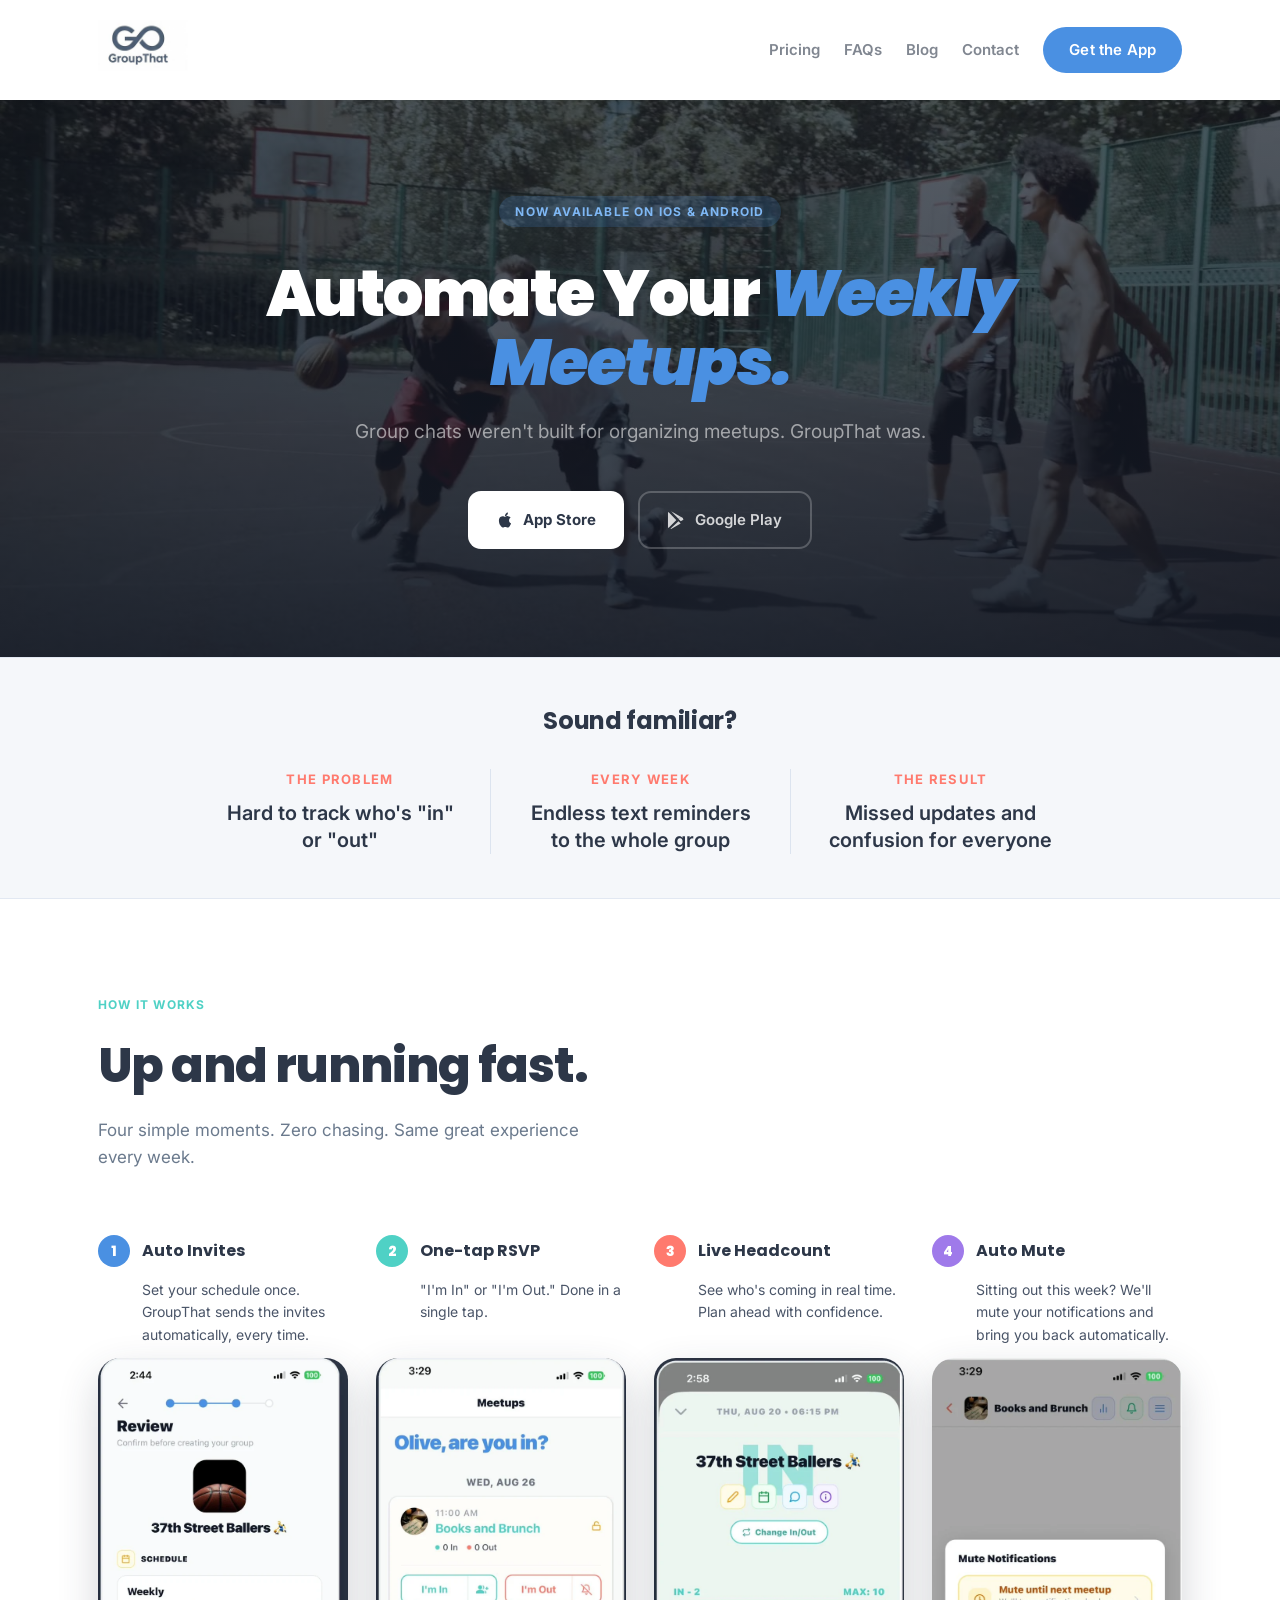
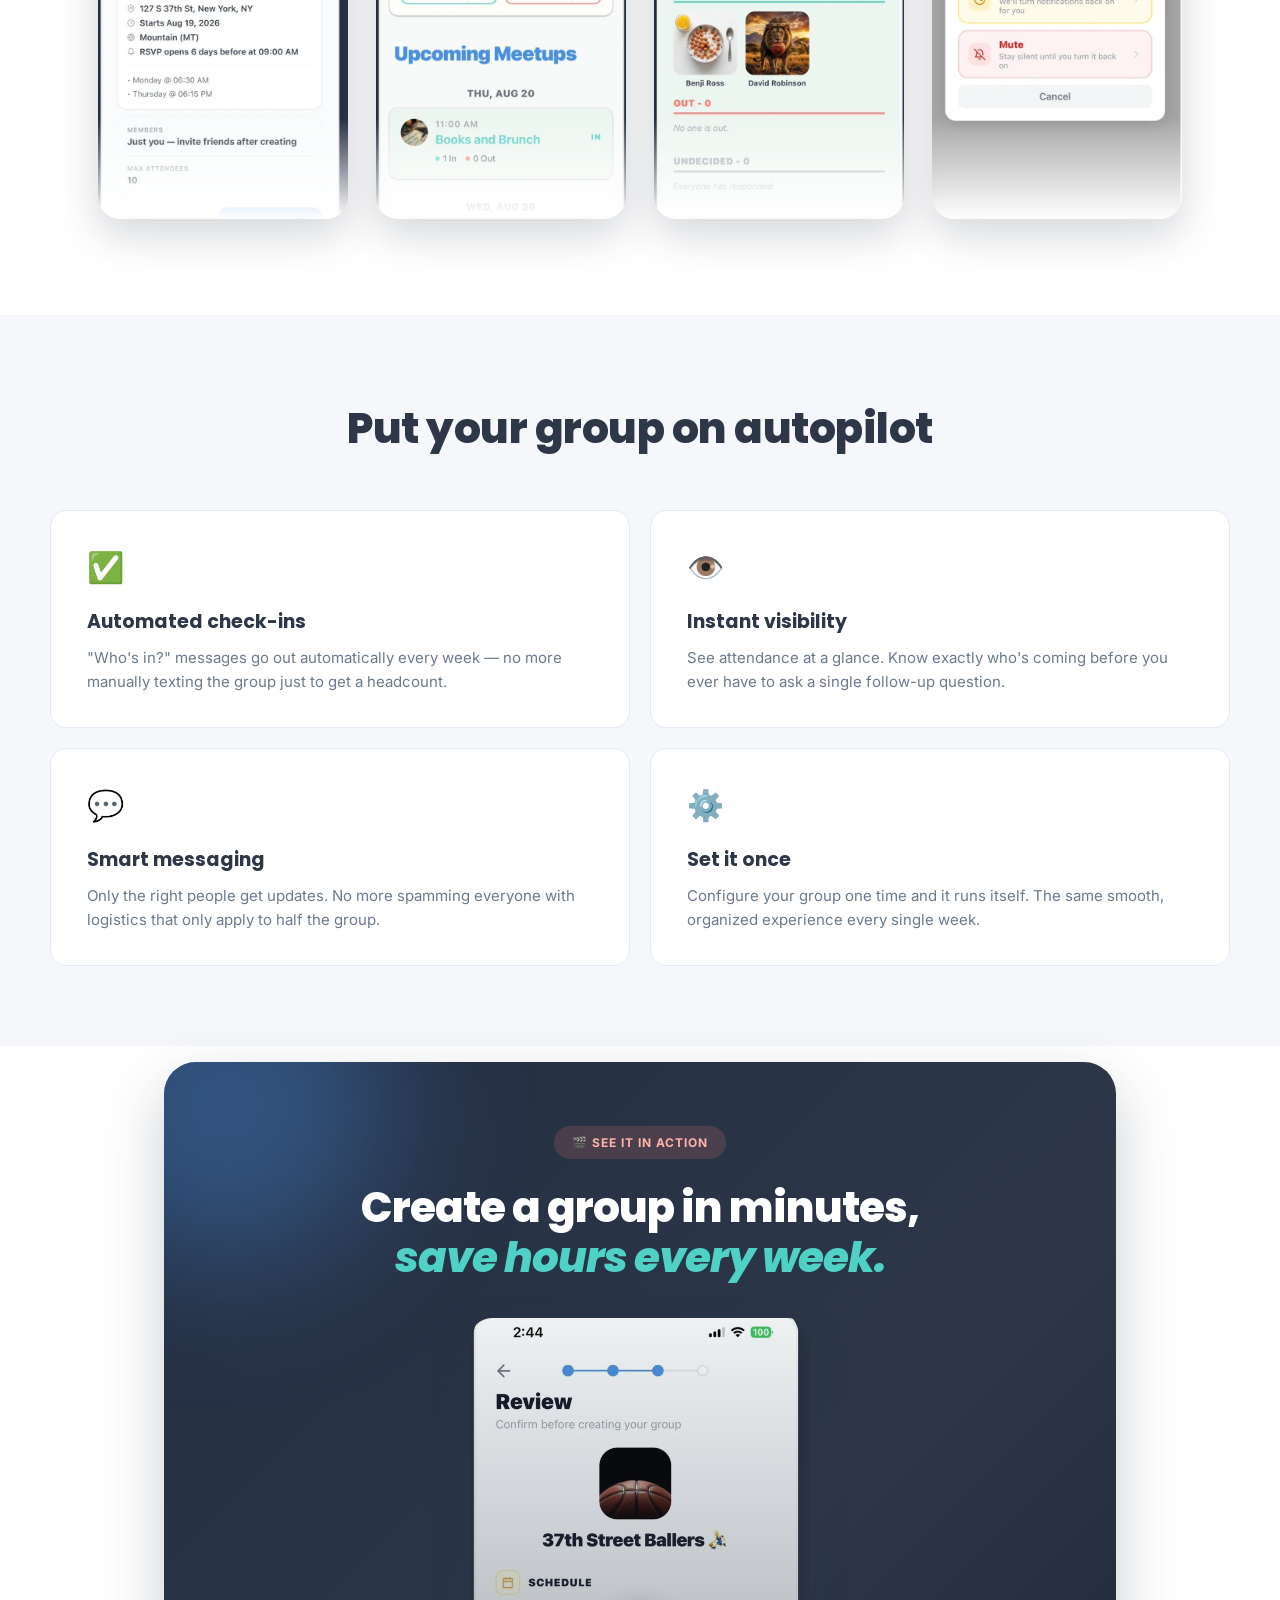
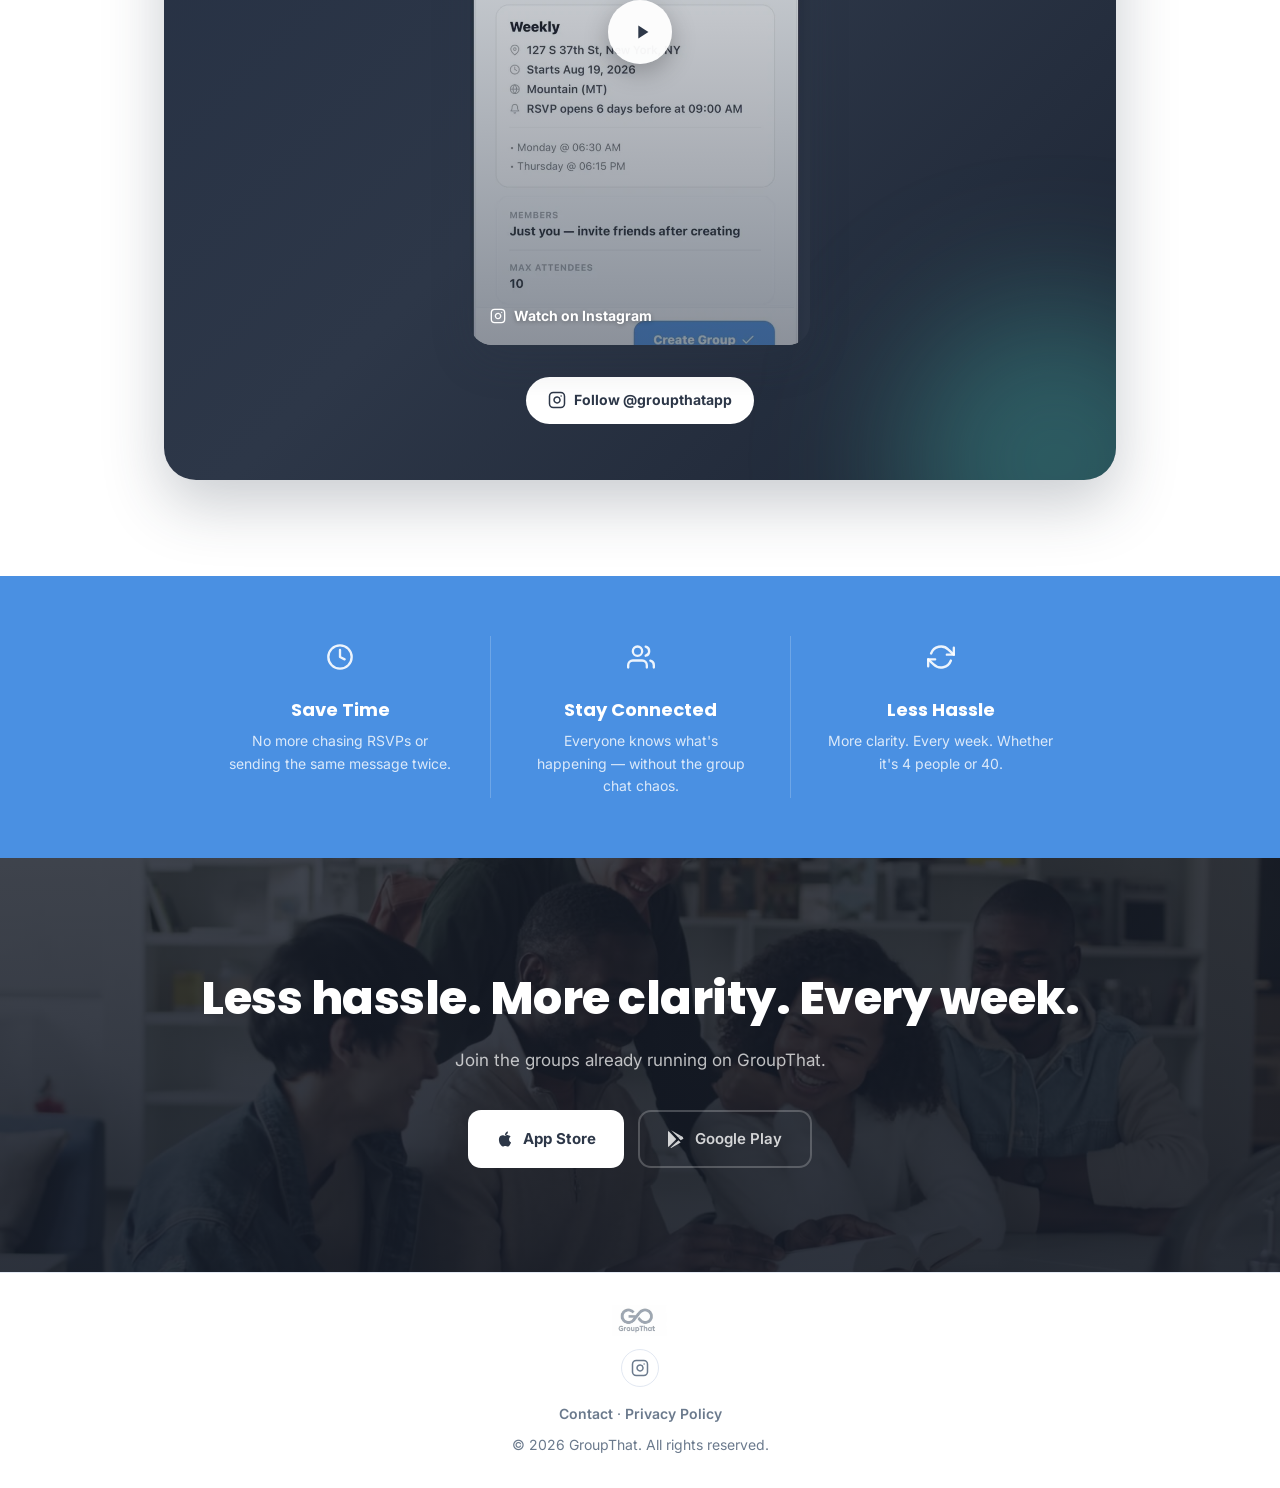
==== index.html @ 7e0c5501 "Add pricing page with Free vs. Premium comparison table Implements the dark-Premium-column compariso" ====
<!DOCTYPE html>
<html lang="en">
<head>
  <meta charset="UTF-8">
  <link rel="icon" type="image/png" href="[data-uri]">
  <meta name="viewport" content="width=device-width, initial-scale=1.0">
  <title>GroupThat — Stop Chasing People</title>

  <!-- SEO -->
  <meta name="description" content="Group chats weren't built for organizing meetups. GroupThat was. Automatic invites, RSVPs, and reminders every week — stop chasing people to get a headcount.">
  <link rel="canonical" href="https://groupthatapp.com/">
  <meta name="theme-color" content="#2D3748">

  <!-- Open Graph -->
  <meta property="og:type" content="website">
  <meta property="og:site_name" content="GroupThat">
  <meta property="og:title" content="GroupThat — Stop Chasing People">
  <meta property="og:description" content="Group chats weren't built for organizing meetups. GroupThat was. Automatic invites, RSVPs, and reminders — every week.">
  <meta property="og:url" content="https://groupthatapp.com/">
  <meta property="og:image" content="https://groupthatapp.com/assets/og-image.jpg">
  <meta property="og:image:width" content="1200">
  <meta property="og:image:height" content="630">
  <meta property="og:image:alt" content="GroupThat — Stop Chasing People. GroupThat Handles It.">

  <!-- Twitter -->
  <meta name="twitter:card" content="summary_large_image">
  <meta name="twitter:title" content="GroupThat — Stop Chasing People">
  <meta name="twitter:description" content="Group chats weren't built for organizing meetups. GroupThat was.">
  <meta name="twitter:image" content="https://groupthatapp.com/assets/og-image.jpg">
  <meta name="twitter:image:alt" content="GroupThat — Stop Chasing People. GroupThat Handles It.">

  <style>
    @import url('https://fonts.googleapis.com/css2?family=Inter:wght@400;500;600;700;800;900&family=Poppins:wght@400;500;600;700;800;900&display=swap');

    *, *::before, *::after { box-sizing: border-box; margin: 0; padding: 0; }

    :root {
      --blue:    #4A90E2;
      --mint:    #4FD1C5;
      --coral:   #FF7A6E;
      --gray-lt: #F5F7FA;
      --charcoal:#2D3748;
      --white:   #ffffff;
      --gray-mid:#6B7A8D;
      --radius:  16px;
    }

    body {
      font-family: 'Inter', -apple-system, BlinkMacSystemFont, sans-serif;
      background: var(--white);
      color: var(--charcoal);
      line-height: 1.6;
    }

    /* ── NAV ── */
    nav {
      display: flex;
      align-items: center;
      justify-content: space-between;
      padding: 20px 48px;
      max-width: 1180px;
      margin: 0 auto;
    }
    nav img { height: 52px; }
    .nav-cta {
      background: var(--blue);
      color: var(--white);
      padding: 11px 26px;
      border-radius: 50px;
      font-family: 'Inter', sans-serif;
      font-size: 15px;
      font-weight: 600;
      text-decoration: none;
      letter-spacing: 0.01em;
      transition: background 0.2s, transform 0.15s;
      white-space: nowrap;
      flex-shrink: 0;
    }
    .nav-cta:hover { background: var(--charcoal); transform: translateY(-1px); }
    nav { position: relative; }
    .nav-links { display: flex; align-items: center; gap: 24px; }
    .nav-toggle { display: none; flex-direction: column; justify-content: center; gap: 5px; width: 42px; height: 42px; padding: 9px; background: none; border: 0; cursor: pointer; flex-shrink: 0; }
    .nav-toggle span { display: block; width: 100%; height: 2px; background: var(--charcoal); border-radius: 2px; transition: transform 0.2s, opacity 0.2s; }
    .nav-toggle.open span:nth-child(1) { transform: translateY(7px) rotate(45deg); }
    .nav-toggle.open span:nth-child(2) { opacity: 0; }
    .nav-toggle.open span:nth-child(3) { transform: translateY(-7px) rotate(-45deg); }

    /* ── VIDEO BACKGROUNDS ── */
    .bg-video {
      position: absolute;
      inset: 0;
      width: 100%;
      height: 100%;
      object-fit: cover;
      z-index: -2;
      pointer-events: none;
    }
    .bg-scrim {
      position: absolute;
      inset: 0;
      z-index: -1;
      pointer-events: none;
    }
    /* Fall back to the poster still when motion is reduced */
    @media (prefers-reduced-motion: reduce) {
      .bg-video { display: none; }
    }

    /* ── HERO ── */
    .hero {
      position: relative;
      overflow: hidden;
      isolation: isolate;
      background: var(--charcoal) url('assets/video/pickup-basketball.jpg') center/cover no-repeat;
      color: var(--white);
      padding: 96px 48px 108px;
      text-align: center;
    }
    .hero .bg-scrim {
      background: linear-gradient(180deg, rgba(20,26,38,0.70) 0%, rgba(20,26,38,0.78) 55%, rgba(20,26,38,0.92) 100%);
    }
    .hero-pill {
      display: inline-block;
      background: rgba(74,144,226,0.18);
      color: #7fb8f5;
      font-size: 12px;
      font-weight: 700;
      letter-spacing: 0.1em;
      text-transform: uppercase;
      padding: 6px 16px;
      border-radius: 50px;
      margin-bottom: 32px;
    }
    .hero h1 {
      font-family: 'Poppins', sans-serif;
      font-size: clamp(36px, 5.5vw, 64px);
      font-weight: 900;
      line-height: 1.08;
      letter-spacing: -1.5px;
      max-width: 920px;
      margin: 0 auto 8px;
    }
    .hero h1 .l2 {
      color: var(--blue);
      font-style: italic;
      display: inline;
    }
    .hero-sub {
      font-family: 'Inter', sans-serif;
      font-size: 19px;
      color: rgba(255,255,255,0.55);
      max-width: 640px;
      margin: 20px auto 44px;
    }
    .btn-row {
      display: flex;
      gap: 14px;
      justify-content: center;
      flex-wrap: wrap;
    }
    .btn-white {
      display: inline-flex;
      align-items: center;
      gap: 9px;
      background: var(--white);
      color: var(--charcoal);
      padding: 15px 28px;
      border-radius: 13px;
      font-family: 'Inter', sans-serif;
      font-size: 15px;
      font-weight: 700;
      text-decoration: none;
      transition: transform 0.15s, box-shadow 0.15s;
    }
    .btn-white:hover { transform: translateY(-2px); box-shadow: 0 10px 28px rgba(0,0,0,0.3); }
    .btn-ghost {
      display: inline-flex;
      align-items: center;
      gap: 9px;
      background: transparent;
      color: rgba(255,255,255,0.8);
      border: 2px solid rgba(255,255,255,0.22);
      padding: 15px 28px;
      border-radius: 13px;
      font-family: 'Inter', sans-serif;
      font-size: 15px;
      font-weight: 600;
      text-decoration: none;
      transition: border-color 0.15s, transform 0.15s;
    }
    .btn-ghost:hover { border-color: rgba(255,255,255,0.65); transform: translateY(-2px); }

    /* ── PROBLEM STRIP ── */
    .problem {
      background: var(--gray-lt);
      border-top: 1px solid #e2e8f2;
      border-bottom: 1px solid #e2e8f2;
      padding: 44px 48px;
    }
    .problem-inner {
      max-width: 900px;
      margin: 0 auto;
      display: grid;
      grid-template-columns: repeat(3, 1fr);
    }
    .problem-title {
      font-family: 'Poppins', sans-serif;
      font-size: clamp(18px, 2.2vw, 24px);
      font-weight: 700;
      letter-spacing: -0.3px;
      text-align: center;
      color: var(--charcoal);
      max-width: 900px;
      margin: 0 auto 28px;
    }
    .prob-item { padding: 0 36px; text-align: center; }
    .prob-item + .prob-item { border-left: 1px solid #dce4ef; }
    .prob-label {
      font-size: 13px;
      font-weight: 700;
      letter-spacing: 0.1em;
      text-transform: uppercase;
      color: var(--coral);
      margin-bottom: 10px;
    }
    .prob-text { font-size: 20px; font-weight: 600; color: var(--charcoal); line-height: 1.35; }

    /* ── APP SCREENS ── */
    .screens-section {
      max-width: 1180px;
      margin: 0 auto;
      padding: 96px 48px;
    }
    .section-eyebrow {
      font-family: 'Inter', sans-serif;
      font-size: 12px;
      font-weight: 700;
      letter-spacing: 0.1em;
      text-transform: uppercase;
      color: var(--mint);
      margin-bottom: 14px;
    }
    .screens-section h2 {
      font-family: 'Poppins', sans-serif;
      font-size: clamp(28px, 4vw, 48px);
      font-weight: 800;
      letter-spacing: -1px;
      margin-bottom: 12px;
      color: var(--charcoal);
    }
    .screens-intro {
      font-size: 17px;
      color: var(--gray-mid);
      margin-bottom: 64px;
      max-width: 500px;
    }
    .screens-grid {
      display: grid;
      grid-template-columns: repeat(4, 1fr);
      gap: 28px;
      align-items: start;
    }
    .screens-grid {
      display: grid;
      grid-template-columns: repeat(4, 1fr);
      gap: 28px;
      align-items: start;
    }
    .screen-col {
      display: grid;
      grid-template-rows: subgrid;
      grid-row: span 3;
      gap: 0;
      row-gap: 12px;
    }
    /* Fallback for browsers without subgrid */
    @supports not (grid-template-rows: subgrid) {
      .screen-col { display: flex; flex-direction: column; gap: 12px; }
      .screen-desc { min-height: 52px; }
    }
    .screen-label { display: flex; align-items: center; gap: 12px; align-self: start; }
    .screen-desc {
      font-size: 14px;
      color: #4A5568;
      line-height: 1.6;
      padding-left: 44px;
      align-self: start;
    }
    .phone-wrap {
      align-self: start;
      border-radius: 22px;
      overflow: hidden;
      box-shadow: 0 16px 40px rgba(45,55,72,0.2);
      aspect-ratio: 640 / 1180;
    }
    .screen-num {
      width: 32px; height: 32px;
      border-radius: 50%;
      display: flex; align-items: center; justify-content: center;
      font-family: 'Poppins', sans-serif;
      font-size: 14px; font-weight: 800;
      color: var(--white);
      flex-shrink: 0;
    }
    .screen-title {
      font-family: 'Poppins', sans-serif;
      font-size: 16px;
      font-weight: 700;
      color: var(--charcoal);
    }
    /* Phone SVG wrapper */
    .phone-wrap img {
      width: 100%; height: 100%; display: block;
      object-fit: cover; object-position: top center;
      -webkit-mask-image: linear-gradient(to bottom, black 78%, transparent 100%);
      mask-image: linear-gradient(to bottom, black 78%, transparent 100%);
    }

    /* ── WATCH ── */
    .watch-section {
      max-width: 1000px;
      margin: 16px auto 96px;
      padding: 0 24px;
    }
    .watch-card {
      position: relative;
      isolation: isolate;
      overflow: hidden;
      background: linear-gradient(135deg, #232e42 0%, #2D3748 55%, #1c2433 100%);
      border-radius: 32px;
      padding: 64px 32px 56px;
      text-align: center;
      box-shadow: 0 24px 60px rgba(45,55,72,0.25);
    }
    .watch-card::before, .watch-card::after {
      content: '';
      position: absolute;
      width: 320px; height: 320px;
      border-radius: 50%;
      filter: blur(70px);
      z-index: -1;
    }
    .watch-card::before { background: rgba(74,144,226,0.4); top: -120px; left: -100px; }
    .watch-card::after { background: rgba(79,209,197,0.32); bottom: -140px; right: -100px; }
    .watch-pill {
      display: inline-block;
      background: rgba(255,122,110,0.16);
      color: #ffb3aa;
      font-size: 12px;
      font-weight: 700;
      letter-spacing: 0.08em;
      text-transform: uppercase;
      padding: 7px 18px;
      border-radius: 50px;
      margin-bottom: 24px;
    }
    .watch-card h2 {
      font-family: 'Poppins', sans-serif;
      font-size: clamp(26px, 3.8vw, 42px);
      font-weight: 800;
      line-height: 1.18;
      letter-spacing: -1px;
      margin-bottom: 36px;
      color: var(--white);
    }
    .watch-card h2 .l2 { color: var(--mint); font-style: italic; }
    .watch-embed { max-width: 340px; margin: 0 auto; }
    /* Poster card linking out to the reel — kept as a plain link rather than
       Instagram's inline embed widget, which doesn't render reliably on mobile. */
    .watch-poster {
      position: relative;
      display: block;
      aspect-ratio: 640 / 1180;
      border-radius: 22px;
      overflow: hidden;
      box-shadow: 0 16px 40px rgba(45,55,72,0.2);
      background: #2D3748 url('assets/screens/auto-invites.webp') center/cover no-repeat;
    }
    .watch-poster::after {
      content: '';
      position: absolute; inset: 0;
      background: linear-gradient(to bottom, rgba(45,55,72,0.05) 0%, rgba(45,55,72,0.55) 100%);
    }
    .watch-play {
      position: absolute; top: 50%; left: 50%;
      transform: translate(-50%, -50%);
      width: 64px; height: 64px;
      border-radius: 50%;
      background: rgba(255,255,255,0.95);
      display: flex; align-items: center; justify-content: center;
      box-shadow: 0 8px 24px rgba(0,0,0,0.25);
      z-index: 1;
      transition: transform 0.2s;
    }
    .watch-poster:hover .watch-play { transform: translate(-50%, -50%) scale(1.08); }
    .watch-play svg { margin-left: 4px; }
    .watch-poster-label {
      position: absolute; left: 20px; right: 20px; bottom: 18px;
      z-index: 1;
      display: flex; align-items: center; gap: 8px;
      color: var(--white);
      font-size: 14px; font-weight: 700;
      text-shadow: 0 1px 4px rgba(0,0,0,0.3);
    }
    .watch-follow {
      display: inline-flex; align-items: center; gap: 8px;
      margin-top: 32px;
      background: var(--white);
      color: var(--charcoal);
      font-size: 14px; font-weight: 700;
      padding: 12px 22px;
      border-radius: 50px;
      text-decoration: none;
      transition: transform 0.15s, box-shadow 0.15s;
    }
    .watch-follow svg { flex-shrink: 0; }
    .watch-follow:hover { transform: translateY(-2px); box-shadow: 0 8px 24px rgba(0,0,0,0.25); }

    /* ── SOCIAL (footer) ── */
    .footer-social {
      display: inline-flex; align-items: center; justify-content: center;
      width: 38px; height: 38px;
      border-radius: 50%;
      border: 1.5px solid #e2e8f2;
      color: var(--gray-mid);
      margin: 0 auto 16px;
      transition: color 0.15s, border-color 0.15s, transform 0.15s;
    }
    .footer-social:hover { color: var(--blue); border-color: var(--blue); transform: translateY(-2px); }

    /* ── FEATURES ── */
    .features {
      background: var(--gray-lt);
      padding: 80px 48px;
    }
    .features-inner {
      max-width: 1180px;
      margin: 0 auto;
    }
    .features-inner h2 {
      font-family: 'Poppins', sans-serif;
      font-size: clamp(28px, 3.5vw, 42px);
      font-weight: 800;
      letter-spacing: -0.5px;
      margin-bottom: 48px;
      text-align: center;
    }
    .feat-grid {
      display: grid;
      grid-template-columns: repeat(2, 1fr);
      gap: 20px;
    }
    .feat-card {
      background: var(--white);
      border: 1px solid #e2eaf5;
      border-radius: var(--radius);
      padding: 32px 36px;
      transition: transform 0.2s, box-shadow 0.2s;
    }
    .feat-card:hover { transform: translateY(-4px); box-shadow: 0 14px 36px rgba(74,144,226,0.10); }
    .feat-icon { font-size: 30px; margin-bottom: 16px; }
    .feat-card h3 {
      font-family: 'Poppins', sans-serif;
      font-size: 19px; font-weight: 700;
      margin-bottom: 8px;
    }
    .feat-card p { font-size: 15px; color: var(--gray-mid); line-height: 1.65; }

    /* ── BENEFITS ── */
    .benefits {
      background: var(--blue);
      padding: 60px 48px;
    }
    .benefits-inner {
      max-width: 900px;
      margin: 0 auto;
      display: grid;
      grid-template-columns: repeat(3, 1fr);
      text-align: center;
      color: var(--white);
    }
    .ben-item { padding: 0 36px; }
    .ben-item + .ben-item { border-left: 1px solid rgba(255,255,255,0.2); }
    .ben-icon { font-size: 30px; margin-bottom: 12px; }
    .ben-item h3 {
      font-family: 'Poppins', sans-serif;
      font-size: 18px; font-weight: 700;
      margin-bottom: 6px;
    }
    .ben-item p { font-size: 14px; opacity: 0.8; }

    /* ── CTA ── */
    .cta-section {
      position: relative;
      overflow: hidden;
      isolation: isolate;
      background: var(--charcoal) url('assets/video/friends-table.jpg') center/cover no-repeat;
      color: var(--white);
      padding: 104px 48px;
      text-align: center;
    }
    .cta-section .bg-scrim {
      background: linear-gradient(180deg, rgba(20,26,38,0.80) 0%, rgba(20,26,38,0.88) 100%);
    }
    .cta-section h2 {
      font-family: 'Poppins', sans-serif;
      font-size: clamp(26px, 4vw, 46px);
      font-weight: 800;
      letter-spacing: -0.5px;
      margin-bottom: 12px;
    }
    .cta-section p { font-size: 17px; color: rgba(255,255,255,0.72); margin-bottom: 36px; }
    .btn-dark {
      display: inline-flex; align-items: center; gap: 9px;
      background: var(--charcoal); color: var(--white);
      padding: 15px 28px; border-radius: 13px;
      font-family: 'Inter', sans-serif;
      font-size: 15px; font-weight: 700;
      text-decoration: none;
      transition: background 0.2s, transform 0.15s;
    }
    .btn-dark:hover { background: #1a2333; transform: translateY(-2px); }
    .btn-outline-dark {
      display: inline-flex; align-items: center; gap: 9px;
      background: var(--white); color: var(--charcoal);
      border: 2px solid #d1dae8;
      padding: 15px 28px; border-radius: 13px;
      font-family: 'Inter', sans-serif;
      font-size: 15px; font-weight: 600;
      text-decoration: none;
      transition: border-color 0.2s, transform 0.15s;
    }
    .btn-outline-dark:hover { border-color: var(--blue); transform: translateY(-2px); }

    /* ── FOOTER ── */
    footer {
      border-top: 1px solid #e2e8f2;
      padding: 32px 48px;
      text-align: center;
      color: var(--gray-mid);
      font-size: 14px;
    }
    footer img { height: 32px; margin: 0 auto 12px; display: block; opacity: 0.55; }
    .footer-links { margin-bottom: 8px; }
    .footer-links a { color: var(--gray-mid); font-weight: 600; text-decoration: none; transition: color 0.15s; }
    .footer-links a:hover { color: var(--blue); }

    /* ── MOBILE ── */
    @media (max-width: 900px) {
      nav { padding: 16px 24px; }
      nav img { height: 42px; }
      .nav-right { gap: 12px; }
      .nav-toggle { display: flex; }
      .nav-links {
        position: absolute; top: calc(100% + 10px); right: 20px;
        flex-direction: column; align-items: stretch; gap: 2px;
        background: var(--white); border-radius: 14px;
        box-shadow: 0 12px 32px rgba(0,0,0,0.14);
        padding: 8px; min-width: 180px; display: none; z-index: 200;
      }
      .nav-links.open { display: flex; }
      .nav-link { opacity: 1; padding: 12px 16px; border-radius: 8px; }
      .nav-link:hover { opacity: 1; background: rgba(0,0,0,0.05); }
      .hero { padding: 72px 24px 84px; }
      .problem { padding: 36px 24px; }
      .problem-inner { grid-template-columns: 1fr; gap: 28px; }
      .prob-item + .prob-item { border-left: none; border-top: 1px solid #dce4ef; padding-top: 28px; }
      .prob-item { padding: 0; }
      .screens-section { padding: 64px 24px; }
      .watch-section { margin: 8px auto 64px; padding: 0 16px; }
      .watch-card { padding: 48px 24px 44px; border-radius: 24px; }
      .screens-grid { grid-template-columns: repeat(2, 1fr); gap: 40px 24px; }
      .features { padding: 64px 24px; }
      .feat-grid { grid-template-columns: 1fr; }
      .benefits { padding: 48px 24px; }
      .benefits-inner { grid-template-columns: 1fr; gap: 36px; }
      .ben-item + .ben-item { border-left: none; border-top: 1px solid rgba(255,255,255,0.2); padding-top: 36px; }
      .ben-item { padding: 0; }
      .cta-section { padding: 64px 24px; }
      footer { padding: 28px 24px; }
    }
    @media (max-width: 560px) {
      .screens-grid { grid-template-columns: 1fr; }
    }

    .nav-right { display: flex; align-items: center; gap: 24px; }
    .nav-link { font-family: 'Inter', sans-serif; font-size: 15px; font-weight: 600; color: var(--charcoal); text-decoration: none; opacity: 0.6; transition: opacity 0.15s; white-space: nowrap; flex-shrink: 0; }
    .nav-link:hover { opacity: 1; }
    @media (prefers-reduced-motion: reduce) { * { transition: none !important; } }
  </style>
</head>
<body>

<!-- NAV -->
<nav>
  <a href="index.html"><img src="[data-uri]" alt="GroupThat"></a>
  <div class="nav-right">
    <div class="nav-links" id="navMenu">
    <a href="pricing.html" class="nav-link">Pricing</a>
    <a href="faq.html" class="nav-link">FAQs</a>
    <a href="blog/index.html" class="nav-link">Blog</a>
    <a href="contact.html" class="nav-link">Contact</a>
    </div>
    <a href="https://apps.apple.com/us/app/groupthat/id6756112941" class="nav-cta">Get the App</a>
    <button class="nav-toggle" aria-label="Menu" aria-expanded="false" aria-controls="navMenu">
      <span></span><span></span><span></span>
    </button>
  </div>
</nav>

<!-- HERO -->
<section class="hero">
  <video class="bg-video" autoplay muted loop playsinline preload="auto"
         poster="assets/video/pickup-basketball.jpg" aria-hidden="true">
    <source src="assets/video/pickup-basketball.mp4" type="video/mp4">
  </video>
  <div class="bg-scrim"></div>
  <div class="hero-pill">Now available on iOS &amp; Android</div>
  <h1>Automate Your <span class="l2">Weekly Meetups.</span></h1>
  <p class="hero-sub">Group chats weren't built for organizing meetups. GroupThat was.</p>
  <div class="btn-row" id="download">
    <a href="https://apps.apple.com/us/app/groupthat/id6756112941" class="btn-white">
      <svg width="18" height="18" viewBox="0 0 24 24" fill="currentColor"><path d="M18.71 19.5c-.83 1.24-1.71 2.45-3.05 2.47-1.34.03-1.77-.79-3.29-.79-1.53 0-2 .77-3.27.82-1.31.05-2.3-1.32-3.14-2.53C4.25 17 2.94 12.45 4.7 9.39c.87-1.52 2.43-2.48 4.12-2.51 1.28-.02 2.5.87 3.29.87.78 0 2.26-1.07 3.8-.91.65.03 2.47.26 3.64 1.98-.09.06-2.17 1.28-2.15 3.81.03 3.02 2.65 4.03 2.68 4.04-.03.07-.42 1.44-1.38 2.83M13 3.5c.73-.83 1.94-1.46 2.94-1.5.13 1.17-.34 2.35-1.04 3.19-.69.85-1.83 1.51-2.95 1.42-.15-1.15.41-2.35 1.05-3.11z"/></svg>
      App Store
    </a>
    <a href="https://play.google.com/store/apps/details?id=com.dallinhull.groupthat&pli=1" class="btn-ghost">
      <svg width="18" height="18" viewBox="0 0 24 24" fill="currentColor"><path d="M3.18 23.76c.3.17.64.24.99.2l12.71-7.34-2.89-2.89L3.18 23.76zM.47 1.31C.17 1.63 0 2.12 0 2.74v18.51c0 .62.17 1.11.48 1.43l.08.07 10.37-10.37v-.24L.55 1.24l-.08.07zm19.44 7.97L17 7.65 14.07 10.6l2.93 2.93 2.93-1.64c.83-.47.83-1.24-.02-1.61zM4.17.24L16.88 7.58l-2.89 2.89L4.17.24z"/></svg>
      Google Play
    </a>
  </div>
</section>

<!-- PROBLEM STRIP -->
<div class="problem">
  <h2 class="problem-title">Sound familiar?</h2>
  <div class="problem-inner">
    <div class="prob-item">
      <div class="prob-label">The Problem</div>
      <div class="prob-text">Hard to track who's "in" or "out"</div>
    </div>
    <div class="prob-item">
      <div class="prob-label">Every Week</div>
      <div class="prob-text">Endless text reminders to the whole group</div>
    </div>
    <div class="prob-item">
      <div class="prob-label">The Result</div>
      <div class="prob-text">Missed updates and confusion for everyone</div>
    </div>
  </div>
</div>

<!-- APP SCREENS -->
<section class="screens-section">
  <div class="section-eyebrow">How it works</div>
  <h2>Up and running fast.</h2>
  <p class="screens-intro">Four simple moments. Zero chasing. Same great experience every week.</p>

  <div class="screens-grid">

    <!-- Screen 1: Auto Invites -->
    <div class="screen-col">
      <div class="screen-label">
        <div class="screen-num" style="background:#4A90E2;">1</div>
        <div class="screen-title">Auto Invites</div>
      </div>
      <p class="screen-desc">Set your schedule once. GroupThat sends the invites automatically, every time.</p>
      <div class="phone-wrap">
        <img src="assets/screens/auto-invites.webp" alt="GroupThat schedule review screen showing a weekly recurring meetup with automatic invites" loading="lazy" width="640" height="1180">
      </div>
    </div>

    <!-- Screen 2: One-tap RSVP -->
    <div class="screen-col">
      <div class="screen-label">
        <div class="screen-num" style="background:#4FD1C5;">2</div>
        <div class="screen-title">One-tap RSVP</div>
      </div>
      <p class="screen-desc">"I'm In" or "I'm Out." Done in a single tap.</p>
      <div class="phone-wrap">
        <img src="assets/screens/one-tap-rsvp.webp" alt="GroupThat meetup screen with I'm In and I'm Out RSVP buttons" loading="lazy" width="640" height="1180">
      </div>
    </div>

    <!-- Screen 3: Live Headcount -->
    <div class="screen-col">
      <div class="screen-label">
        <div class="screen-num" style="background:#FF7A6E;">3</div>
        <div class="screen-title">Live Headcount</div>
      </div>
      <p class="screen-desc">See who's coming in real time. Plan ahead with confidence.</p>
      <div class="phone-wrap">
        <img src="assets/screens/live-headcount.webp" alt="GroupThat live headcount screen showing who is in, out, and undecided" loading="lazy" width="640" height="1180">
      </div>
    </div>

    <!-- Screen 4: Auto Mute -->
    <div class="screen-col">
      <div class="screen-label">
        <div class="screen-num" style="background:#9F7AEA;">4</div>
        <div class="screen-title">Auto Mute</div>
      </div>
      <p class="screen-desc">Sitting out this week? We'll mute your notifications and bring you back automatically.</p>
      <div class="phone-wrap">
        <img src="assets/screens/auto-mute.webp" alt="GroupThat mute notifications screen with options to mute until the next meetup" loading="lazy" width="640" height="1180">
      </div>
    </div>

  </div>
</section>

<!-- FEATURES -->
<section class="features">
  <div class="features-inner">
    <h2>Put your group on autopilot</h2>
    <div class="feat-grid">
      <div class="feat-card">
        <div class="feat-icon">✅</div>
        <h3>Automated check-ins</h3>
        <p>"Who's in?" messages go out automatically every week — no more manually texting the group just to get a headcount.</p>
      </div>
      <div class="feat-card">
        <div class="feat-icon">👁️</div>
        <h3>Instant visibility</h3>
        <p>See attendance at a glance. Know exactly who's coming before you ever have to ask a single follow-up question.</p>
      </div>
      <div class="feat-card">
        <div class="feat-icon">💬</div>
        <h3>Smart messaging</h3>
        <p>Only the right people get updates. No more spamming everyone with logistics that only apply to half the group.</p>
      </div>
      <div class="feat-card">
        <div class="feat-icon">⚙️</div>
        <h3>Set it once</h3>
        <p>Configure your group one time and it runs itself. The same smooth, organized experience every single week.</p>
      </div>
    </div>
  </div>
</section>

<!-- WATCH -->
<section class="watch-section">
  <div class="watch-card">
    <div class="watch-pill">🎬 See It In Action</div>
    <h2>Create a group in minutes,<br><span class="l2">save hours every week.</span></h2>
    <div class="watch-embed">
      <a class="watch-poster" href="https://www.instagram.com/reel/Dc4hfq2umHG/" target="_blank" rel="noopener" aria-label='Watch "Creating a Group" on Instagram'>
        <span class="watch-play"><svg width="22" height="22" viewBox="0 0 24 24" fill="#2D3748"><path d="M8 5v14l11-7z"/></svg></span>
        <span class="watch-poster-label">
          <svg width="16" height="16" viewBox="0 0 24 24" fill="none" stroke="currentColor" stroke-width="2" stroke-linecap="round" stroke-linejoin="round"><rect x="2" y="2" width="20" height="20" rx="5"/><path d="M16 11.37A4 4 0 1 1 12.63 8 4 4 0 0 1 16 11.37z"/><line x1="17.5" y1="6.5" x2="17.51" y2="6.5"/></svg>
          Watch on Instagram
        </span>
      </a>
    </div>
    <a class="watch-follow" href="https://www.instagram.com/groupthatapp" target="_blank" rel="noopener">
      <svg width="18" height="18" viewBox="0 0 24 24" fill="none" stroke="currentColor" stroke-width="2" stroke-linecap="round" stroke-linejoin="round"><rect x="2" y="2" width="20" height="20" rx="5"/><path d="M16 11.37A4 4 0 1 1 12.63 8 4 4 0 0 1 16 11.37z"/><line x1="17.5" y1="6.5" x2="17.51" y2="6.5"/></svg>
      Follow @groupthatapp
    </a>
  </div>
</section>

<!-- BENEFITS -->
<div class="benefits">
  <div class="benefits-inner">
    <div class="ben-item">
      <div class="ben-icon"><svg width="28" height="28" viewBox="0 0 24 24" fill="none" stroke="rgba(255,255,255,0.9)" stroke-width="2" stroke-linecap="round" stroke-linejoin="round"><circle cx="12" cy="12" r="10"/><polyline points="12 6 12 12 16 14"/></svg></div>
      <h3>Save Time</h3>
      <p>No more chasing RSVPs or sending the same message twice.</p>
    </div>
    <div class="ben-item">
      <div class="ben-icon"><svg width="28" height="28" viewBox="0 0 24 24" fill="none" stroke="rgba(255,255,255,0.9)" stroke-width="2" stroke-linecap="round" stroke-linejoin="round"><path d="M17 21v-2a4 4 0 0 0-4-4H5a4 4 0 0 0-4 4v2"/><circle cx="9" cy="7" r="4"/><path d="M23 21v-2a4 4 0 0 0-3-3.87"/><path d="M16 3.13a4 4 0 0 1 0 7.75"/></svg></div>
      <h3>Stay Connected</h3>
      <p>Everyone knows what's happening — without the group chat chaos.</p>
    </div>
    <div class="ben-item">
      <div class="ben-icon"><svg width="28" height="28" viewBox="0 0 24 24" fill="none" stroke="rgba(255,255,255,0.9)" stroke-width="2" stroke-linecap="round" stroke-linejoin="round"><polyline points="23 4 23 10 17 10"/><polyline points="1 20 1 14 7 14"/><path d="M3.51 9a9 9 0 0 1 14.85-3.36L23 10M1 14l4.64 4.36A9 9 0 0 0 20.49 15"/></svg></div>
      <h3>Less Hassle</h3>
      <p>More clarity. Every week. Whether it's 4 people or 40.</p>
    </div>
  </div>
</div>

<!-- CTA -->
<section class="cta-section">
  <video class="bg-video" autoplay muted loop playsinline preload="metadata"
         poster="assets/video/friends-table.jpg" aria-hidden="true">
    <source src="assets/video/friends-table.mp4" type="video/mp4">
  </video>
  <div class="bg-scrim"></div>
  <h2>Less hassle. More clarity. Every week.</h2>
  <p>Join the groups already running on GroupThat.</p>
  <div class="btn-row">
    <a href="https://apps.apple.com/us/app/groupthat/id6756112941" class="btn-white">
      <svg width="18" height="18" viewBox="0 0 24 24" fill="currentColor"><path d="M18.71 19.5c-.83 1.24-1.71 2.45-3.05 2.47-1.34.03-1.77-.79-3.29-.79-1.53 0-2 .77-3.27.82-1.31.05-2.3-1.32-3.14-2.53C4.25 17 2.94 12.45 4.7 9.39c.87-1.52 2.43-2.48 4.12-2.51 1.28-.02 2.5.87 3.29.87.78 0 2.26-1.07 3.8-.91.65.03 2.47.26 3.64 1.98-.09.06-2.17 1.28-2.15 3.81.03 3.02 2.65 4.03 2.68 4.04-.03.07-.42 1.44-1.38 2.83M13 3.5c.73-.83 1.94-1.46 2.94-1.5.13 1.17-.34 2.35-1.04 3.19-.69.85-1.83 1.51-2.95 1.42-.15-1.15.41-2.35 1.05-3.11z"/></svg>
      App Store
    </a>
    <a href="https://play.google.com/store/apps/details?id=com.dallinhull.groupthat&pli=1" class="btn-ghost">
      <svg width="18" height="18" viewBox="0 0 24 24" fill="currentColor"><path d="M3.18 23.76c.3.17.64.24.99.2l12.71-7.34-2.89-2.89L3.18 23.76zM.47 1.31C.17 1.63 0 2.12 0 2.74v18.51c0 .62.17 1.11.48 1.43l.08.07 10.37-10.37v-.24L.55 1.24l-.08.07zm19.44 7.97L17 7.65 14.07 10.6l2.93 2.93 2.93-1.64c.83-.47.83-1.24-.02-1.61zM4.17.24L16.88 7.58l-2.89 2.89L4.17.24z"/></svg>
      Google Play
    </a>
  </div>
</section>

<footer>
  <img src="[data-uri]" alt="GroupThat">
  <a class="footer-social" href="https://www.instagram.com/groupthatapp" target="_blank" rel="noopener" aria-label="GroupThat on Instagram">
    <svg width="18" height="18" viewBox="0 0 24 24" fill="none" stroke="currentColor" stroke-width="2" stroke-linecap="round" stroke-linejoin="round"><rect x="2" y="2" width="20" height="20" rx="5"/><path d="M16 11.37A4 4 0 1 1 12.63 8 4 4 0 0 1 16 11.37z"/><line x1="17.5" y1="6.5" x2="17.51" y2="6.5"/></svg>
  </a>
  <div class="footer-links"><a href="contact.html">Contact</a> &middot; <a href="/privacy-policy/">Privacy Policy</a></div>
  <p>&copy; 2026 GroupThat. All rights reserved.</p>
</footer>

<script>
  document.querySelectorAll('.nav-toggle').forEach(function (btn) {
    var menu = btn.parentElement.querySelector('.nav-links');
    if (!menu) return;
    btn.addEventListener('click', function () {
      var open = menu.classList.toggle('open');
      btn.classList.toggle('open', open);
      btn.setAttribute('aria-expanded', String(open));
    });
    document.addEventListener('click', function (e) {
      if (!btn.parentElement.contains(e.target)) {
        menu.classList.remove('open');
        btn.classList.remove('open');
        btn.setAttribute('aria-expanded', 'false');
      }
    });
  });
</script>
</body>
</html>
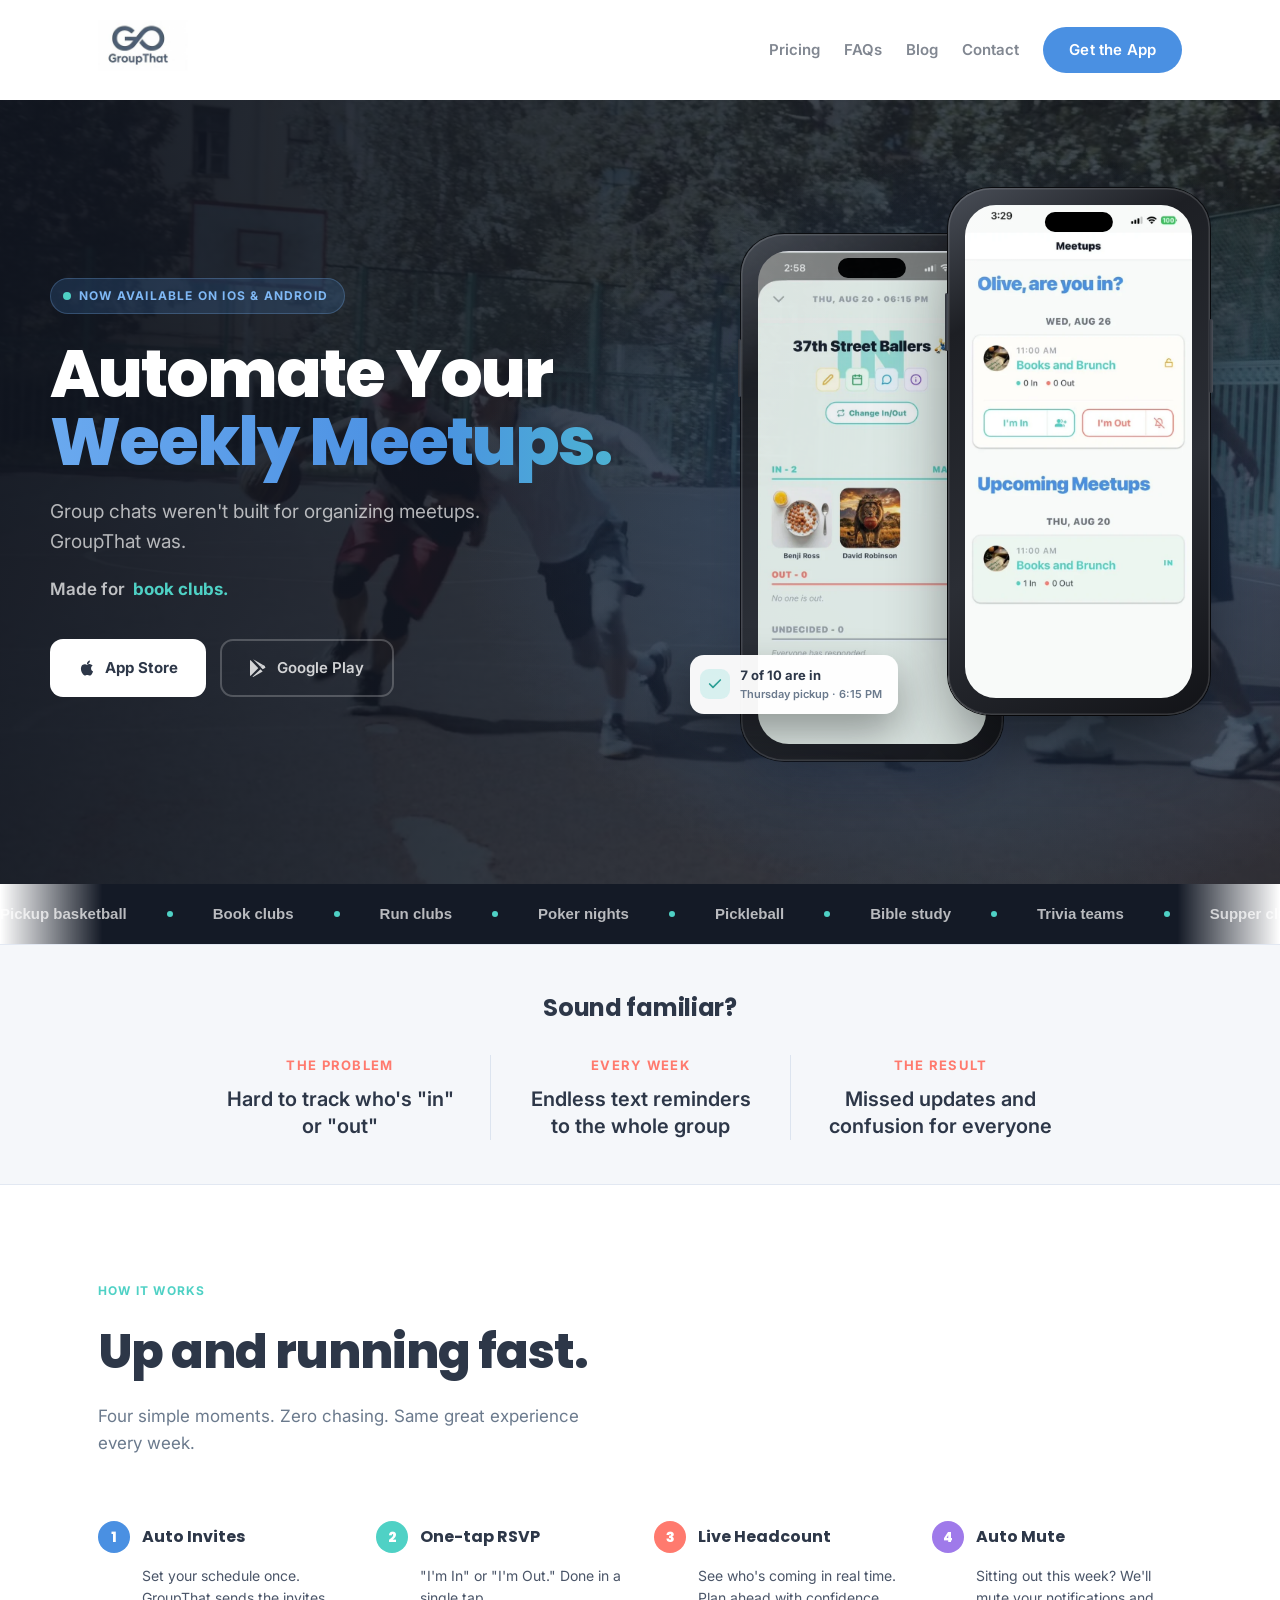
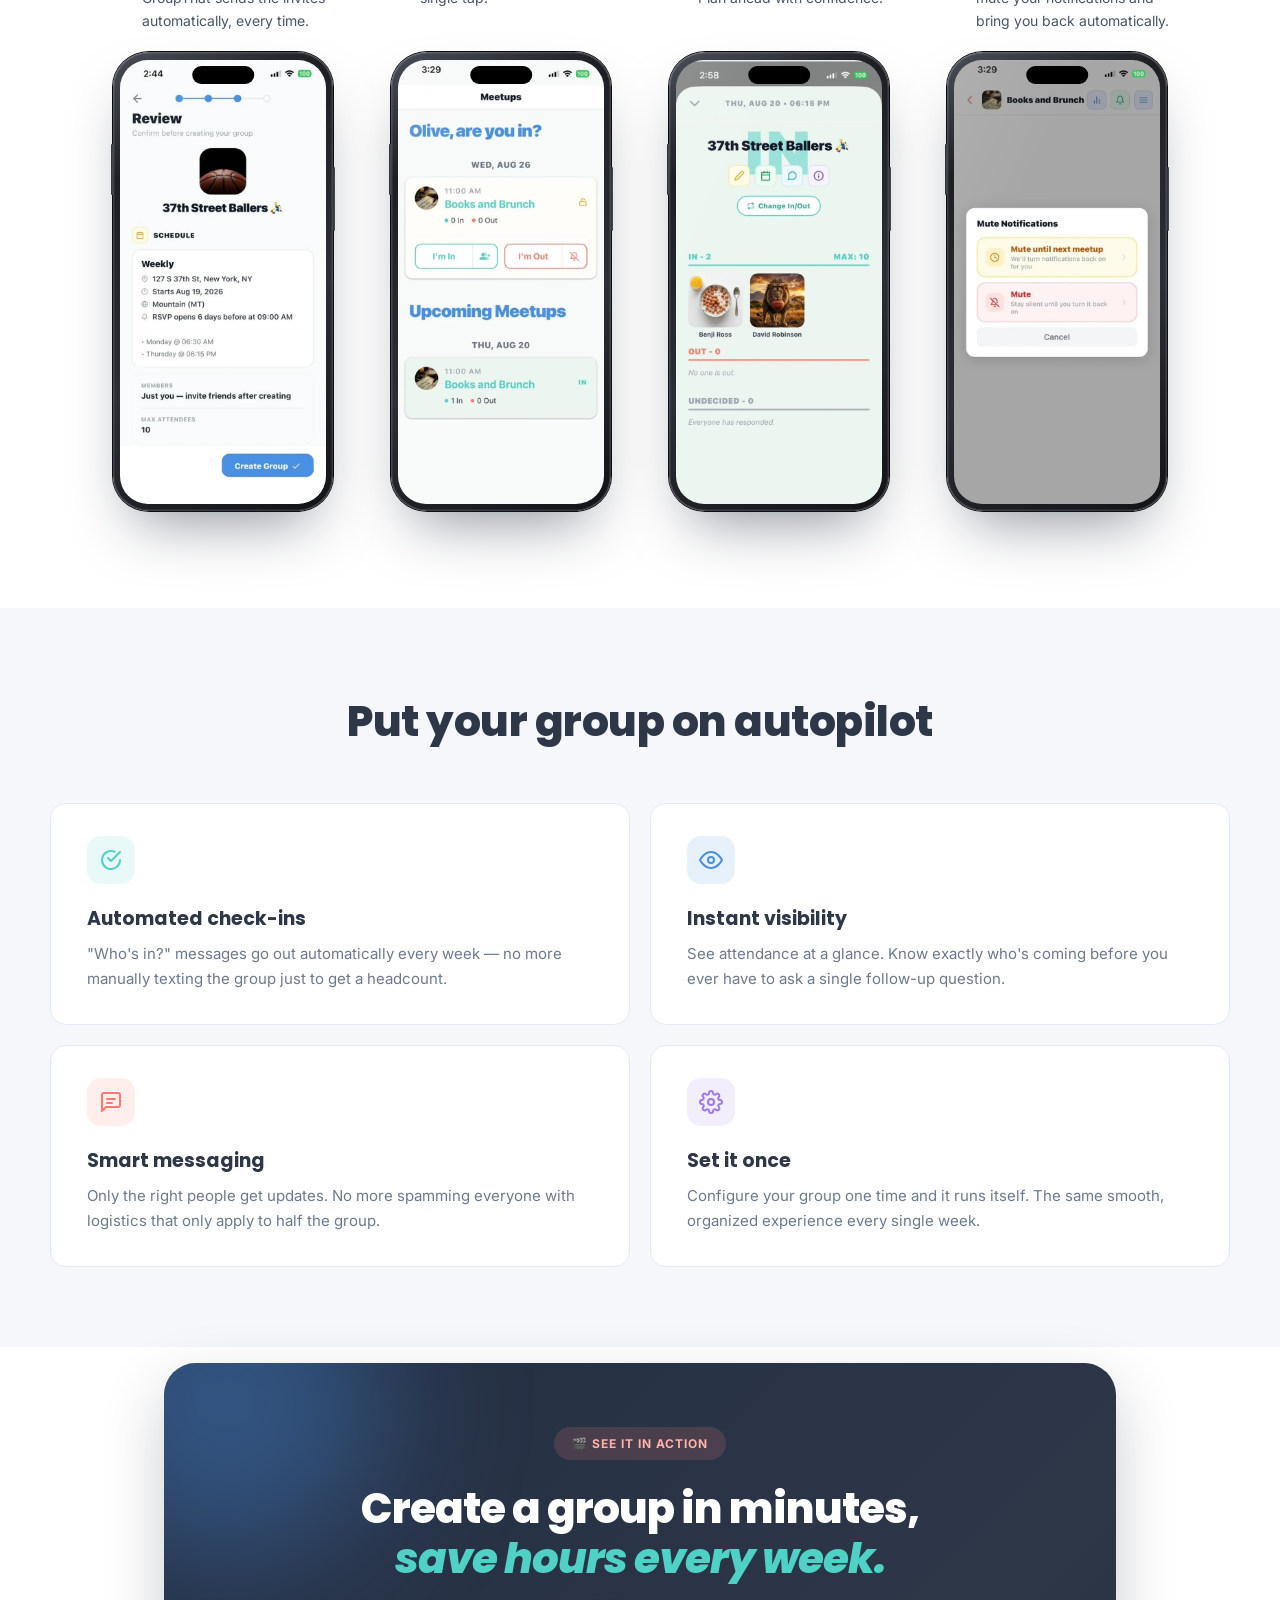
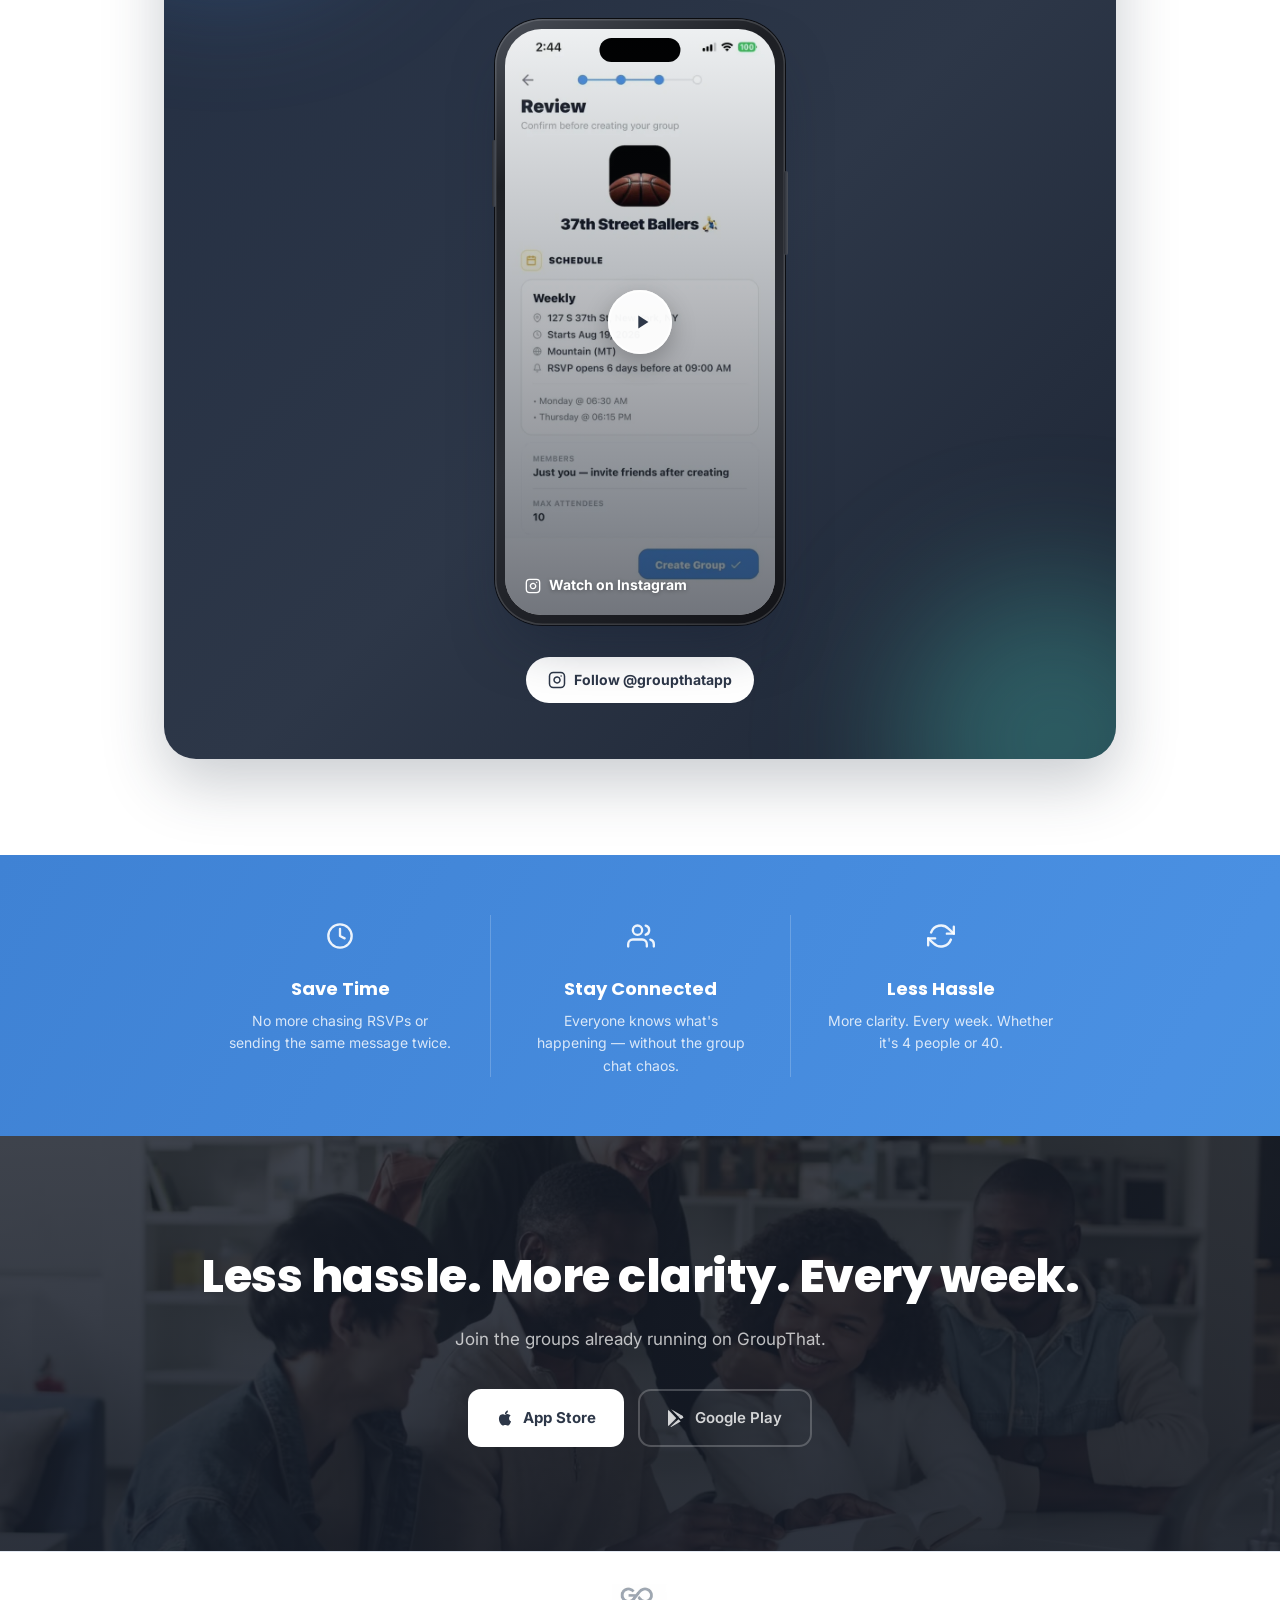
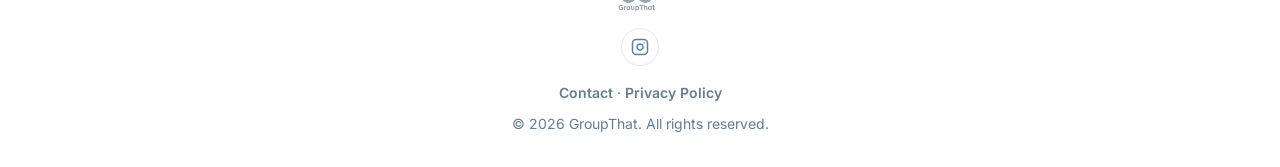
==== commit f504a4a0: "Polish the site, add motion, and put app screenshots in iPhone frames Screenshots: the four app scre" ====
--- a/index.html
+++ b/index.html
@@ -113,12 +113,100 @@
       isolation: isolate;
       background: var(--charcoal) url('assets/video/pickup-basketball.jpg') center/cover no-repeat;
       color: var(--white);
-      padding: 96px 48px 108px;
-      text-align: center;
+      padding: 88px 48px 96px;
     }
     .hero .bg-scrim {
-      background: linear-gradient(180deg, rgba(20,26,38,0.70) 0%, rgba(20,26,38,0.78) 55%, rgba(20,26,38,0.92) 100%);
-    }
+      background:
+        radial-gradient(60% 70% at 78% 55%, rgba(74,144,226,0.28) 0%, rgba(74,144,226,0) 70%),
+        linear-gradient(100deg, rgba(16,21,32,0.94) 0%, rgba(20,26,38,0.82) 50%, rgba(20,26,38,0.72) 100%);
+    }
+    .hero-inner {
+      max-width: 1180px;
+      margin: 0 auto;
+      display: grid;
+      grid-template-columns: 1.1fr 0.9fr;
+      align-items: center;
+      gap: 48px;
+    }
+    .hero-copy { text-align: left; }
+    .hero-copy > * { animation: gt-rise 0.9s cubic-bezier(.2,.7,.2,1) both; }
+    .hero-copy > :nth-child(2) { animation-delay: 0.08s; }
+    .hero-copy > :nth-child(3) { animation-delay: 0.16s; }
+    .hero-copy > :nth-child(4) { animation-delay: 0.24s; }
+    .hero-copy > :nth-child(5) { animation-delay: 0.32s; }
+    @keyframes gt-rise { from { opacity: 0; transform: translateY(24px); } to { opacity: 1; transform: none; } }
+
+    /* Rotating group type under the headline */
+    .hero-for {
+      font-size: 17px;
+      font-weight: 600;
+      color: rgba(255,255,255,0.72);
+      margin-top: 18px;
+      display: flex; align-items: center; gap: 8px; flex-wrap: wrap;
+    }
+    .rotator {
+      position: relative;
+      display: inline-grid;
+      color: var(--mint);
+      font-weight: 700;
+      justify-items: start;
+    }
+    .rotator > span { grid-area: 1 / 1; white-space: nowrap; }
+    .js .rotator > span { opacity: 0; transform: translateY(70%); transition: opacity 0.45s ease, transform 0.45s cubic-bezier(.2,.7,.2,1); }
+    .js .rotator > span.on { opacity: 1; transform: none; }
+    .js .rotator > span.off { opacity: 0; transform: translateY(-70%); }
+    .rotator > span:not(:first-child) { visibility: hidden; }
+    .js .rotator > span { visibility: visible; }
+
+    /* Floating phones */
+    .hero-phones {
+      position: relative;
+      height: 600px;
+      perspective: 1400px;
+      animation: gt-rise 1.1s 0.2s cubic-bezier(.2,.7,.2,1) both;
+    }
+    .hero-phones .iphone { position: absolute; width: 262px; }
+    .hero-phones .ph-back {
+      left: 4%; top: 46px;
+      --rot: -8deg;
+      opacity: 0.92;
+      animation: gt-float 7s ease-in-out infinite;
+    }
+    .hero-phones .ph-front {
+      right: 4%; top: 0;
+      --rot: 5deg;
+      animation: gt-float 6s -2s ease-in-out infinite;
+      box-shadow: 0 40px 80px -20px rgba(0,0,0,0.65), 0 0 0 1px #0b0c0f, inset 0 0 0 1.5px rgba(255,255,255,0.14);
+    }
+    .hero-tilt { position: absolute; inset: 0; transition: transform 0.6s cubic-bezier(.2,.7,.2,1); transform-style: preserve-3d; }
+    @keyframes gt-float {
+      0%, 100% { transform: translateY(0) rotate(var(--rot)); }
+      50%      { transform: translateY(-16px) rotate(var(--rot)); }
+    }
+    /* Little live-update chip floating beside the phones */
+    .hero-chip {
+      position: absolute;
+      left: -6%; bottom: 74px;
+      z-index: 3;
+      display: flex; align-items: center; gap: 10px;
+      background: rgba(255,255,255,0.96);
+      color: var(--charcoal);
+      padding: 10px 16px 10px 10px;
+      border-radius: 14px;
+      box-shadow: 0 18px 40px rgba(0,0,0,0.35);
+      font-size: 13px; font-weight: 700;
+      animation: gt-float 5s -1s ease-in-out infinite;
+      --rot: 0deg;
+    }
+    .hero-chip .dot {
+      width: 30px; height: 30px; border-radius: 9px;
+      background: rgba(79,209,197,0.18); color: #2c9f95;
+      display: flex; align-items: center; justify-content: center;
+    }
+    .hero-chip small { display: block; font-size: 11px; font-weight: 600; color: var(--gray-mid); }
+    .hero-chip b { font-variant-numeric: tabular-nums; display: inline-block; }
+    .hero-chip b.bump { animation: gt-bump 0.5s ease; }
+    @keyframes gt-bump { 40% { transform: translateY(-3px) scale(1.25); color: #2c9f95; } }
     .hero-pill {
       display: inline-block;
       background: rgba(74,144,226,0.18);
@@ -127,31 +215,76 @@
       font-weight: 700;
       letter-spacing: 0.1em;
       text-transform: uppercase;
-      padding: 6px 16px;
+      padding: 7px 16px 7px 12px;
       border-radius: 50px;
-      margin-bottom: 32px;
-    }
+      margin-bottom: 26px;
+      border: 1px solid rgba(127,184,245,0.25);
+      display: inline-flex; align-items: center; gap: 8px;
+    }
+    .hero-pill .pulse {
+      width: 8px; height: 8px; border-radius: 50%;
+      background: var(--mint);
+      box-shadow: 0 0 0 0 rgba(79,209,197,0.6);
+      animation: gt-pulse 2s ease-out infinite;
+    }
+    @keyframes gt-pulse { 70% { box-shadow: 0 0 0 9px rgba(79,209,197,0); } 100% { box-shadow: 0 0 0 0 rgba(79,209,197,0); } }
+
+    /* ── MARQUEE ── */
+    .marquee {
+      background: #141a26;
+      color: rgba(255,255,255,0.7);
+      padding: 18px 0;
+      overflow: hidden;
+      -webkit-mask-image: linear-gradient(90deg, transparent, #000 8%, #000 92%, transparent);
+      mask-image: linear-gradient(90deg, transparent, #000 8%, #000 92%, transparent);
+    }
+    .marquee-track {
+      display: flex;
+      width: max-content;
+      animation: gt-marquee 48s linear infinite;
+    }
+    .marquee:hover .marquee-track { animation-play-state: paused; }
+    .marquee-track ul { display: flex; list-style: none; flex-shrink: 0; }
+    .marquee-track li {
+      display: flex; align-items: center; gap: 14px;
+      padding-right: 40px;
+      font-family: 'Poppins', sans-serif;
+      font-size: 15px; font-weight: 600;
+      white-space: nowrap;
+    }
+    .marquee-track li::after {
+      content: '';
+      width: 6px; height: 6px; border-radius: 50%;
+      background: var(--mint);
+      margin-left: 26px;
+    }
+    @keyframes gt-marquee { to { transform: translateX(-50%); } }
     .hero h1 {
       font-family: 'Poppins', sans-serif;
-      font-size: clamp(36px, 5.5vw, 64px);
-      font-weight: 900;
-      line-height: 1.08;
-      letter-spacing: -1.5px;
-      max-width: 920px;
-      margin: 0 auto 8px;
+      font-size: clamp(38px, 5.4vw, 66px);
+      font-weight: 800;
+      line-height: 1.04;
+      letter-spacing: -2px;
+      max-width: 620px;
     }
     .hero h1 .l2 {
-      color: var(--blue);
-      font-style: italic;
       display: inline;
-    }
+      background: linear-gradient(90deg, #6aa9ef 0%, var(--blue) 30%, var(--mint) 60%, #6aa9ef 100%);
+      background-size: 220% 100%;
+      -webkit-background-clip: text;
+      background-clip: text;
+      color: transparent;
+      animation: gt-shine 8s linear infinite;
+    }
+    @keyframes gt-shine { to { background-position: -220% 0; } }
     .hero-sub {
       font-family: 'Inter', sans-serif;
       font-size: 19px;
-      color: rgba(255,255,255,0.55);
-      max-width: 640px;
-      margin: 20px auto 44px;
-    }
+      color: rgba(255,255,255,0.68);
+      max-width: 520px;
+      margin: 20px 0 0;
+    }
+    .hero .btn-row { justify-content: flex-start; margin-top: 36px; }
     .btn-row {
       display: flex;
       gap: 14px;
@@ -260,12 +393,6 @@
       gap: 28px;
       align-items: start;
     }
-    .screens-grid {
-      display: grid;
-      grid-template-columns: repeat(4, 1fr);
-      gap: 28px;
-      align-items: start;
-    }
     .screen-col {
       display: grid;
       grid-template-rows: subgrid;
@@ -288,10 +415,64 @@
     }
     .phone-wrap {
       align-self: start;
-      border-radius: 22px;
+      padding: 8px 6% 0;
+    }
+    .phone-wrap .iphone { transition: transform 0.5s cubic-bezier(.2,.7,.2,1), box-shadow 0.5s; }
+    .screen-col:hover .iphone {
+      transform: translateY(-10px) rotate(-1.5deg);
+      box-shadow: 0 46px 70px -24px rgba(20,30,50,0.55), 0 0 0 1px #0b0c0f, inset 0 0 0 1.5px rgba(255,255,255,0.14);
+    }
+
+    /* ── iPHONE FRAME ──
+       Pure CSS device; every size is a percentage so it scales with its
+       column. Screens are 600x1300 (iPhone 19.5:9). */
+    .iphone {
+      position: relative;
+      width: 100%;
+      padding: 3.4%;
+      border-radius: 16.5% / 7.6%;
+      background: linear-gradient(150deg, #4a4f58 0%, #1d1f24 22%, #2b2e35 60%, #121317 100%);
+      box-shadow: 0 30px 60px -22px rgba(20,30,50,0.5), 0 0 0 1px #0b0c0f, inset 0 0 0 1.5px rgba(255,255,255,0.14);
+    }
+    /* Side buttons */
+    .iphone::before, .iphone::after {
+      content: '';
+      position: absolute;
+      width: 1.3%;
+      background: linear-gradient(90deg, #2b2e35, #4a4f58);
+      border-radius: 2px;
+    }
+    .iphone::before { left: -1.1%; top: 20%; height: 11%; }
+    .iphone::after  { right: -1.1%; top: 25%; height: 14%; }
+    .iphone-screen {
+      position: relative;
       overflow: hidden;
-      box-shadow: 0 16px 40px rgba(45,55,72,0.2);
-      aspect-ratio: 640 / 1180;
+      border-radius: 13.6% / 6.3%;
+      aspect-ratio: 600 / 1300;
+      background: #000;
+      transform: translateZ(0); /* keeps the rounded clip crisp in Safari */
+    }
+    .iphone-screen { display: block; }
+    .iphone-screen img { width: 100%; height: 100%; display: block; object-fit: cover; }
+    /* Dynamic Island */
+    .iphone-screen::before {
+      content: '';
+      position: absolute;
+      top: 1.5%; left: 50%;
+      width: 30%;
+      aspect-ratio: 126 / 37;
+      transform: translateX(-50%);
+      background: #000;
+      border-radius: 999px;
+      z-index: 2;
+    }
+    /* Glass glare */
+    .iphone-screen::after {
+      content: '';
+      position: absolute; inset: 0;
+      background: linear-gradient(115deg, rgba(255,255,255,0.10) 0%, rgba(255,255,255,0) 32%);
+      pointer-events: none;
+      z-index: 1;
     }
     .screen-num {
       width: 32px; height: 32px;
@@ -307,13 +488,6 @@
       font-size: 16px;
       font-weight: 700;
       color: var(--charcoal);
-    }
-    /* Phone SVG wrapper */
-    .phone-wrap img {
-      width: 100%; height: 100%; display: block;
-      object-fit: cover; object-position: top center;
-      -webkit-mask-image: linear-gradient(to bottom, black 78%, transparent 100%);
-      mask-image: linear-gradient(to bottom, black 78%, transparent 100%);
     }
 
     /* ── WATCH ── */
@@ -364,22 +538,19 @@
       color: var(--white);
     }
     .watch-card h2 .l2 { color: var(--mint); font-style: italic; }
-    .watch-embed { max-width: 340px; margin: 0 auto; }
+    .watch-embed { max-width: 290px; margin: 0 auto; }
+    .watch-embed .iphone { display: block; transition: transform 0.4s cubic-bezier(.2,.7,.2,1); }
+    .watch-embed .iphone:hover { transform: translateY(-6px) scale(1.02); }
     /* Poster card linking out to the reel — kept as a plain link rather than
        Instagram's inline embed widget, which doesn't render reliably on mobile. */
     .watch-poster {
-      position: relative;
-      display: block;
-      aspect-ratio: 640 / 1180;
-      border-radius: 22px;
-      overflow: hidden;
-      box-shadow: 0 16px 40px rgba(45,55,72,0.2);
-      background: #2D3748 url('assets/screens/auto-invites.webp') center/cover no-repeat;
+      position: absolute; inset: 0;
+      z-index: 3;
     }
     .watch-poster::after {
       content: '';
       position: absolute; inset: 0;
-      background: linear-gradient(to bottom, rgba(45,55,72,0.05) 0%, rgba(45,55,72,0.55) 100%);
+      background: linear-gradient(to bottom, rgba(20,26,38,0.05) 0%, rgba(20,26,38,0.6) 100%);
     }
     .watch-play {
       position: absolute; top: 50%; left: 50%;
@@ -392,7 +563,15 @@
       z-index: 1;
       transition: transform 0.2s;
     }
-    .watch-poster:hover .watch-play { transform: translate(-50%, -50%) scale(1.08); }
+    .watch-play::before {
+      content: '';
+      position: absolute; inset: 0;
+      border-radius: 50%;
+      border: 2px solid rgba(255,255,255,0.8);
+      animation: gt-ring 2.2s ease-out infinite;
+    }
+    @keyframes gt-ring { from { transform: scale(1); opacity: 0.9; } to { transform: scale(1.7); opacity: 0; } }
+    .iphone:hover .watch-play { transform: translate(-50%, -50%) scale(1.08); }
     .watch-play svg { margin-left: 4px; }
     .watch-poster-label {
       position: absolute; left: 20px; right: 20px; bottom: 18px;
@@ -458,7 +637,27 @@
       transition: transform 0.2s, box-shadow 0.2s;
     }
     .feat-card:hover { transform: translateY(-4px); box-shadow: 0 14px 36px rgba(74,144,226,0.10); }
-    .feat-icon { font-size: 30px; margin-bottom: 16px; }
+    .feat-card { position: relative; overflow: hidden; }
+    .feat-card::before {
+      content: '';
+      position: absolute; left: 0; top: 0; bottom: 0;
+      width: 3px;
+      background: var(--accent, var(--blue));
+      transform: scaleY(0);
+      transform-origin: top;
+      transition: transform 0.35s ease;
+    }
+    .feat-card:hover::before { transform: scaleY(1); }
+    .feat-icon {
+      width: 48px; height: 48px;
+      border-radius: 14px;
+      display: flex; align-items: center; justify-content: center;
+      margin-bottom: 20px;
+      color: var(--accent, var(--blue));
+      background: color-mix(in srgb, var(--accent, var(--blue)) 13%, white);
+      transition: transform 0.35s cubic-bezier(.2,.7,.2,1);
+    }
+    .feat-card:hover .feat-icon { transform: scale(1.08) rotate(-4deg); }
     .feat-card h3 {
       font-family: 'Poppins', sans-serif;
       font-size: 19px; font-weight: 700;
@@ -468,9 +667,12 @@
 
     /* ── BENEFITS ── */
     .benefits {
-      background: var(--blue);
+      background: linear-gradient(120deg, #3f82d4 0%, var(--blue) 45%, #45a7d8 100%);
+      background-size: 200% 200%;
+      animation: gt-band 14s ease-in-out infinite alternate;
       padding: 60px 48px;
     }
+    @keyframes gt-band { to { background-position: 100% 50%; } }
     .benefits-inner {
       max-width: 900px;
       margin: 0 auto;
@@ -561,7 +763,17 @@
       .nav-links.open { display: flex; }
       .nav-link { opacity: 1; padding: 12px 16px; border-radius: 8px; }
       .nav-link:hover { opacity: 1; background: rgba(0,0,0,0.05); }
-      .hero { padding: 72px 24px 84px; }
+      .hero { padding: 56px 24px 72px; }
+      .hero-inner { grid-template-columns: 1fr; gap: 36px; }
+      .hero-copy { text-align: center; }
+      .hero h1 { margin: 0 auto; }
+      .hero-sub { margin: 18px auto 0; }
+      .hero-for { flex-direction: column; gap: 2px; }
+      .rotator { justify-items: center; }
+      .hero .btn-row { justify-content: center; }
+      .hero-phones { height: 440px; max-width: 400px; width: 100%; margin: 0 auto; }
+      .hero-phones .iphone { width: 188px; }
+      .hero-chip { left: 0; bottom: 40px; }
       .problem { padding: 36px 24px; }
       .problem-inner { grid-template-columns: 1fr; gap: 28px; }
       .prob-item + .prob-item { border-left: none; border-top: 1px solid #dce4ef; padding-top: 28px; }
@@ -569,7 +781,7 @@
       .screens-section { padding: 64px 24px; }
       .watch-section { margin: 8px auto 64px; padding: 0 16px; }
       .watch-card { padding: 48px 24px 44px; border-radius: 24px; }
-      .screens-grid { grid-template-columns: repeat(2, 1fr); gap: 40px 24px; }
+      .screens-grid { grid-template-columns: repeat(2, 1fr); gap: 48px 24px; }
       .features { padding: 64px 24px; }
       .feat-grid { grid-template-columns: 1fr; }
       .benefits { padding: 48px 24px; }
@@ -580,7 +792,19 @@
       footer { padding: 28px 24px; }
     }
     @media (max-width: 560px) {
-      .screens-grid { grid-template-columns: 1fr; }
+      .screens-grid { grid-template-columns: 1fr; max-width: 320px; margin: 0 auto; }
+      .hero-phones { height: 400px; }
+      .hero-phones .iphone { width: 168px; }
+      .hero-phones .ph-back { left: 2%; }
+      .hero-phones .ph-front { right: 2%; }
+    }
+    @media (prefers-reduced-motion: reduce) {
+      .hero-copy > *, .hero-phones, .hero-phones .iphone, .hero-chip, .hero h1 .l2,
+      .marquee-track, .benefits, .watch-play::before { animation: none !important; }
+      .hero-phones .iphone, .hero-chip { transform: rotate(var(--rot)); }
+      .marquee-track { flex-wrap: wrap; width: auto; justify-content: center; }
+      .marquee-track ul[aria-hidden] { display: none; }
+      .marquee-track ul { flex-wrap: wrap; justify-content: center; row-gap: 8px; }
     }
 
     .nav-right { display: flex; align-items: center; gap: 24px; }
@@ -588,6 +812,8 @@
     .nav-link:hover { opacity: 1; }
     @media (prefers-reduced-motion: reduce) { * { transition: none !important; } }
   </style>
+  <link rel="stylesheet" href="assets/motion.css">
+  <script src="assets/motion.js"></script>
 </head>
 <body>
 
@@ -615,20 +841,58 @@
     <source src="assets/video/pickup-basketball.mp4" type="video/mp4">
   </video>
   <div class="bg-scrim"></div>
-  <div class="hero-pill">Now available on iOS &amp; Android</div>
-  <h1>Automate Your <span class="l2">Weekly Meetups.</span></h1>
-  <p class="hero-sub">Group chats weren't built for organizing meetups. GroupThat was.</p>
-  <div class="btn-row" id="download">
-    <a href="https://apps.apple.com/us/app/groupthat/id6756112941" class="btn-white">
-      <svg width="18" height="18" viewBox="0 0 24 24" fill="currentColor"><path d="M18.71 19.5c-.83 1.24-1.71 2.45-3.05 2.47-1.34.03-1.77-.79-3.29-.79-1.53 0-2 .77-3.27.82-1.31.05-2.3-1.32-3.14-2.53C4.25 17 2.94 12.45 4.7 9.39c.87-1.52 2.43-2.48 4.12-2.51 1.28-.02 2.5.87 3.29.87.78 0 2.26-1.07 3.8-.91.65.03 2.47.26 3.64 1.98-.09.06-2.17 1.28-2.15 3.81.03 3.02 2.65 4.03 2.68 4.04-.03.07-.42 1.44-1.38 2.83M13 3.5c.73-.83 1.94-1.46 2.94-1.5.13 1.17-.34 2.35-1.04 3.19-.69.85-1.83 1.51-2.95 1.42-.15-1.15.41-2.35 1.05-3.11z"/></svg>
-      App Store
-    </a>
-    <a href="https://play.google.com/store/apps/details?id=com.dallinhull.groupthat&pli=1" class="btn-ghost">
-      <svg width="18" height="18" viewBox="0 0 24 24" fill="currentColor"><path d="M3.18 23.76c.3.17.64.24.99.2l12.71-7.34-2.89-2.89L3.18 23.76zM.47 1.31C.17 1.63 0 2.12 0 2.74v18.51c0 .62.17 1.11.48 1.43l.08.07 10.37-10.37v-.24L.55 1.24l-.08.07zm19.44 7.97L17 7.65 14.07 10.6l2.93 2.93 2.93-1.64c.83-.47.83-1.24-.02-1.61zM4.17.24L16.88 7.58l-2.89 2.89L4.17.24z"/></svg>
-      Google Play
-    </a>
+  <div class="hero-inner">
+    <div class="hero-copy">
+      <div class="hero-pill"><span class="pulse" aria-hidden="true"></span>Now available on iOS &amp; Android</div>
+      <h1>Automate Your <span class="l2">Weekly Meetups.</span></h1>
+      <p class="hero-sub">Group chats weren't built for organizing meetups. GroupThat was.</p>
+      <p class="hero-for">Made for
+        <span class="rotator" aria-live="off">
+          <span class="on">pickup basketball.</span>
+          <span>book clubs.</span>
+          <span>run clubs.</span>
+          <span>poker nights.</span>
+          <span>pickleball.</span>
+          <span>Bible study.</span>
+          <span>trivia teams.</span>
+        </span>
+      </p>
+      <div class="btn-row" id="download">
+        <a href="https://apps.apple.com/us/app/groupthat/id6756112941" class="btn-white">
+          <svg width="18" height="18" viewBox="0 0 24 24" fill="currentColor"><path d="M18.71 19.5c-.83 1.24-1.71 2.45-3.05 2.47-1.34.03-1.77-.79-3.29-.79-1.53 0-2 .77-3.27.82-1.31.05-2.3-1.32-3.14-2.53C4.25 17 2.94 12.45 4.7 9.39c.87-1.52 2.43-2.48 4.12-2.51 1.28-.02 2.5.87 3.29.87.78 0 2.26-1.07 3.8-.91.65.03 2.47.26 3.64 1.98-.09.06-2.17 1.28-2.15 3.81.03 3.02 2.65 4.03 2.68 4.04-.03.07-.42 1.44-1.38 2.83M13 3.5c.73-.83 1.94-1.46 2.94-1.5.13 1.17-.34 2.35-1.04 3.19-.69.85-1.83 1.51-2.95 1.42-.15-1.15.41-2.35 1.05-3.11z"/></svg>
+          App Store
+        </a>
+        <a href="https://play.google.com/store/apps/details?id=com.dallinhull.groupthat&pli=1" class="btn-ghost">
+          <svg width="18" height="18" viewBox="0 0 24 24" fill="currentColor"><path d="M3.18 23.76c.3.17.64.24.99.2l12.71-7.34-2.89-2.89L3.18 23.76zM.47 1.31C.17 1.63 0 2.12 0 2.74v18.51c0 .62.17 1.11.48 1.43l.08.07 10.37-10.37v-.24L.55 1.24l-.08.07zm19.44 7.97L17 7.65 14.07 10.6l2.93 2.93 2.93-1.64c.83-.47.83-1.24-.02-1.61zM4.17.24L16.88 7.58l-2.89 2.89L4.17.24z"/></svg>
+          Google Play
+        </a>
+      </div>
+    </div>
+
+    <div class="hero-phones" aria-hidden="true">
+      <div class="hero-tilt">
+        <div class="iphone ph-back">
+          <div class="iphone-screen"><img src="assets/screens/live-headcount.webp" alt="" width="600" height="1300"></div>
+        </div>
+        <div class="iphone ph-front">
+          <div class="iphone-screen"><img src="assets/screens/one-tap-rsvp.webp" alt="" width="600" height="1300"></div>
+        </div>
+        <div class="hero-chip">
+          <span class="dot"><svg width="16" height="16" viewBox="0 0 24 24" fill="none" stroke="currentColor" stroke-width="2.5" stroke-linecap="round" stroke-linejoin="round"><polyline points="20 6 9 17 4 12"/></svg></span>
+          <span><b id="chipCount">8</b> of 10 are in<small>Thursday pickup &middot; 6:15 PM</small></span>
+        </div>
+      </div>
+    </div>
   </div>
 </section>
+
+<!-- MARQUEE -->
+<div class="marquee" aria-label="Groups that run on GroupThat">
+  <div class="marquee-track">
+    <ul><li>Pickup basketball</li><li>Book clubs</li><li>Run clubs</li><li>Poker nights</li><li>Pickleball</li><li>Bible study</li><li>Trivia teams</li><li>Supper clubs</li><li>Soccer leagues</li><li>Game nights</li><li>Golf foursomes</li><li>Climbing crews</li></ul>
+    <ul aria-hidden="true"><li>Pickup basketball</li><li>Book clubs</li><li>Run clubs</li><li>Poker nights</li><li>Pickleball</li><li>Bible study</li><li>Trivia teams</li><li>Supper clubs</li><li>Soccer leagues</li><li>Game nights</li><li>Golf foursomes</li><li>Climbing crews</li></ul>
+  </div>
+</div>
 
 <!-- PROBLEM STRIP -->
 <div class="problem">
@@ -658,50 +922,58 @@
   <div class="screens-grid">
 
     <!-- Screen 1: Auto Invites -->
-    <div class="screen-col">
+    <div class="screen-col" data-reveal>
       <div class="screen-label">
         <div class="screen-num" style="background:#4A90E2;">1</div>
         <div class="screen-title">Auto Invites</div>
       </div>
       <p class="screen-desc">Set your schedule once. GroupThat sends the invites automatically, every time.</p>
       <div class="phone-wrap">
-        <img src="assets/screens/auto-invites.webp" alt="GroupThat schedule review screen showing a weekly recurring meetup with automatic invites" loading="lazy" width="640" height="1180">
+        <div class="iphone">
+          <div class="iphone-screen"><img src="assets/screens/auto-invites.webp" alt="GroupThat schedule review screen showing a weekly recurring meetup with automatic invites" loading="lazy" width="600" height="1300"></div>
+        </div>
       </div>
     </div>
 
     <!-- Screen 2: One-tap RSVP -->
-    <div class="screen-col">
+    <div class="screen-col" data-reveal>
       <div class="screen-label">
         <div class="screen-num" style="background:#4FD1C5;">2</div>
         <div class="screen-title">One-tap RSVP</div>
       </div>
       <p class="screen-desc">"I'm In" or "I'm Out." Done in a single tap.</p>
       <div class="phone-wrap">
-        <img src="assets/screens/one-tap-rsvp.webp" alt="GroupThat meetup screen with I'm In and I'm Out RSVP buttons" loading="lazy" width="640" height="1180">
+        <div class="iphone">
+          <div class="iphone-screen"><img src="assets/screens/one-tap-rsvp.webp" alt="GroupThat meetup screen with I'm In and I'm Out RSVP buttons" loading="lazy" width="600" height="1300"></div>
+        </div>
       </div>
     </div>
 
     <!-- Screen 3: Live Headcount -->
-    <div class="screen-col">
+    <div class="screen-col" data-reveal>
       <div class="screen-label">
         <div class="screen-num" style="background:#FF7A6E;">3</div>
         <div class="screen-title">Live Headcount</div>
       </div>
       <p class="screen-desc">See who's coming in real time. Plan ahead with confidence.</p>
       <div class="phone-wrap">
-        <img src="assets/screens/live-headcount.webp" alt="GroupThat live headcount screen showing who is in, out, and undecided" loading="lazy" width="640" height="1180">
+        <div class="iphone">
+          <div class="iphone-screen"><img src="assets/screens/live-headcount.webp" alt="GroupThat live headcount screen showing who is in, out, and undecided" loading="lazy" width="600" height="1300"></div>
+        </div>
       </div>
     </div>
 
     <!-- Screen 4: Auto Mute -->
-    <div class="screen-col">
+    <div class="screen-col" data-reveal>
       <div class="screen-label">
         <div class="screen-num" style="background:#9F7AEA;">4</div>
         <div class="screen-title">Auto Mute</div>
       </div>
       <p class="screen-desc">Sitting out this week? We'll mute your notifications and bring you back automatically.</p>
       <div class="phone-wrap">
-        <img src="assets/screens/auto-mute.webp" alt="GroupThat mute notifications screen with options to mute until the next meetup" loading="lazy" width="640" height="1180">
+        <div class="iphone">
+          <div class="iphone-screen"><img src="assets/screens/auto-mute.webp" alt="GroupThat mute notifications screen with options to mute until the next meetup" loading="lazy" width="600" height="1300"></div>
+        </div>
       </div>
     </div>
 
@@ -713,23 +985,23 @@
   <div class="features-inner">
     <h2>Put your group on autopilot</h2>
     <div class="feat-grid">
-      <div class="feat-card">
-        <div class="feat-icon">✅</div>
+      <div class="feat-card" style="--accent:#4FD1C5;">
+        <div class="feat-icon"><svg width="24" height="24" viewBox="0 0 24 24" fill="none" stroke="currentColor" stroke-width="2" stroke-linecap="round" stroke-linejoin="round" aria-hidden="true"><path d="M21 12a9 9 0 1 1-5.3-8.2"/><polyline points="21 4 12 13 9 10"/></svg></div>
         <h3>Automated check-ins</h3>
         <p>"Who's in?" messages go out automatically every week — no more manually texting the group just to get a headcount.</p>
       </div>
-      <div class="feat-card">
-        <div class="feat-icon">👁️</div>
+      <div class="feat-card" style="--accent:#4A90E2;">
+        <div class="feat-icon"><svg width="24" height="24" viewBox="0 0 24 24" fill="none" stroke="currentColor" stroke-width="2" stroke-linecap="round" stroke-linejoin="round" aria-hidden="true"><path d="M1 12s4-8 11-8 11 8 11 8-4 8-11 8-11-8-11-8z"/><circle cx="12" cy="12" r="3"/></svg></div>
         <h3>Instant visibility</h3>
         <p>See attendance at a glance. Know exactly who's coming before you ever have to ask a single follow-up question.</p>
       </div>
-      <div class="feat-card">
-        <div class="feat-icon">💬</div>
+      <div class="feat-card" style="--accent:#FF7A6E;">
+        <div class="feat-icon"><svg width="24" height="24" viewBox="0 0 24 24" fill="none" stroke="currentColor" stroke-width="2" stroke-linecap="round" stroke-linejoin="round" aria-hidden="true"><path d="M21 15a2 2 0 0 1-2 2H7l-4 4V5a2 2 0 0 1 2-2h14a2 2 0 0 1 2 2z"/><line x1="8" y1="9" x2="16" y2="9"/><line x1="8" y1="13" x2="13" y2="13"/></svg></div>
         <h3>Smart messaging</h3>
         <p>Only the right people get updates. No more spamming everyone with logistics that only apply to half the group.</p>
       </div>
-      <div class="feat-card">
-        <div class="feat-icon">⚙️</div>
+      <div class="feat-card" style="--accent:#9F7AEA;">
+        <div class="feat-icon"><svg width="24" height="24" viewBox="0 0 24 24" fill="none" stroke="currentColor" stroke-width="2" stroke-linecap="round" stroke-linejoin="round" aria-hidden="true"><circle cx="12" cy="12" r="3"/><path d="M19.4 15a1.65 1.65 0 0 0 .33 1.82l.06.06a2 2 0 1 1-2.83 2.83l-.06-.06a1.65 1.65 0 0 0-1.82-.33 1.65 1.65 0 0 0-1 1.51V21a2 2 0 1 1-4 0v-.09A1.65 1.65 0 0 0 9 19.4a1.65 1.65 0 0 0-1.82.33l-.06.06a2 2 0 1 1-2.83-2.83l.06-.06a1.65 1.65 0 0 0 .33-1.82 1.65 1.65 0 0 0-1.51-1H3a2 2 0 1 1 0-4h.09A1.65 1.65 0 0 0 4.6 9a1.65 1.65 0 0 0-.33-1.82l-.06-.06a2 2 0 1 1 2.83-2.83l.06.06a1.65 1.65 0 0 0 1.82.33H9a1.65 1.65 0 0 0 1-1.51V3a2 2 0 1 1 4 0v.09a1.65 1.65 0 0 0 1 1.51 1.65 1.65 0 0 0 1.82-.33l.06-.06a2 2 0 1 1 2.83 2.83l-.06.06a1.65 1.65 0 0 0-.33 1.82V9a1.65 1.65 0 0 0 1.51 1H21a2 2 0 1 1 0 4h-.09a1.65 1.65 0 0 0-1.51 1z"/></svg></div>
         <h3>Set it once</h3>
         <p>Configure your group one time and it runs itself. The same smooth, organized experience every single week.</p>
       </div>
@@ -739,15 +1011,20 @@
 
 <!-- WATCH -->
 <section class="watch-section">
-  <div class="watch-card">
+  <div class="watch-card" data-reveal="zoom">
     <div class="watch-pill">🎬 See It In Action</div>
     <h2>Create a group in minutes,<br><span class="l2">save hours every week.</span></h2>
     <div class="watch-embed">
-      <a class="watch-poster" href="https://www.instagram.com/reel/Dc4hfq2umHG/" target="_blank" rel="noopener" aria-label='Watch "Creating a Group" on Instagram'>
-        <span class="watch-play"><svg width="22" height="22" viewBox="0 0 24 24" fill="#2D3748"><path d="M8 5v14l11-7z"/></svg></span>
-        <span class="watch-poster-label">
-          <svg width="16" height="16" viewBox="0 0 24 24" fill="none" stroke="currentColor" stroke-width="2" stroke-linecap="round" stroke-linejoin="round"><rect x="2" y="2" width="20" height="20" rx="5"/><path d="M16 11.37A4 4 0 1 1 12.63 8 4 4 0 0 1 16 11.37z"/><line x1="17.5" y1="6.5" x2="17.51" y2="6.5"/></svg>
-          Watch on Instagram
+      <a class="iphone" href="https://www.instagram.com/reel/Dc4hfq2umHG/" target="_blank" rel="noopener" aria-label='Watch "Creating a Group" on Instagram'>
+        <span class="iphone-screen">
+          <img src="assets/screens/auto-invites.webp" alt="" loading="lazy" width="600" height="1300">
+          <span class="watch-poster">
+            <span class="watch-play"><svg width="22" height="22" viewBox="0 0 24 24" fill="#2D3748"><path d="M8 5v14l11-7z"/></svg></span>
+            <span class="watch-poster-label">
+              <svg width="16" height="16" viewBox="0 0 24 24" fill="none" stroke="currentColor" stroke-width="2" stroke-linecap="round" stroke-linejoin="round"><rect x="2" y="2" width="20" height="20" rx="5"/><path d="M16 11.37A4 4 0 1 1 12.63 8 4 4 0 0 1 16 11.37z"/><line x1="17.5" y1="6.5" x2="17.51" y2="6.5"/></svg>
+              Watch on Instagram
+            </span>
+          </span>
         </span>
       </a>
     </div>
@@ -827,5 +1104,45 @@
     });
   });
 </script>
+<script>
+  // Homepage motion: rotating group type, live-headcount chip, and a gentle
+  // tilt of the hero phones toward the cursor.
+  (function () {
+    if (window.matchMedia('(prefers-reduced-motion: reduce)').matches) return;
+    document.documentElement.classList.add('js');
+
+    var words = document.querySelectorAll('.rotator > span');
+    var w = 0;
+    if (words.length > 1) setInterval(function () {
+      var cur = words[w];
+      cur.classList.remove('on'); cur.classList.add('off');
+      setTimeout(function () { cur.classList.remove('off'); }, 450);
+      w = (w + 1) % words.length;
+      words[w].classList.add('on');
+    }, 2400);
+
+    var chip = document.getElementById('chipCount');
+    if (chip) {
+      var n = 6;
+      setInterval(function () {
+        n = n >= 9 ? 6 : n + 1;
+        chip.textContent = n;
+        chip.classList.remove('bump'); void chip.offsetWidth; chip.classList.add('bump');
+      }, 2600);
+    }
+
+    var hero = document.querySelector('.hero');
+    var tilt = document.querySelector('.hero-tilt');
+    if (hero && tilt && window.matchMedia('(hover: hover)').matches) {
+      hero.addEventListener('mousemove', function (e) {
+        var r = hero.getBoundingClientRect();
+        var x = (e.clientX - r.left) / r.width - 0.5;
+        var y = (e.clientY - r.top) / r.height - 0.5;
+        tilt.style.transform = 'rotateY(' + (x * 10).toFixed(2) + 'deg) rotateX(' + (-y * 8).toFixed(2) + 'deg)';
+      });
+      hero.addEventListener('mouseleave', function () { tilt.style.transform = ''; });
+    }
+  })();
+</script>
 </body>
 </html>
--- a/assets/motion.css
+++ b/assets/motion.css
@@ -0,0 +1,103 @@
+/* Shared motion + polish layer, loaded by every page.
+   Page-specific styles stay inline in each page; this file only adds
+   behaviour that should feel the same everywhere. */
+
+/* ── Sticky, frosted nav ── */
+/* The nav backdrop is 100vw wide; clip stops it adding a sideways scroll
+   where scrollbars take up room (clip, unlike hidden, keeps sticky working) */
+html, body { overflow-x: clip; }
+nav {
+  position: sticky !important;
+  top: 0;
+  z-index: 100;
+}
+nav::before {
+  content: '';
+  position: absolute;
+  top: 0; bottom: 0;
+  left: 50%;
+  width: 100vw;
+  transform: translateX(-50%);
+  background: rgba(255,255,255,0.86);
+  -webkit-backdrop-filter: saturate(180%) blur(14px);
+  backdrop-filter: saturate(180%) blur(14px);
+  border-bottom: 1px solid transparent;
+  z-index: -1;
+  transition: border-color 0.25s, box-shadow 0.25s, background 0.25s;
+}
+nav.is-scrolled::before {
+  background: rgba(255,255,255,0.92);
+  border-bottom-color: rgba(45,55,72,0.08);
+  box-shadow: 0 6px 24px rgba(45,55,72,0.06);
+}
+/* The logo is a JPEG on white; multiply drops the white box on the frosted bar */
+nav img { mix-blend-mode: multiply; }
+
+/* ── Nav link underline ── */
+.nav-link { position: relative; }
+@media (min-width: 901px) {
+  .nav-link::after {
+    content: '';
+    position: absolute;
+    left: 0; right: 0; bottom: -6px;
+    height: 2px;
+    border-radius: 2px;
+    background: currentColor;
+    transform: scaleX(0);
+    transform-origin: left;
+    transition: transform 0.25s ease;
+  }
+  .nav-link:hover::after, .nav-link.active::after { transform: scaleX(1); }
+}
+
+/* ── Primary buttons: soft sheen sweep on hover ── */
+.nav-cta, .btn-white, .btn-blue, .btn-plan { position: relative; overflow: hidden; isolation: isolate; }
+.nav-cta::after, .btn-white::after, .btn-blue::after, .btn-plan::after {
+  content: '';
+  position: absolute;
+  top: 0; bottom: 0; left: -60%;
+  width: 40%;
+  background: linear-gradient(100deg, transparent, rgba(255,255,255,0.35), transparent);
+  transform: skewX(-20deg);
+  z-index: -1;
+  transition: left 0.6s ease;
+  pointer-events: none;
+}
+.nav-cta:hover::after, .btn-white:hover::after, .btn-blue:hover::after, .btn-plan:hover::after { left: 120%; }
+
+/* ── Dark page headers: slow drifting colour glow ── */
+.page-header { position: relative; overflow: hidden; isolation: isolate; }
+.page-header::before, .page-header::after {
+  content: '';
+  position: absolute;
+  width: 460px; height: 460px;
+  border-radius: 50%;
+  filter: blur(90px);
+  z-index: -1;
+  opacity: 0.55;
+  pointer-events: none;
+}
+.page-header::before { background: #4A90E2; top: -260px; left: -120px; animation: gt-drift-a 16s ease-in-out infinite alternate; }
+.page-header::after  { background: #4FD1C5; bottom: -300px; right: -140px; opacity: 0.4; animation: gt-drift-b 19s ease-in-out infinite alternate; }
+@keyframes gt-drift-a { to { transform: translate(260px, 80px) scale(1.15); } }
+@keyframes gt-drift-b { to { transform: translate(-280px, -60px) scale(1.2); } }
+
+/* ── Scroll reveal ──
+   Only hides content once motion.js has confirmed it is running, so the
+   page is fully readable without JavaScript. */
+.gt-motion [data-reveal] {
+  opacity: 0;
+  transform: translateY(28px);
+  transition: opacity 0.8s cubic-bezier(.2,.7,.2,1), transform 0.8s cubic-bezier(.2,.7,.2,1);
+  transition-delay: var(--reveal-delay, 0ms);
+  will-change: opacity, transform;
+}
+.gt-motion [data-reveal="fade"] { transform: none; }
+.gt-motion [data-reveal="zoom"] { transform: translateY(20px) scale(0.96); }
+.gt-motion [data-reveal].is-in { opacity: 1; transform: none; }
+
+@media (prefers-reduced-motion: reduce) {
+  .gt-motion [data-reveal] { opacity: 1 !important; transform: none !important; transition: none !important; }
+  .page-header::before, .page-header::after { animation: none; }
+  nav::before { transition: none; }
+}
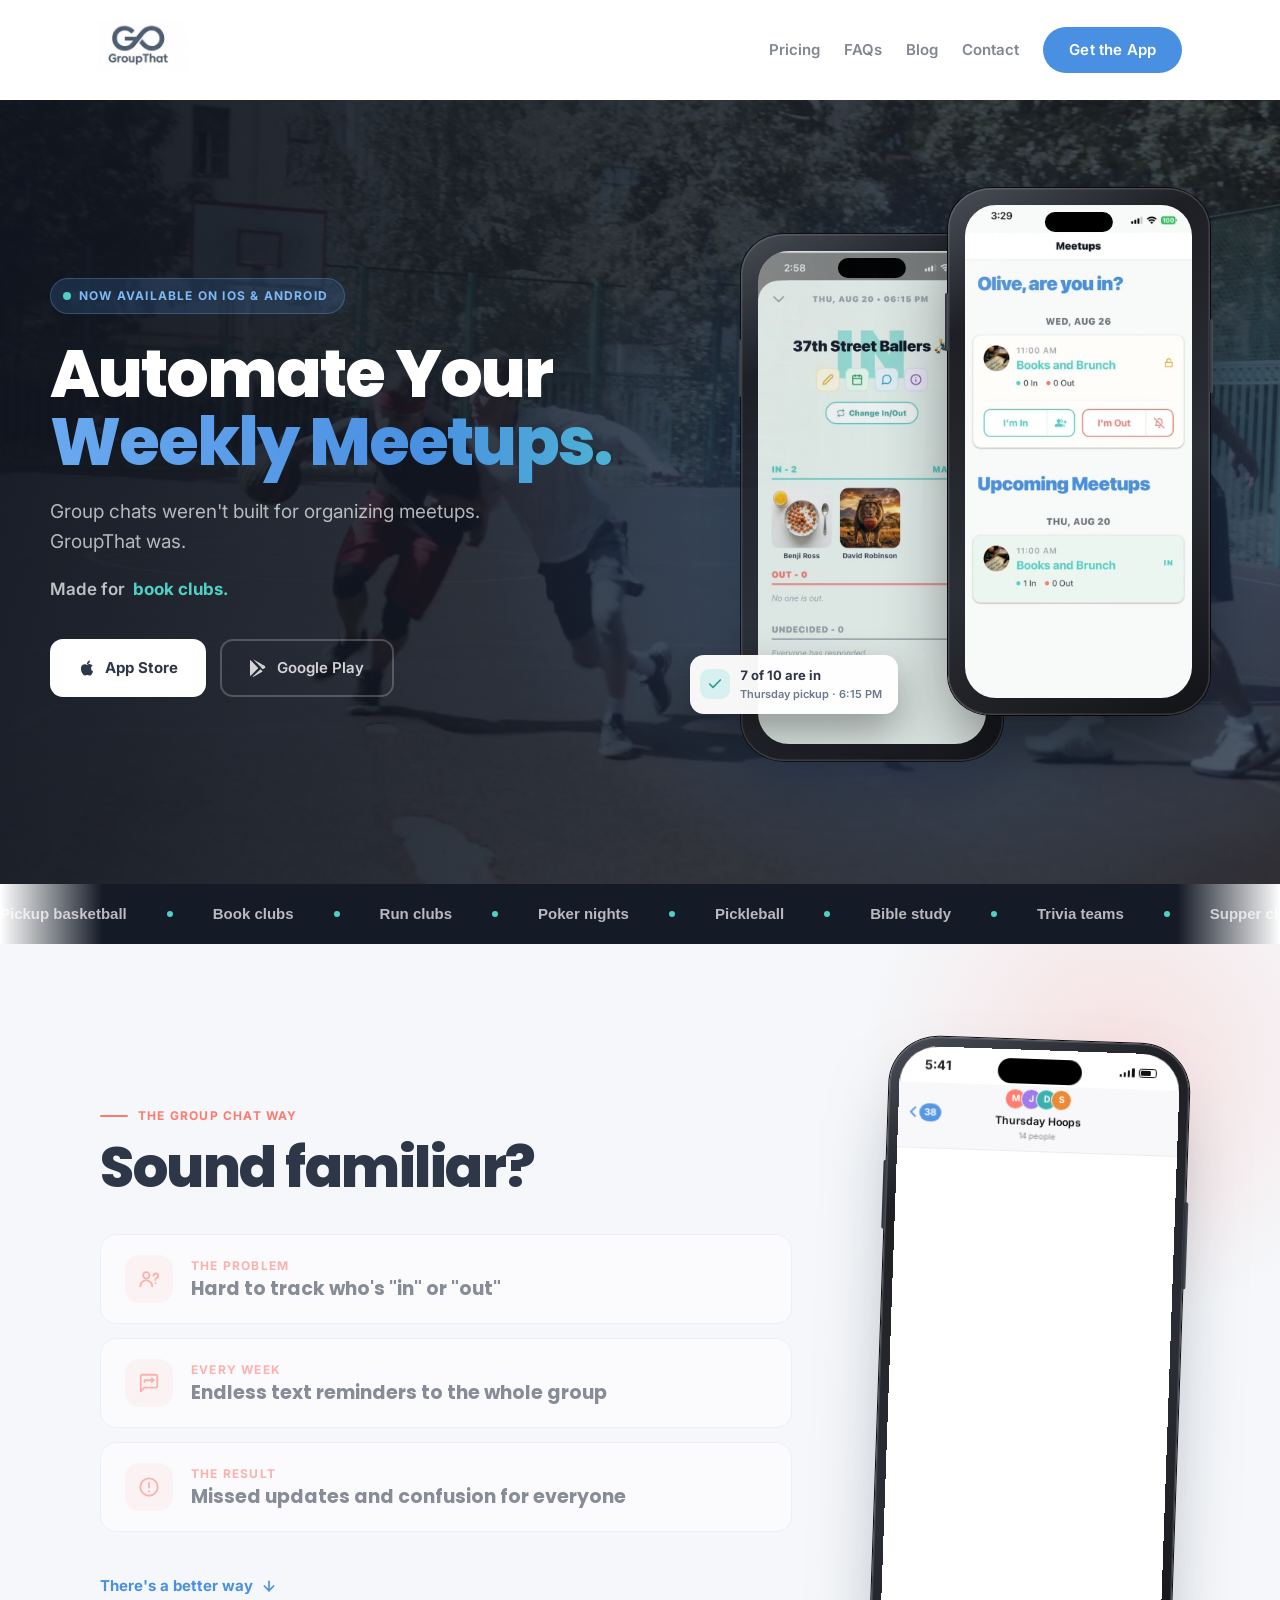
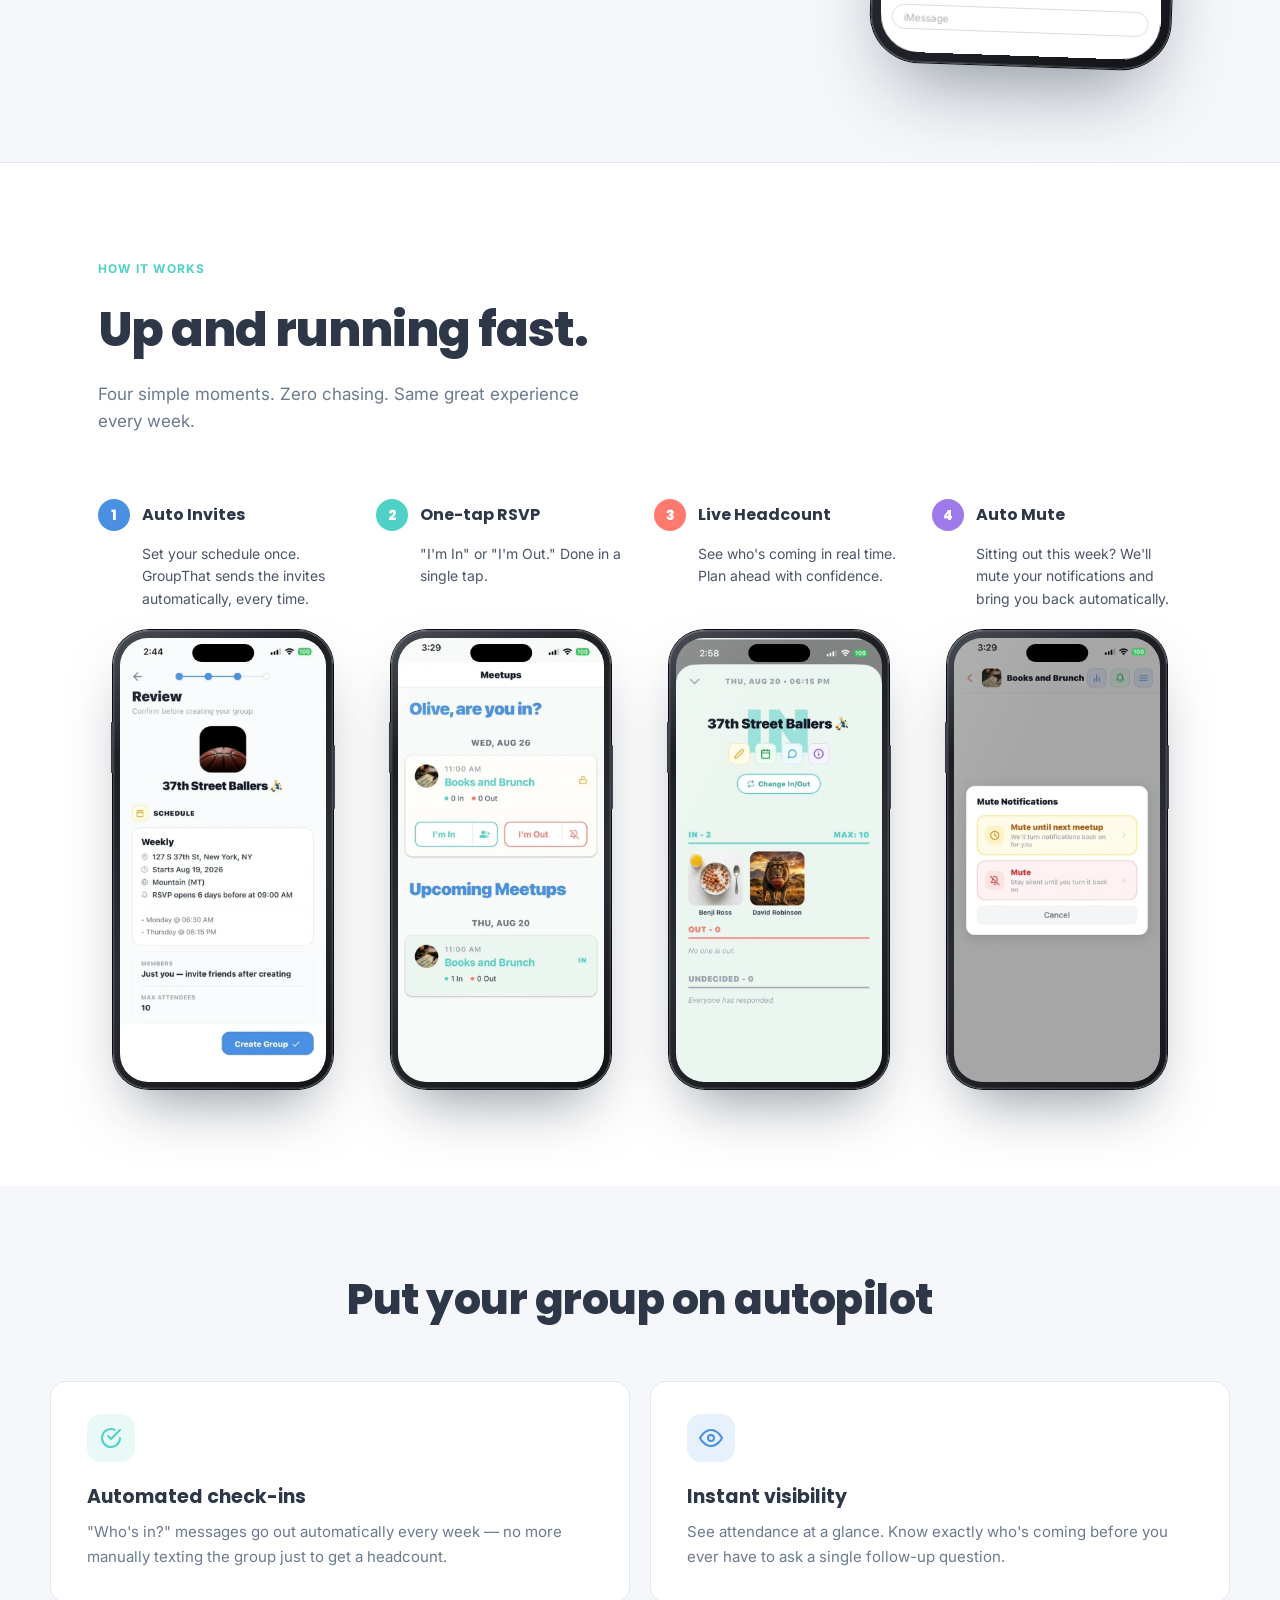
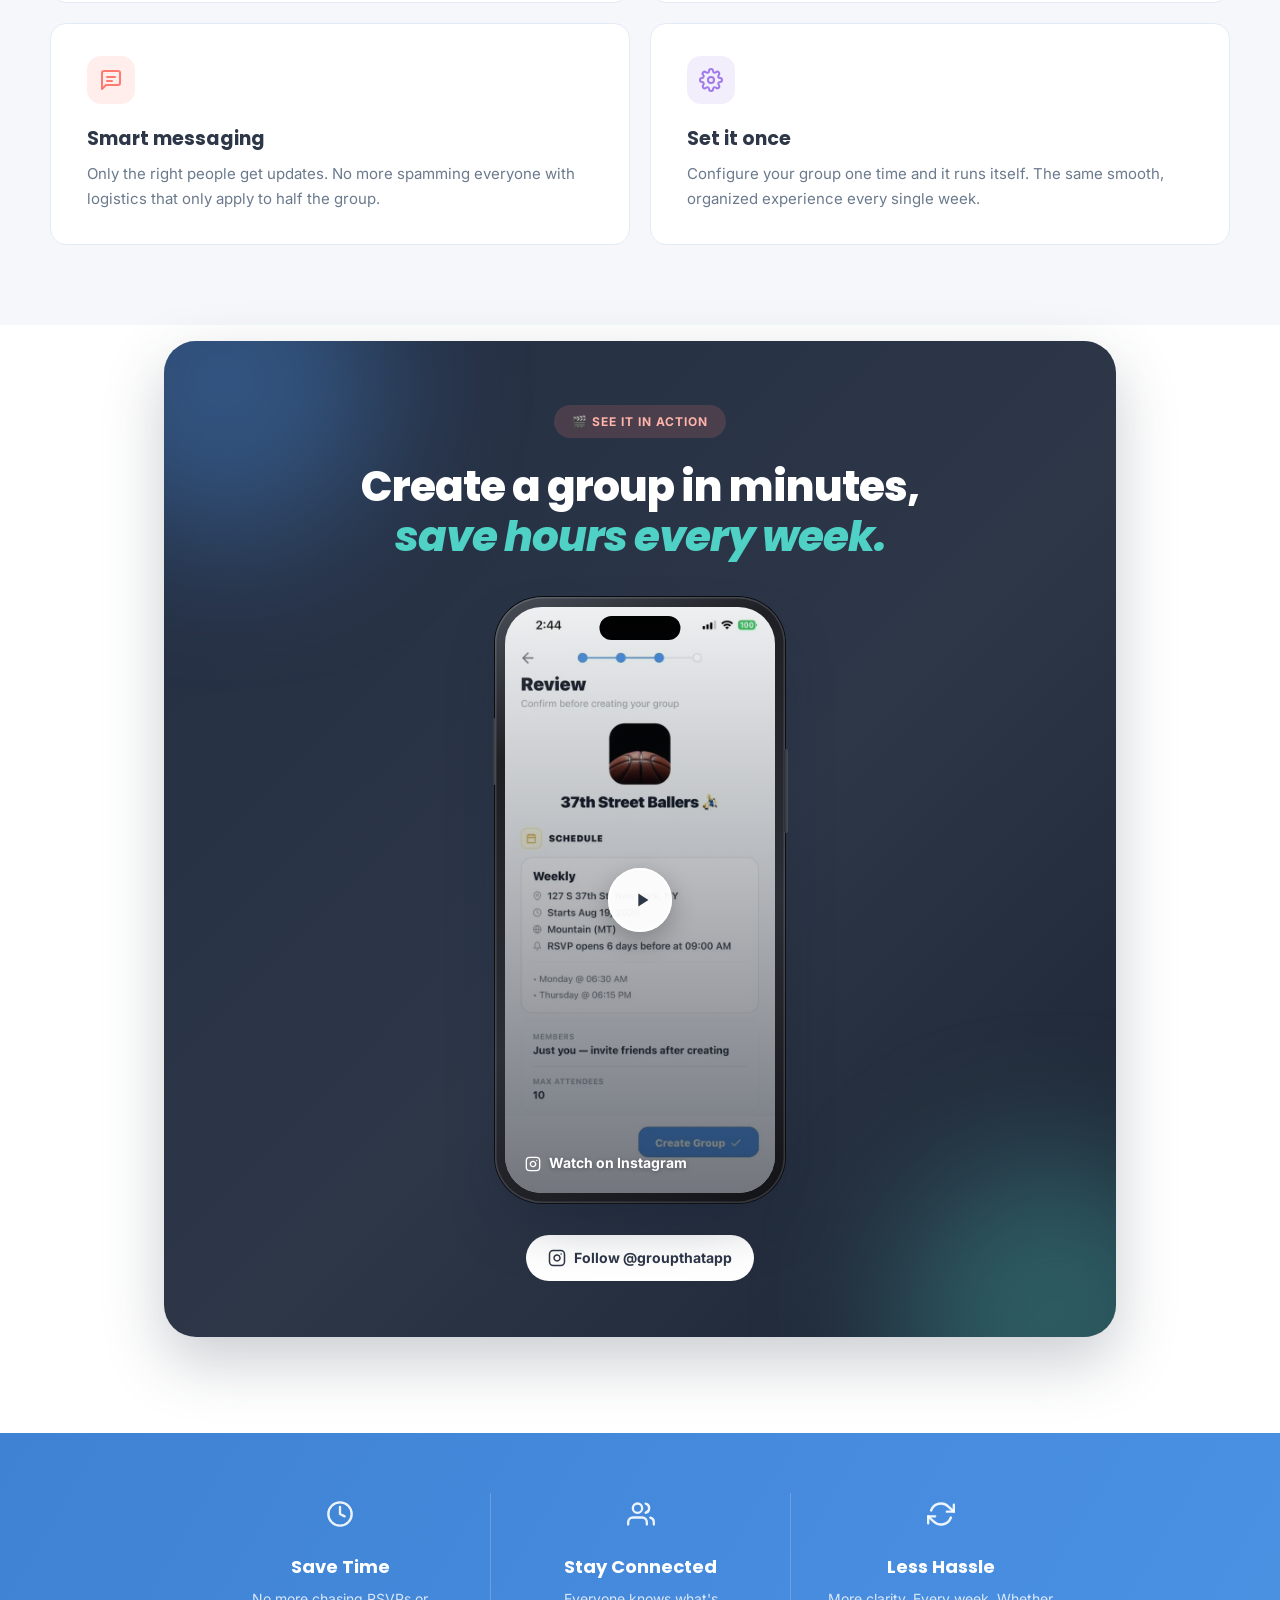
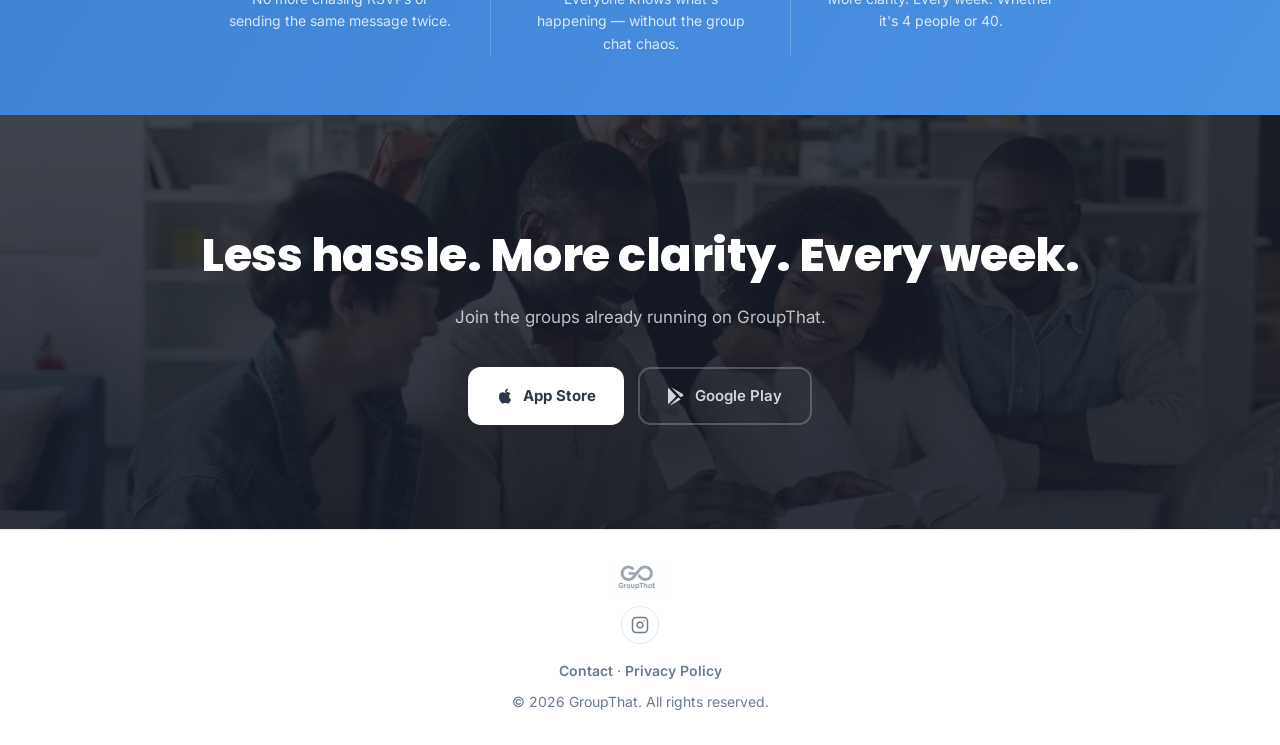
==== commit b79cb576: "Homepage: turn "Sound familiar?" into an animated group chat The problem strip was three lines of ce" ====
--- a/index.html
+++ b/index.html
@@ -323,40 +323,218 @@
     }
     .btn-ghost:hover { border-color: rgba(255,255,255,0.65); transform: translateY(-2px); }
 
-    /* ── PROBLEM STRIP ── */
+    /* ── PROBLEM: animated group chat ──
+       A scripted group chat plays inside an iPhone; each message is tagged
+       with the pain point it illustrates (data-pain) and that card lights up. */
     .problem {
+      position: relative;
+      overflow: hidden;
+      isolation: isolate;
       background: var(--gray-lt);
-      border-top: 1px solid #e2e8f2;
       border-bottom: 1px solid #e2e8f2;
-      padding: 44px 48px;
+      padding: 96px 48px;
+    }
+    .problem::before {
+      content: '';
+      position: absolute;
+      width: 560px; height: 560px;
+      right: -120px; top: -160px;
+      border-radius: 50%;
+      background: radial-gradient(circle, rgba(255,122,110,0.18) 0%, rgba(255,122,110,0) 65%);
+      z-index: -1;
     }
     .problem-inner {
-      max-width: 900px;
+      max-width: 1080px;
       margin: 0 auto;
       display: grid;
-      grid-template-columns: repeat(3, 1fr);
-    }
+      grid-template-columns: 1fr 300px;
+      column-gap: 88px;
+      align-items: center;
+    }
+    .problem-eyebrow {
+      font-size: 12px; font-weight: 700;
+      letter-spacing: 0.1em; text-transform: uppercase;
+      color: var(--coral);
+      margin-bottom: 14px;
+      display: flex; align-items: center; gap: 10px;
+    }
+    .problem-eyebrow::before { content: ''; width: 28px; height: 2px; border-radius: 2px; background: currentColor; }
     .problem-title {
       font-family: 'Poppins', sans-serif;
-      font-size: clamp(18px, 2.2vw, 24px);
-      font-weight: 700;
-      letter-spacing: -0.3px;
-      text-align: center;
+      font-size: clamp(34px, 4.6vw, 56px);
+      font-weight: 800;
+      line-height: 1.05;
+      letter-spacing: -1.5px;
       color: var(--charcoal);
-      max-width: 900px;
-      margin: 0 auto 28px;
-    }
-    .prob-item { padding: 0 36px; text-align: center; }
-    .prob-item + .prob-item { border-left: 1px solid #dce4ef; }
+      margin-bottom: 36px;
+    }
+    .prob-list { display: grid; gap: 14px; }
+    .prob-item {
+      position: relative;
+      display: grid;
+      grid-template-columns: 48px 1fr;
+      gap: 18px;
+      align-items: center;
+      background: var(--white);
+      border: 1px solid #e2eaf5;
+      border-radius: var(--radius);
+      padding: 20px 24px;
+      transition: opacity 0.45s ease, transform 0.45s cubic-bezier(.2,.7,.2,1), box-shadow 0.45s, border-color 0.45s;
+    }
+    .prob-item::before {
+      content: '';
+      position: absolute; left: -1px; top: 18px; bottom: 18px;
+      width: 3px; border-radius: 3px;
+      background: var(--coral);
+      transform: scaleY(0);
+      transition: transform 0.45s cubic-bezier(.2,.7,.2,1);
+    }
+    .prob-icon {
+      width: 48px; height: 48px;
+      border-radius: 14px;
+      display: flex; align-items: center; justify-content: center;
+      color: var(--coral);
+      background: rgba(255,122,110,0.12);
+      transition: transform 0.45s cubic-bezier(.2,.7,.2,1), background 0.45s, color 0.45s;
+    }
     .prob-label {
-      font-size: 13px;
+      font-size: 12px;
       font-weight: 700;
       letter-spacing: 0.1em;
       text-transform: uppercase;
       color: var(--coral);
-      margin-bottom: 10px;
-    }
-    .prob-text { font-size: 20px; font-weight: 600; color: var(--charcoal); line-height: 1.35; }
+      margin-bottom: 2px;
+      display: block;
+    }
+    .prob-text { display: block; font-family: 'Poppins', sans-serif; font-size: 19px; font-weight: 700; color: var(--charcoal); line-height: 1.3; }
+    /* While the chat plays, the card matching the latest message lights up */
+    .problem.is-playing .prob-item { opacity: 0.55; }
+    .problem.is-playing .prob-item.on {
+      opacity: 1;
+      transform: translateX(10px);
+      border-color: rgba(255,122,110,0.45);
+      box-shadow: 0 18px 40px -16px rgba(255,122,110,0.35);
+    }
+    .prob-item.on::before { transform: scaleY(1); }
+    .prob-item.on .prob-icon { background: var(--coral); color: var(--white); transform: rotate(-6deg) scale(1.06); }
+    .problem-next {
+      display: inline-flex; align-items: center; gap: 8px;
+      margin-top: 28px;
+      font-weight: 700; font-size: 15px;
+      color: var(--blue);
+      text-decoration: none;
+    }
+    .problem-next svg { transition: transform 0.2s; }
+    .problem-next:hover svg { transform: translateY(3px); }
+
+    .problem-phone { position: relative; }
+    .problem-phone .iphone { box-shadow: 0 40px 80px -28px rgba(20,30,50,0.5), 0 0 0 1px #0b0c0f, inset 0 0 0 1.5px rgba(255,255,255,0.14); }
+    .problem-phone .iphone { transform: rotate(2deg); }
+
+    /* Chat UI — sized in container units so it scales with the phone */
+    .chat {
+      container-type: inline-size;
+      position: absolute; inset: 0;
+      display: flex; flex-direction: column;
+      background: #fff;
+      font-family: -apple-system, BlinkMacSystemFont, 'Inter', sans-serif;
+      color: #111;
+    }
+    .chat-status {
+      height: 13cqw; flex-shrink: 0;
+      display: flex; align-items: center; justify-content: space-between;
+      padding: 1cqw 8cqw 0 9cqw;
+      font-size: 4.6cqw; font-weight: 700;
+    }
+    .chat-status i { display: inline-flex; align-items: flex-end; gap: 0.6cqw; height: 3cqw; }
+    .chat-status i b { width: 0.9cqw; background: #111; border-radius: 1px; }
+    .chat-status i b:nth-child(1) { height: 35%; } .chat-status i b:nth-child(2) { height: 60%; }
+    .chat-status i b:nth-child(3) { height: 80%; } .chat-status i b:nth-child(4) { height: 100%; }
+    .chat-status .batt { width: 6.5cqw; height: 3.2cqw; border: 0.35cqw solid #111; border-radius: 1cqw; padding: 0.35cqw; margin-left: 1.6cqw; }
+    .chat-status .batt::before { content: ''; display: block; height: 100%; width: 70%; background: #111; border-radius: 0.4cqw; }
+    .chat-head {
+      flex-shrink: 0;
+      display: grid; grid-template-columns: 1fr auto 1fr; align-items: center;
+      padding: 1cqw 4cqw 3cqw;
+      border-bottom: 1px solid #ececf0;
+      background: #f8f8fa;
+    }
+    .chat-back { display: flex; align-items: center; gap: 1cqw; color: var(--blue); font-size: 4.4cqw; }
+    .chat-badge {
+      min-width: 7cqw; padding: 0.4cqw 1.8cqw;
+      border-radius: 99px;
+      background: var(--blue); color: #fff;
+      font-size: 3.4cqw; font-weight: 700; text-align: center;
+      font-variant-numeric: tabular-nums;
+    }
+    .chat-badge.bump { animation: gt-bump 0.45s ease; }
+    .chat-title { text-align: center; }
+    .chat-avatars { display: flex; justify-content: center; margin-bottom: 1cqw; }
+    .chat-avatars span {
+      width: 7.5cqw; height: 7.5cqw; border-radius: 50%;
+      border: 0.5cqw solid #f8f8fa;
+      margin-left: -2cqw;
+      font-size: 3.2cqw; font-weight: 700; color: #fff;
+      display: flex; align-items: center; justify-content: center;
+    }
+    .chat-avatars span:first-child { margin-left: 0; }
+    .chat-name { display: block; font-size: 3.8cqw; font-weight: 600; }
+    .chat-sub { display: block; font-size: 2.9cqw; color: #8a8a8e; }
+    .chat-body {
+      flex: 1; min-height: 0;
+      overflow: hidden;
+      display: flex; flex-direction: column; justify-content: flex-end;
+      padding: 3cqw 4cqw 2cqw;
+    }
+    .msg {
+      display: grid;
+      grid-template-rows: 1fr;
+      transition: grid-template-rows 0.35s ease;
+    }
+    .msg > div {
+      min-height: 0; overflow: hidden;
+      display: flex; align-items: flex-end; gap: 2cqw;
+      padding-top: 1.6cqw;
+    }
+    .msg .av {
+      width: 7cqw; height: 7cqw; border-radius: 50%; flex-shrink: 0;
+      font-size: 3.4cqw; font-weight: 700; color: #fff;
+      display: flex; align-items: center; justify-content: center;
+    }
+    .msg .who { display: block; font-size: 3cqw; color: #8a8a8e; margin: 0 0 0.6cqw 3cqw; }
+    .msg .bubble {
+      display: inline-block;
+      max-width: 74cqw;
+      padding: 2cqw 3.4cqw;
+      border-radius: 4.6cqw;
+      background: #e9e9eb;
+      font-size: 4.4cqw; line-height: 1.3;
+    }
+    .msg .bubble.emoji { background: none; padding: 0 1cqw; font-size: 8cqw; line-height: 1; }
+    .msg.out > div { justify-content: flex-end; }
+    .msg.out .bubble { background: var(--blue); color: #fff; }
+    .chat-input {
+      flex-shrink: 0;
+      margin: 1cqw 4cqw 8cqw;
+      height: 9cqw;
+      border: 1px solid #dcdce0;
+      border-radius: 99px;
+      display: flex; align-items: center;
+      padding: 0 4cqw;
+      font-size: 3.6cqw; color: #b0b0b5;
+    }
+    .typing { display: inline-flex; gap: 1cqw; padding: 2.6cqw 3.4cqw; }
+    .typing i { width: 1.6cqw; height: 1.6cqw; border-radius: 50%; background: #9a9aa0; animation: gt-typing 1s infinite ease-in-out; }
+    .typing i:nth-child(2) { animation-delay: 0.15s; } .typing i:nth-child(3) { animation-delay: 0.3s; }
+    @keyframes gt-typing { 0%, 60%, 100% { opacity: 0.35; transform: none; } 30% { opacity: 1; transform: translateY(-0.8cqw); } }
+    /* Hidden until played (only once the script is running) */
+    .chat.is-live .msg { grid-template-rows: 0fr; }
+    .chat.is-live .msg .bubble, .chat.is-live .msg .av, .chat.is-live .msg .who { opacity: 0; transform: translateY(2cqw) scale(0.9); transition: opacity 0.3s ease, transform 0.35s cubic-bezier(.2,.9,.3,1.3); }
+    .chat.is-live .msg.out .bubble { transform-origin: right bottom; }
+    .chat.is-live .msg .bubble { transform-origin: left bottom; }
+    .chat.is-live .msg.shown { grid-template-rows: 1fr; }
+    .chat.is-live .msg.shown .bubble, .chat.is-live .msg.shown .av, .chat.is-live .msg.shown .who { opacity: 1; transform: none; }
+    .chat.is-live.fade .chat-body > * { opacity: 0; transition: opacity 0.5s; }
 
     /* ── APP SCREENS ── */
     .screens-section {
@@ -774,10 +952,17 @@
       .hero-phones { height: 440px; max-width: 400px; width: 100%; margin: 0 auto; }
       .hero-phones .iphone { width: 188px; }
       .hero-chip { left: 0; bottom: 40px; }
-      .problem { padding: 36px 24px; }
-      .problem-inner { grid-template-columns: 1fr; gap: 28px; }
-      .prob-item + .prob-item { border-left: none; border-top: 1px solid #dce4ef; padding-top: 28px; }
-      .prob-item { padding: 0; }
+      .problem { padding: 64px 24px; }
+      .problem-inner { grid-template-columns: 1fr; }
+      .problem-left { display: contents; }
+      .problem-copy { order: 1; } .problem-phone { order: 2; } .prob-list { order: 3; }
+      .problem-copy { text-align: center; }
+      .problem-eyebrow { justify-content: center; }
+      .problem-title { margin-bottom: 32px; }
+      .problem-phone { width: 240px; margin: 0 auto 36px; }
+      .prob-item { padding: 18px 20px; }
+      .problem.is-playing .prob-item.on { transform: scale(1.02); }
+      .problem-next { display: flex; justify-content: center; }
       .screens-section { padding: 64px 24px; }
       .watch-section { margin: 8px auto 64px; padding: 0 16px; }
       .watch-card { padding: 48px 24px 44px; border-radius: 24px; }
@@ -800,7 +985,7 @@
     }
     @media (prefers-reduced-motion: reduce) {
       .hero-copy > *, .hero-phones, .hero-phones .iphone, .hero-chip, .hero h1 .l2,
-      .marquee-track, .benefits, .watch-play::before { animation: none !important; }
+      .marquee-track, .benefits, .watch-play::before, .typing i { animation: none !important; }
       .hero-phones .iphone, .hero-chip { transform: rotate(var(--rot)); }
       .marquee-track { flex-wrap: wrap; width: auto; justify-content: center; }
       .marquee-track ul[aria-hidden] { display: none; }
@@ -894,27 +1079,66 @@
   </div>
 </div>
 
-<!-- PROBLEM STRIP -->
-<div class="problem">
-  <h2 class="problem-title">Sound familiar?</h2>
+<!-- PROBLEM: a group chat plays out the pain points -->
+<section class="problem" aria-labelledby="problemTitle">
   <div class="problem-inner">
-    <div class="prob-item">
-      <div class="prob-label">The Problem</div>
-      <div class="prob-text">Hard to track who's "in" or "out"</div>
+    <div class="problem-left">
+    <div class="problem-copy" data-reveal>
+      <div class="problem-eyebrow">The group chat way</div>
+      <h2 class="problem-title" id="problemTitle">Sound familiar?</h2>
     </div>
-    <div class="prob-item">
-      <div class="prob-label">Every Week</div>
-      <div class="prob-text">Endless text reminders to the whole group</div>
+
+    <ul class="prob-list" role="list" style="list-style:none" data-reveal>
+    <li class="prob-item" data-pain="1">
+      <span class="prob-icon"><svg width="22" height="22" viewBox="0 0 24 24" fill="none" stroke="currentColor" stroke-width="2" stroke-linecap="round" stroke-linejoin="round" aria-hidden="true"><circle cx="9" cy="8" r="3.5"/><path d="M2.5 20a6.5 6.5 0 0 1 13 0"/><path d="M17 8.5a2.5 2.5 0 1 1 3 2.45c-.6.15-1 .65-1 1.25V13"/><line x1="19" y1="16.5" x2="19" y2="16.5"/></svg></span>
+      <span><span class="prob-label">The Problem</span><span class="prob-text">Hard to track who's "in" or "out"</span></span>
+    </li>
+    <li class="prob-item" data-pain="2">
+      <span class="prob-icon"><svg width="22" height="22" viewBox="0 0 24 24" fill="none" stroke="currentColor" stroke-width="2" stroke-linecap="round" stroke-linejoin="round" aria-hidden="true"><path d="M21 15a2 2 0 0 1-2 2H7l-4 4V5a2 2 0 0 1 2-2h14a2 2 0 0 1 2 2z"/><polyline points="15 7 17 9 15 11"/><path d="M7 11V10a1 1 0 0 1 1-1h9"/></svg></span>
+      <span><span class="prob-label">Every Week</span><span class="prob-text">Endless text reminders to the whole group</span></span>
+    </li>
+    <li class="prob-item" data-pain="3">
+      <span class="prob-icon"><svg width="22" height="22" viewBox="0 0 24 24" fill="none" stroke="currentColor" stroke-width="2" stroke-linecap="round" stroke-linejoin="round" aria-hidden="true"><circle cx="12" cy="12" r="9.5"/><line x1="12" y1="7.5" x2="12" y2="12.5"/><line x1="12" y1="16.5" x2="12" y2="16.5"/></svg></span>
+      <span><span class="prob-label">The Result</span><span class="prob-text">Missed updates and confusion for everyone</span></span>
+    </li>
+      <li><a class="problem-next" href="#how-it-works">There's a better way <svg width="16" height="16" viewBox="0 0 24 24" fill="none" stroke="currentColor" stroke-width="2.5" stroke-linecap="round" stroke-linejoin="round" aria-hidden="true"><line x1="12" y1="5" x2="12" y2="19"/><polyline points="19 12 12 19 5 12"/></svg></a></li>
+    </ul>
     </div>
-    <div class="prob-item">
-      <div class="prob-label">The Result</div>
-      <div class="prob-text">Missed updates and confusion for everyone</div>
+
+    <div class="problem-phone" data-reveal="zoom" role="img" aria-label="A busy group chat: people reply maybe, thumbs-up and 'depends', the organizer keeps posting reminders, and others ask if it's tonight and what the plan is.">
+      <div class="iphone">
+        <div class="iphone-screen">
+          <div class="chat" aria-hidden="true">
+            <div class="chat-status"><span>5:41</span><span style="display:flex;align-items:center"><i><b></b><b></b><b></b><b></b></i><span class="batt"></span></span></div>
+            <div class="chat-head">
+              <span class="chat-back"><svg width="10" height="16" viewBox="0 0 10 16" fill="none" stroke="currentColor" stroke-width="2.4" stroke-linecap="round" stroke-linejoin="round" style="width:2.6cqw;height:auto"><polyline points="8 2 2 8 8 14"/></svg><span class="chat-badge">38</span></span>
+              <span class="chat-title"><span class="chat-avatars"><span style="background:#FF7A6E">M</span><span style="background:#9F7AEA">J</span><span style="background:#38B2AC">D</span><span style="background:#ED8936">S</span></span><span class="chat-name">Thursday Hoops</span><span class="chat-sub">14 people</span></span>
+              <span></span>
+            </div>
+            <div class="chat-body">
+          <div class="msg out" data-pain="2"><div><span class="bubble">Who's in for Thursday? 🏀</span></div></div>
+          <div class="msg" data-pain="1"><div><span class="av" style="background:#FF7A6E">M</span><span><span class="who">Marcus</span><span class="bubble">maybe</span></span></div></div>
+          <div class="msg" data-pain="1"><div><span class="av" style="background:#9F7AEA">J</span><span><span class="who">Jen</span><span class="bubble emoji">👍</span></span></div></div>
+          <div class="msg" data-pain="1"><div><span class="av" style="background:#38B2AC">D</span><span><span class="who">Dev</span><span class="bubble">depends what time</span></span></div></div>
+          <div class="msg" data-pain="1"><div><span class="av" style="background:#ED8936">S</span><span><span class="who">Sam</span><span class="bubble">in! can I bring my cousin?</span></span></div></div>
+          <div class="msg" data-pain="1"><div><span class="av" style="background:#4A90E2">C</span><span><span class="who">Chris</span><span class="bubble">who's going so far??</span></span></div></div>
+          <div class="msg out" data-pain="2"><div><span class="bubble">Reminder: Thursday 6:15 at 37th St. Need a headcount!</span></div></div>
+          <div class="msg" data-pain="3"><div><span class="av" style="background:#48BB78">A</span><span><span class="who">Alex</span><span class="bubble">wait is this tonight?</span></span></div></div>
+          <div class="msg" data-pain="1"><div><span class="av" style="background:#FF7A6E">M</span><span><span class="who">Marcus</span><span class="bubble">actually out, sorry</span></span></div></div>
+          <div class="msg out" data-pain="2"><div><span class="bubble">Bumping this ⬆️ who's in??</span></div></div>
+          <div class="msg" data-pain="3"><div><span class="av" style="background:#ED64A6">T</span><span><span class="who">Taylor</span><span class="bubble">just saw this. what's the plan?</span></span></div></div>
+          <div class="msg" data-pain="3"><div><span class="av" style="background:#38B2AC">D</span><span><span class="who">Dev</span><span class="bubble">did we ever decide on a time?</span></span></div></div>
+            </div>
+            <div class="chat-input">iMessage</div>
+          </div>
+        </div>
+      </div>
     </div>
   </div>
-</div>
+</section>
 
 <!-- APP SCREENS -->
-<section class="screens-section">
+<section class="screens-section" id="how-it-works">
   <div class="section-eyebrow">How it works</div>
   <h2>Up and running fast.</h2>
   <p class="screens-intro">Four simple moments. Zero chasing. Same great experience every week.</p>
@@ -1143,6 +1367,70 @@
       hero.addEventListener('mouseleave', function () { tilt.style.transform = ''; });
     }
   })();
+
+  // Problem section: play the scripted group chat while it's on screen,
+  // lighting up the pain point each message illustrates.
+  (function () {
+    var section = document.querySelector('.problem');
+    var chat = section && section.querySelector('.chat');
+    if (!chat || !('IntersectionObserver' in window)) return;
+    if (window.matchMedia('(prefers-reduced-motion: reduce)').matches) return;
+    var body = chat.querySelector('.chat-body');
+    var msgs = Array.prototype.slice.call(body.querySelectorAll('.msg'));
+    var items = section.querySelectorAll('.prob-item');
+    var badge = chat.querySelector('.chat-badge');
+    var typing = document.createElement('div');
+    typing.className = 'msg';
+    typing.innerHTML = '<div><span class="bubble typing"><i></i><i></i><i></i></span></div>';
+    var i = 0, unread = 38, timer = null, running = false;
+
+    function light(pain) {
+      items.forEach(function (el) { el.classList.toggle('on', el.getAttribute('data-pain') === pain); });
+    }
+    function reset() {
+      msgs.forEach(function (m) { m.classList.remove('shown'); });
+      if (typing.parentNode) typing.parentNode.removeChild(typing);
+      i = 0; unread = 38; badge.textContent = unread;
+    }
+    function step() {
+      if (!running) return;
+      if (i >= msgs.length) {
+        timer = setTimeout(function () {
+          chat.classList.add('fade');
+          timer = setTimeout(function () { reset(); chat.classList.remove('fade'); step(); }, 600);
+        }, 2600);
+        return;
+      }
+      var m = msgs[i];
+      var incoming = !m.classList.contains('out');
+      if (incoming) {
+        // show a typing bubble first, in the slot the message will take
+        body.insertBefore(typing, m);
+        typing.classList.remove('shown'); void typing.offsetWidth; typing.classList.add('shown');
+      }
+      timer = setTimeout(function () {
+        if (typing.parentNode) typing.parentNode.removeChild(typing);
+        m.classList.add('shown');
+        light(m.getAttribute('data-pain'));
+        if (incoming) {
+          unread += 1 + (i % 3);
+          badge.textContent = unread;
+          badge.classList.remove('bump'); void badge.offsetWidth; badge.classList.add('bump');
+        }
+        i++;
+        timer = setTimeout(step, incoming ? 650 : 1000);
+      }, incoming ? 650 : 200);
+    }
+
+    chat.classList.add('is-live');
+    section.classList.add('is-playing');
+    reset();
+    new IntersectionObserver(function (entries) {
+      var visible = entries[0].isIntersecting;
+      if (visible && !running) { running = true; step(); }
+      else if (!visible && running) { running = false; clearTimeout(timer); }
+    }, { threshold: 0.35 }).observe(section);
+  })();
 </script>
 </body>
 </html>
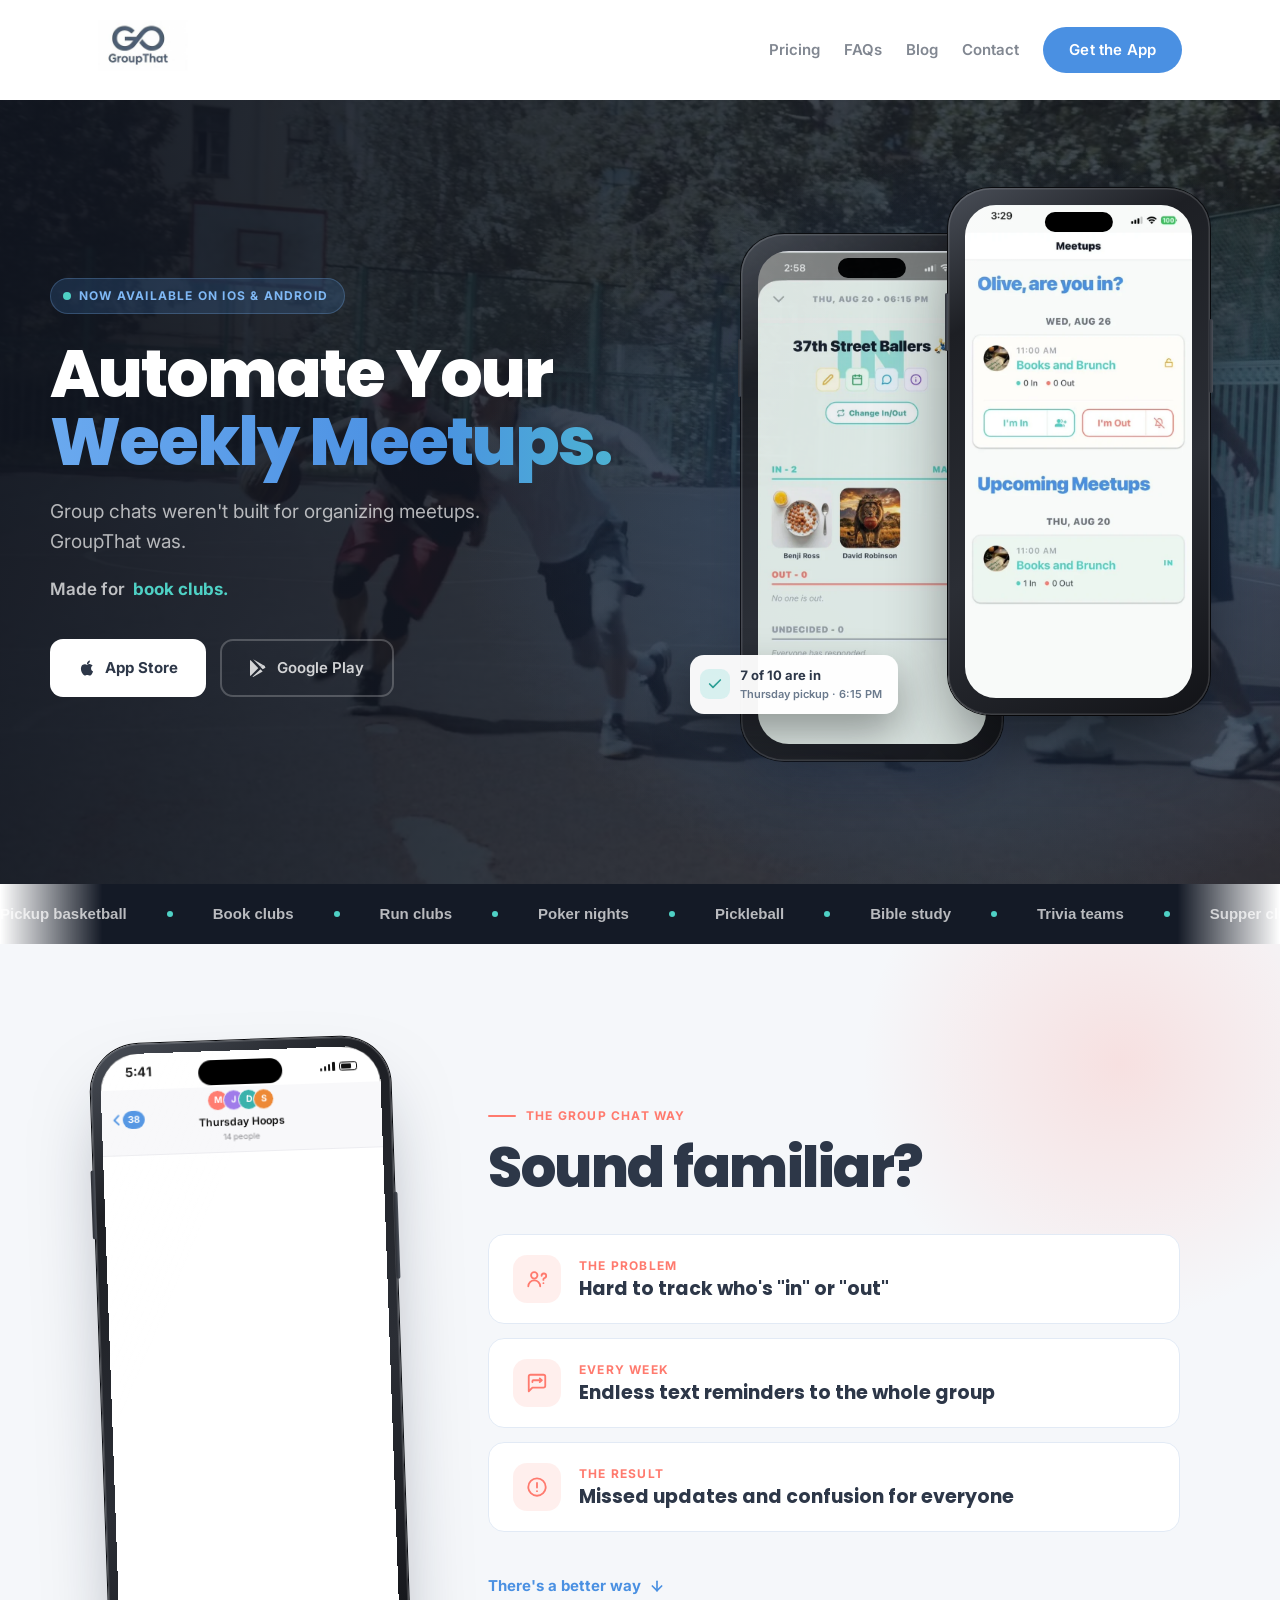
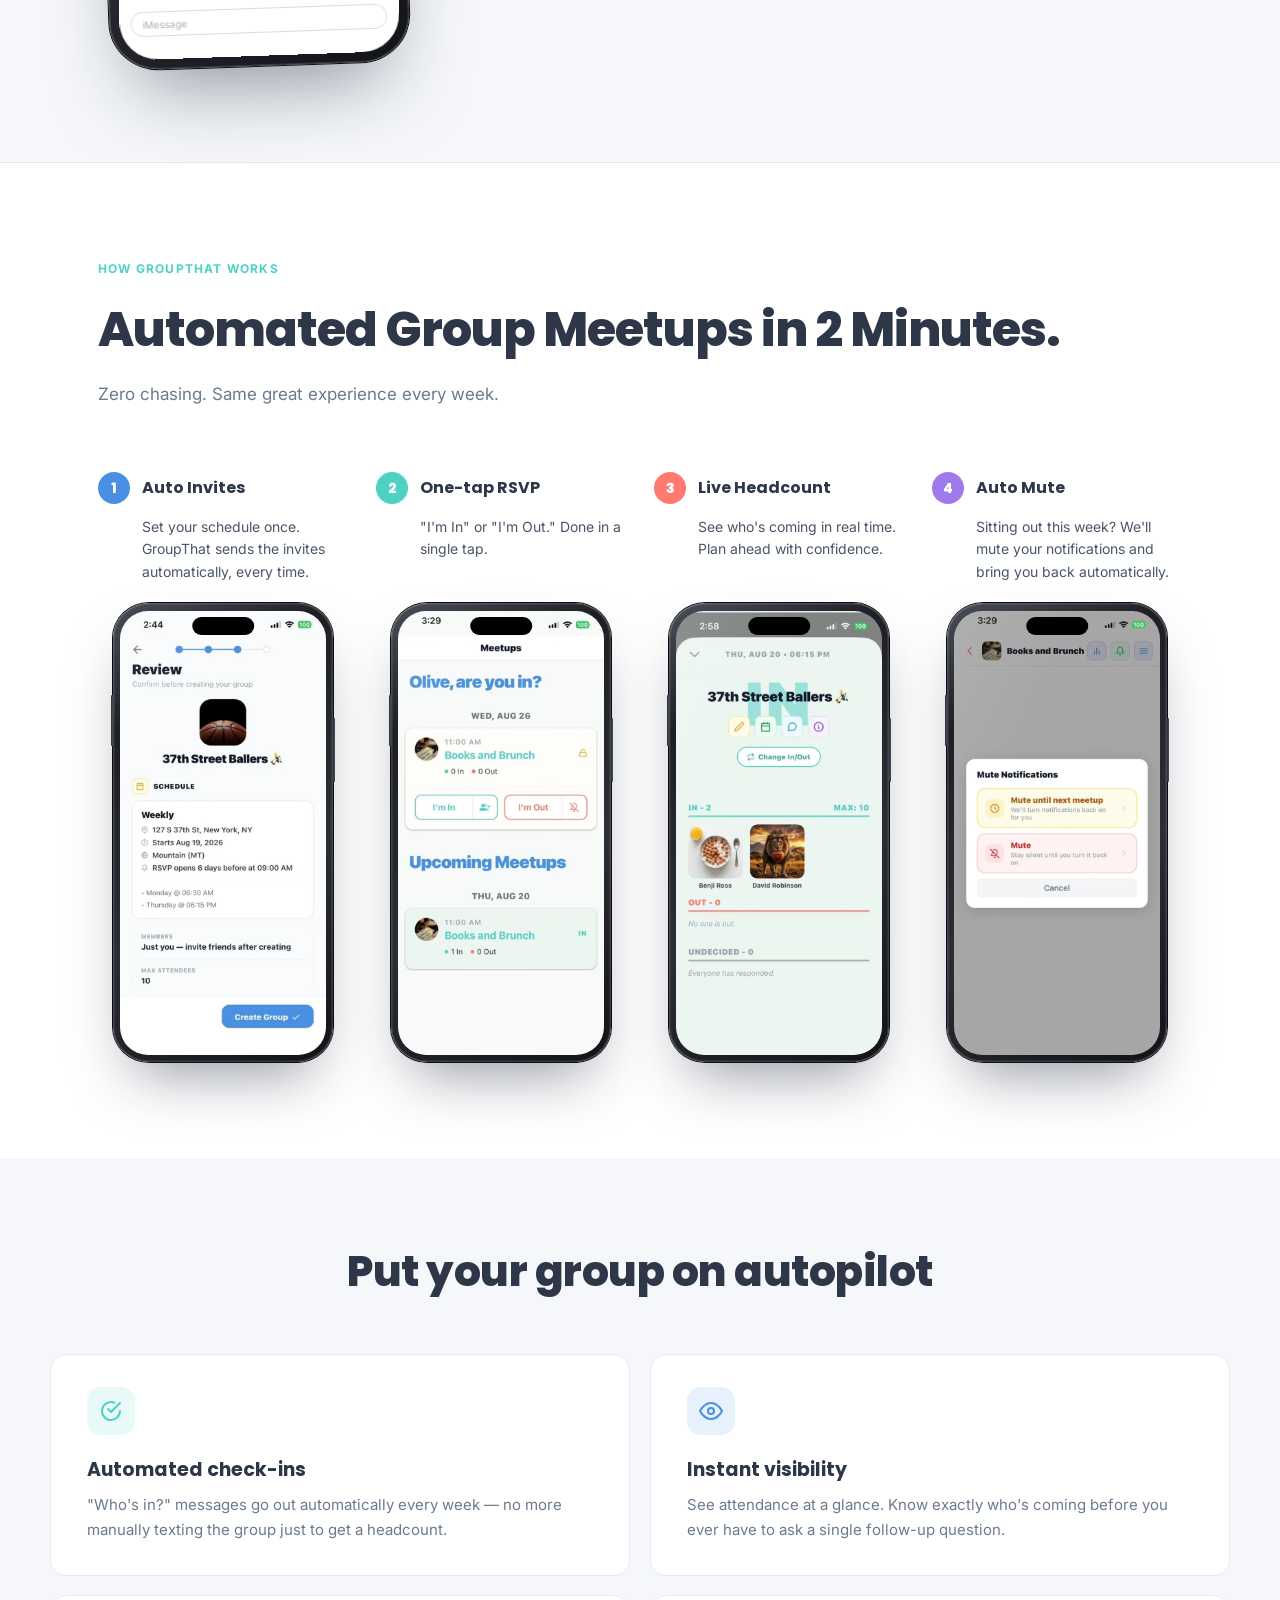
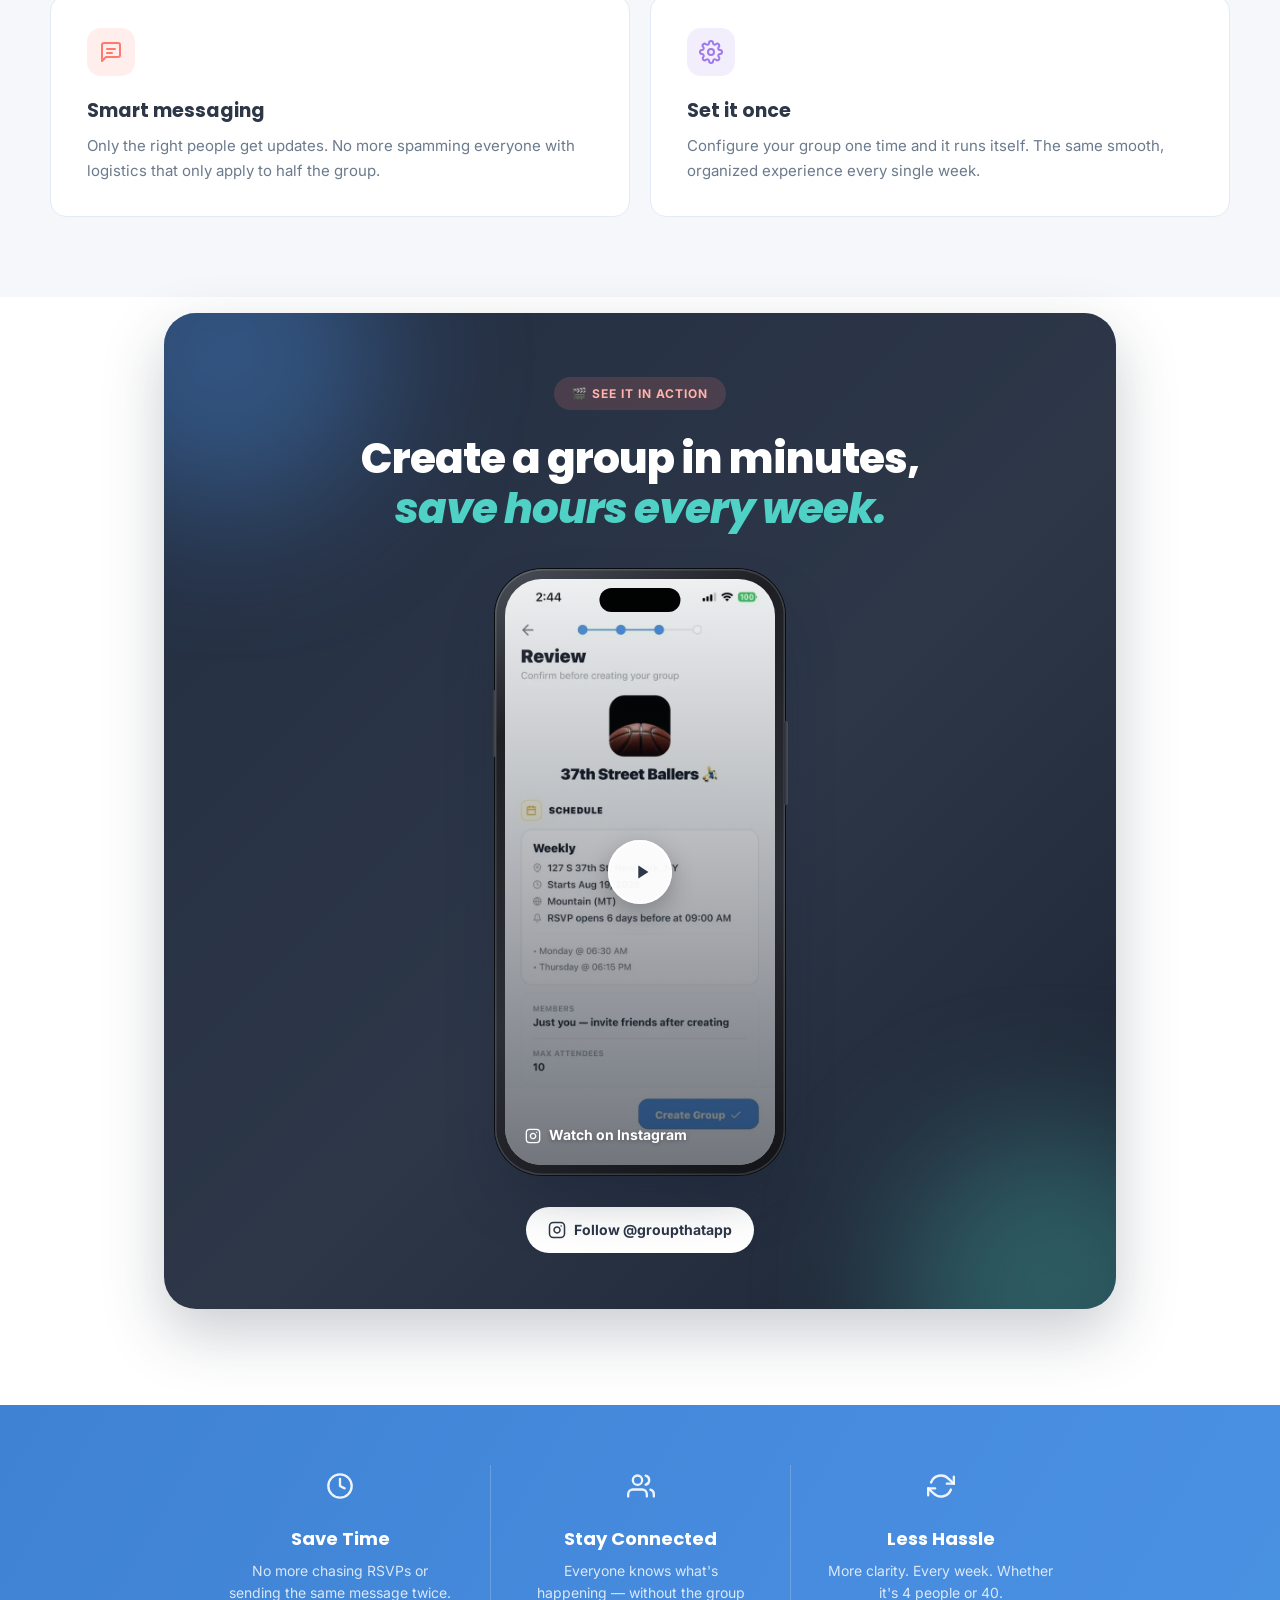
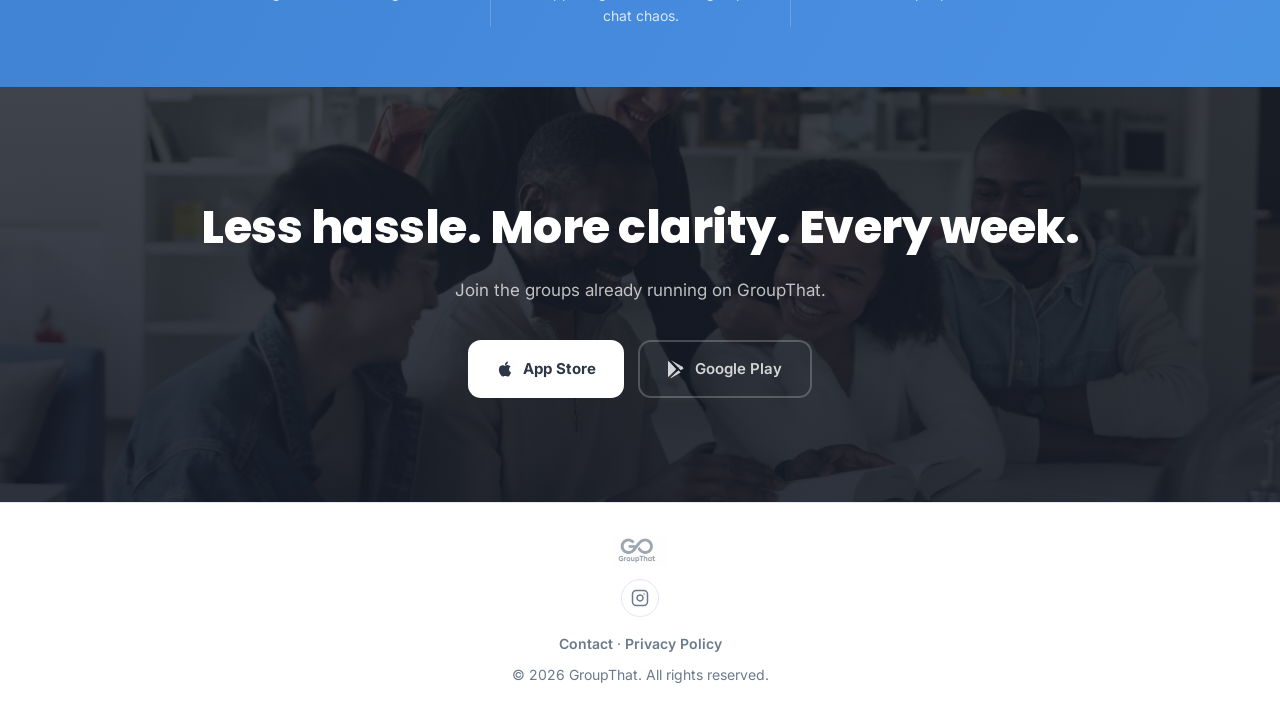
==== commit 86f0b9b0: "Homepage: phone on the left in "Sound familiar?", new How it works copy - "Sound familiar?": the cha" ====
--- a/index.html
+++ b/index.html
@@ -324,8 +324,7 @@
     .btn-ghost:hover { border-color: rgba(255,255,255,0.65); transform: translateY(-2px); }
 
     /* ── PROBLEM: animated group chat ──
-       A scripted group chat plays inside an iPhone; each message is tagged
-       with the pain point it illustrates (data-pain) and that card lights up. */
+       A scripted group chat plays inside an iPhone beside the pain points. */
     .problem {
       position: relative;
       overflow: hidden;
@@ -347,7 +346,7 @@
       max-width: 1080px;
       margin: 0 auto;
       display: grid;
-      grid-template-columns: 1fr 300px;
+      grid-template-columns: 300px 1fr;
       column-gap: 88px;
       align-items: center;
     }
@@ -379,15 +378,6 @@
       border: 1px solid #e2eaf5;
       border-radius: var(--radius);
       padding: 20px 24px;
-      transition: opacity 0.45s ease, transform 0.45s cubic-bezier(.2,.7,.2,1), box-shadow 0.45s, border-color 0.45s;
-    }
-    .prob-item::before {
-      content: '';
-      position: absolute; left: -1px; top: 18px; bottom: 18px;
-      width: 3px; border-radius: 3px;
-      background: var(--coral);
-      transform: scaleY(0);
-      transition: transform 0.45s cubic-bezier(.2,.7,.2,1);
     }
     .prob-icon {
       width: 48px; height: 48px;
@@ -395,7 +385,6 @@
       display: flex; align-items: center; justify-content: center;
       color: var(--coral);
       background: rgba(255,122,110,0.12);
-      transition: transform 0.45s cubic-bezier(.2,.7,.2,1), background 0.45s, color 0.45s;
     }
     .prob-label {
       font-size: 12px;
@@ -407,16 +396,6 @@
       display: block;
     }
     .prob-text { display: block; font-family: 'Poppins', sans-serif; font-size: 19px; font-weight: 700; color: var(--charcoal); line-height: 1.3; }
-    /* While the chat plays, the card matching the latest message lights up */
-    .problem.is-playing .prob-item { opacity: 0.55; }
-    .problem.is-playing .prob-item.on {
-      opacity: 1;
-      transform: translateX(10px);
-      border-color: rgba(255,122,110,0.45);
-      box-shadow: 0 18px 40px -16px rgba(255,122,110,0.35);
-    }
-    .prob-item.on::before { transform: scaleY(1); }
-    .prob-item.on .prob-icon { background: var(--coral); color: var(--white); transform: rotate(-6deg) scale(1.06); }
     .problem-next {
       display: inline-flex; align-items: center; gap: 8px;
       margin-top: 28px;
@@ -427,9 +406,9 @@
     .problem-next svg { transition: transform 0.2s; }
     .problem-next:hover svg { transform: translateY(3px); }
 
-    .problem-phone { position: relative; }
+    .problem-phone { position: relative; order: -1; }
     .problem-phone .iphone { box-shadow: 0 40px 80px -28px rgba(20,30,50,0.5), 0 0 0 1px #0b0c0f, inset 0 0 0 1.5px rgba(255,255,255,0.14); }
-    .problem-phone .iphone { transform: rotate(2deg); }
+    .problem-phone .iphone { transform: rotate(-2deg); }
 
     /* Chat UI — sized in container units so it scales with the phone */
     .chat {
@@ -961,7 +940,6 @@
       .problem-title { margin-bottom: 32px; }
       .problem-phone { width: 240px; margin: 0 auto 36px; }
       .prob-item { padding: 18px 20px; }
-      .problem.is-playing .prob-item.on { transform: scale(1.02); }
       .problem-next { display: flex; justify-content: center; }
       .screens-section { padding: 64px 24px; }
       .watch-section { margin: 8px auto 64px; padding: 0 16px; }
@@ -1089,15 +1067,15 @@
     </div>
 
     <ul class="prob-list" role="list" style="list-style:none" data-reveal>
-    <li class="prob-item" data-pain="1">
+    <li class="prob-item">
       <span class="prob-icon"><svg width="22" height="22" viewBox="0 0 24 24" fill="none" stroke="currentColor" stroke-width="2" stroke-linecap="round" stroke-linejoin="round" aria-hidden="true"><circle cx="9" cy="8" r="3.5"/><path d="M2.5 20a6.5 6.5 0 0 1 13 0"/><path d="M17 8.5a2.5 2.5 0 1 1 3 2.45c-.6.15-1 .65-1 1.25V13"/><line x1="19" y1="16.5" x2="19" y2="16.5"/></svg></span>
       <span><span class="prob-label">The Problem</span><span class="prob-text">Hard to track who's "in" or "out"</span></span>
     </li>
-    <li class="prob-item" data-pain="2">
+    <li class="prob-item">
       <span class="prob-icon"><svg width="22" height="22" viewBox="0 0 24 24" fill="none" stroke="currentColor" stroke-width="2" stroke-linecap="round" stroke-linejoin="round" aria-hidden="true"><path d="M21 15a2 2 0 0 1-2 2H7l-4 4V5a2 2 0 0 1 2-2h14a2 2 0 0 1 2 2z"/><polyline points="15 7 17 9 15 11"/><path d="M7 11V10a1 1 0 0 1 1-1h9"/></svg></span>
       <span><span class="prob-label">Every Week</span><span class="prob-text">Endless text reminders to the whole group</span></span>
     </li>
-    <li class="prob-item" data-pain="3">
+    <li class="prob-item">
       <span class="prob-icon"><svg width="22" height="22" viewBox="0 0 24 24" fill="none" stroke="currentColor" stroke-width="2" stroke-linecap="round" stroke-linejoin="round" aria-hidden="true"><circle cx="12" cy="12" r="9.5"/><line x1="12" y1="7.5" x2="12" y2="12.5"/><line x1="12" y1="16.5" x2="12" y2="16.5"/></svg></span>
       <span><span class="prob-label">The Result</span><span class="prob-text">Missed updates and confusion for everyone</span></span>
     </li>
@@ -1116,18 +1094,18 @@
               <span></span>
             </div>
             <div class="chat-body">
-          <div class="msg out" data-pain="2"><div><span class="bubble">Who's in for Thursday? 🏀</span></div></div>
-          <div class="msg" data-pain="1"><div><span class="av" style="background:#FF7A6E">M</span><span><span class="who">Marcus</span><span class="bubble">maybe</span></span></div></div>
-          <div class="msg" data-pain="1"><div><span class="av" style="background:#9F7AEA">J</span><span><span class="who">Jen</span><span class="bubble emoji">👍</span></span></div></div>
-          <div class="msg" data-pain="1"><div><span class="av" style="background:#38B2AC">D</span><span><span class="who">Dev</span><span class="bubble">depends what time</span></span></div></div>
-          <div class="msg" data-pain="1"><div><span class="av" style="background:#ED8936">S</span><span><span class="who">Sam</span><span class="bubble">in! can I bring my cousin?</span></span></div></div>
-          <div class="msg" data-pain="1"><div><span class="av" style="background:#4A90E2">C</span><span><span class="who">Chris</span><span class="bubble">who's going so far??</span></span></div></div>
-          <div class="msg out" data-pain="2"><div><span class="bubble">Reminder: Thursday 6:15 at 37th St. Need a headcount!</span></div></div>
-          <div class="msg" data-pain="3"><div><span class="av" style="background:#48BB78">A</span><span><span class="who">Alex</span><span class="bubble">wait is this tonight?</span></span></div></div>
-          <div class="msg" data-pain="1"><div><span class="av" style="background:#FF7A6E">M</span><span><span class="who">Marcus</span><span class="bubble">actually out, sorry</span></span></div></div>
-          <div class="msg out" data-pain="2"><div><span class="bubble">Bumping this ⬆️ who's in??</span></div></div>
-          <div class="msg" data-pain="3"><div><span class="av" style="background:#ED64A6">T</span><span><span class="who">Taylor</span><span class="bubble">just saw this. what's the plan?</span></span></div></div>
-          <div class="msg" data-pain="3"><div><span class="av" style="background:#38B2AC">D</span><span><span class="who">Dev</span><span class="bubble">did we ever decide on a time?</span></span></div></div>
+          <div class="msg out"><div><span class="bubble">Who's in for Thursday? 🏀</span></div></div>
+          <div class="msg"><div><span class="av" style="background:#FF7A6E">M</span><span><span class="who">Marcus</span><span class="bubble">maybe</span></span></div></div>
+          <div class="msg"><div><span class="av" style="background:#9F7AEA">J</span><span><span class="who">Jen</span><span class="bubble emoji">👍</span></span></div></div>
+          <div class="msg"><div><span class="av" style="background:#38B2AC">D</span><span><span class="who">Dev</span><span class="bubble">depends what time</span></span></div></div>
+          <div class="msg"><div><span class="av" style="background:#ED8936">S</span><span><span class="who">Sam</span><span class="bubble">in! can I bring my cousin?</span></span></div></div>
+          <div class="msg"><div><span class="av" style="background:#4A90E2">C</span><span><span class="who">Chris</span><span class="bubble">who's going so far??</span></span></div></div>
+          <div class="msg out"><div><span class="bubble">Reminder: Thursday 6:15 at 37th St. Need a headcount!</span></div></div>
+          <div class="msg"><div><span class="av" style="background:#48BB78">A</span><span><span class="who">Alex</span><span class="bubble">wait is this tonight?</span></span></div></div>
+          <div class="msg"><div><span class="av" style="background:#FF7A6E">M</span><span><span class="who">Marcus</span><span class="bubble">actually out, sorry</span></span></div></div>
+          <div class="msg out"><div><span class="bubble">Bumping this ⬆️ who's in??</span></div></div>
+          <div class="msg"><div><span class="av" style="background:#ED64A6">T</span><span><span class="who">Taylor</span><span class="bubble">just saw this. what's the plan?</span></span></div></div>
+          <div class="msg"><div><span class="av" style="background:#38B2AC">D</span><span><span class="who">Dev</span><span class="bubble">did we ever decide on a time?</span></span></div></div>
             </div>
             <div class="chat-input">iMessage</div>
           </div>
@@ -1139,9 +1117,9 @@
 
 <!-- APP SCREENS -->
 <section class="screens-section" id="how-it-works">
-  <div class="section-eyebrow">How it works</div>
-  <h2>Up and running fast.</h2>
-  <p class="screens-intro">Four simple moments. Zero chasing. Same great experience every week.</p>
+  <div class="section-eyebrow">How GroupThat works</div>
+  <h2>Automated Group Meetups in 2 Minutes.</h2>
+  <p class="screens-intro">Zero chasing. Same great experience every week.</p>
 
   <div class="screens-grid">
 
@@ -1368,8 +1346,7 @@
     }
   })();
 
-  // Problem section: play the scripted group chat while it's on screen,
-  // lighting up the pain point each message illustrates.
+  // Problem section: play the scripted group chat while it's on screen.
   (function () {
     var section = document.querySelector('.problem');
     var chat = section && section.querySelector('.chat');
@@ -1377,16 +1354,12 @@
     if (window.matchMedia('(prefers-reduced-motion: reduce)').matches) return;
     var body = chat.querySelector('.chat-body');
     var msgs = Array.prototype.slice.call(body.querySelectorAll('.msg'));
-    var items = section.querySelectorAll('.prob-item');
     var badge = chat.querySelector('.chat-badge');
     var typing = document.createElement('div');
     typing.className = 'msg';
     typing.innerHTML = '<div><span class="bubble typing"><i></i><i></i><i></i></span></div>';
     var i = 0, unread = 38, timer = null, running = false;
 
-    function light(pain) {
-      items.forEach(function (el) { el.classList.toggle('on', el.getAttribute('data-pain') === pain); });
-    }
     function reset() {
       msgs.forEach(function (m) { m.classList.remove('shown'); });
       if (typing.parentNode) typing.parentNode.removeChild(typing);
@@ -1411,7 +1384,6 @@
       timer = setTimeout(function () {
         if (typing.parentNode) typing.parentNode.removeChild(typing);
         m.classList.add('shown');
-        light(m.getAttribute('data-pain'));
         if (incoming) {
           unread += 1 + (i % 3);
           badge.textContent = unread;
@@ -1423,7 +1395,6 @@
     }
 
     chat.classList.add('is-live');
-    section.classList.add('is-playing');
     reset();
     new IntersectionObserver(function (entries) {
       var visible = entries[0].isIntersecting;
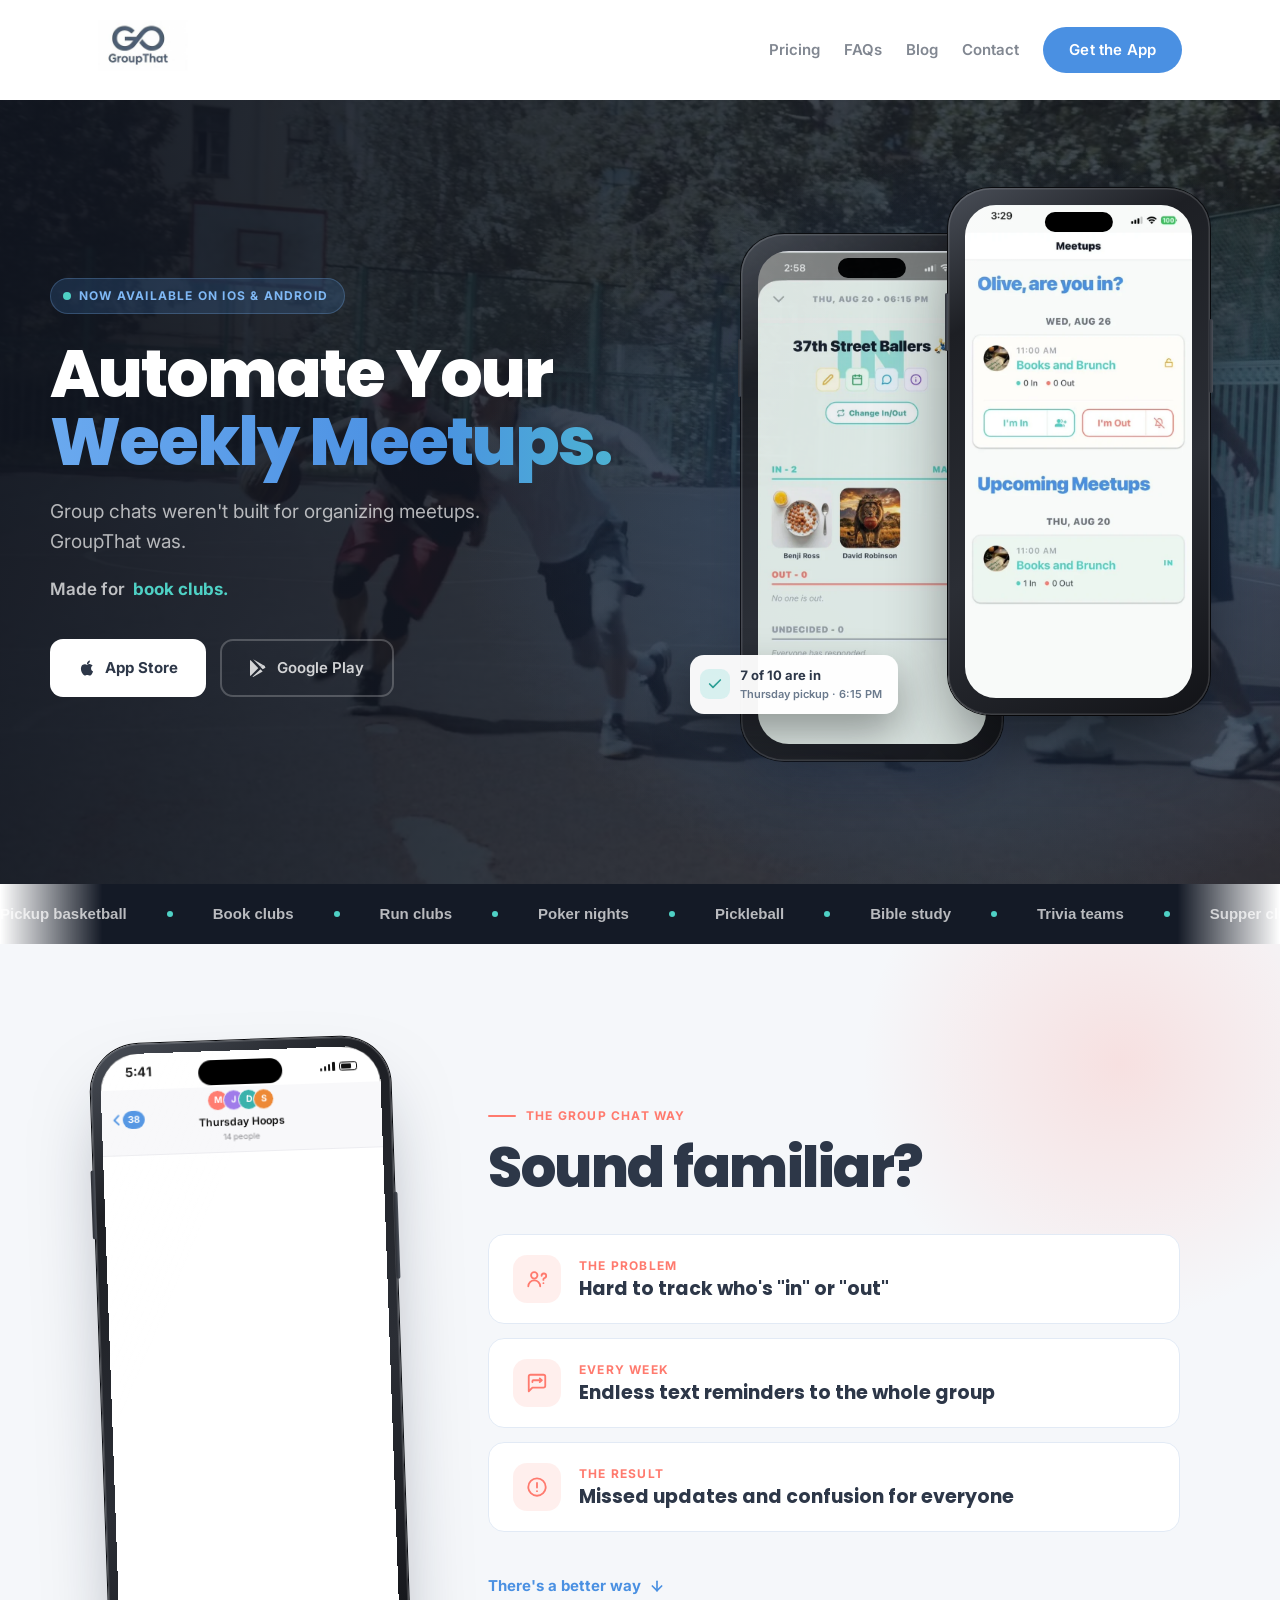
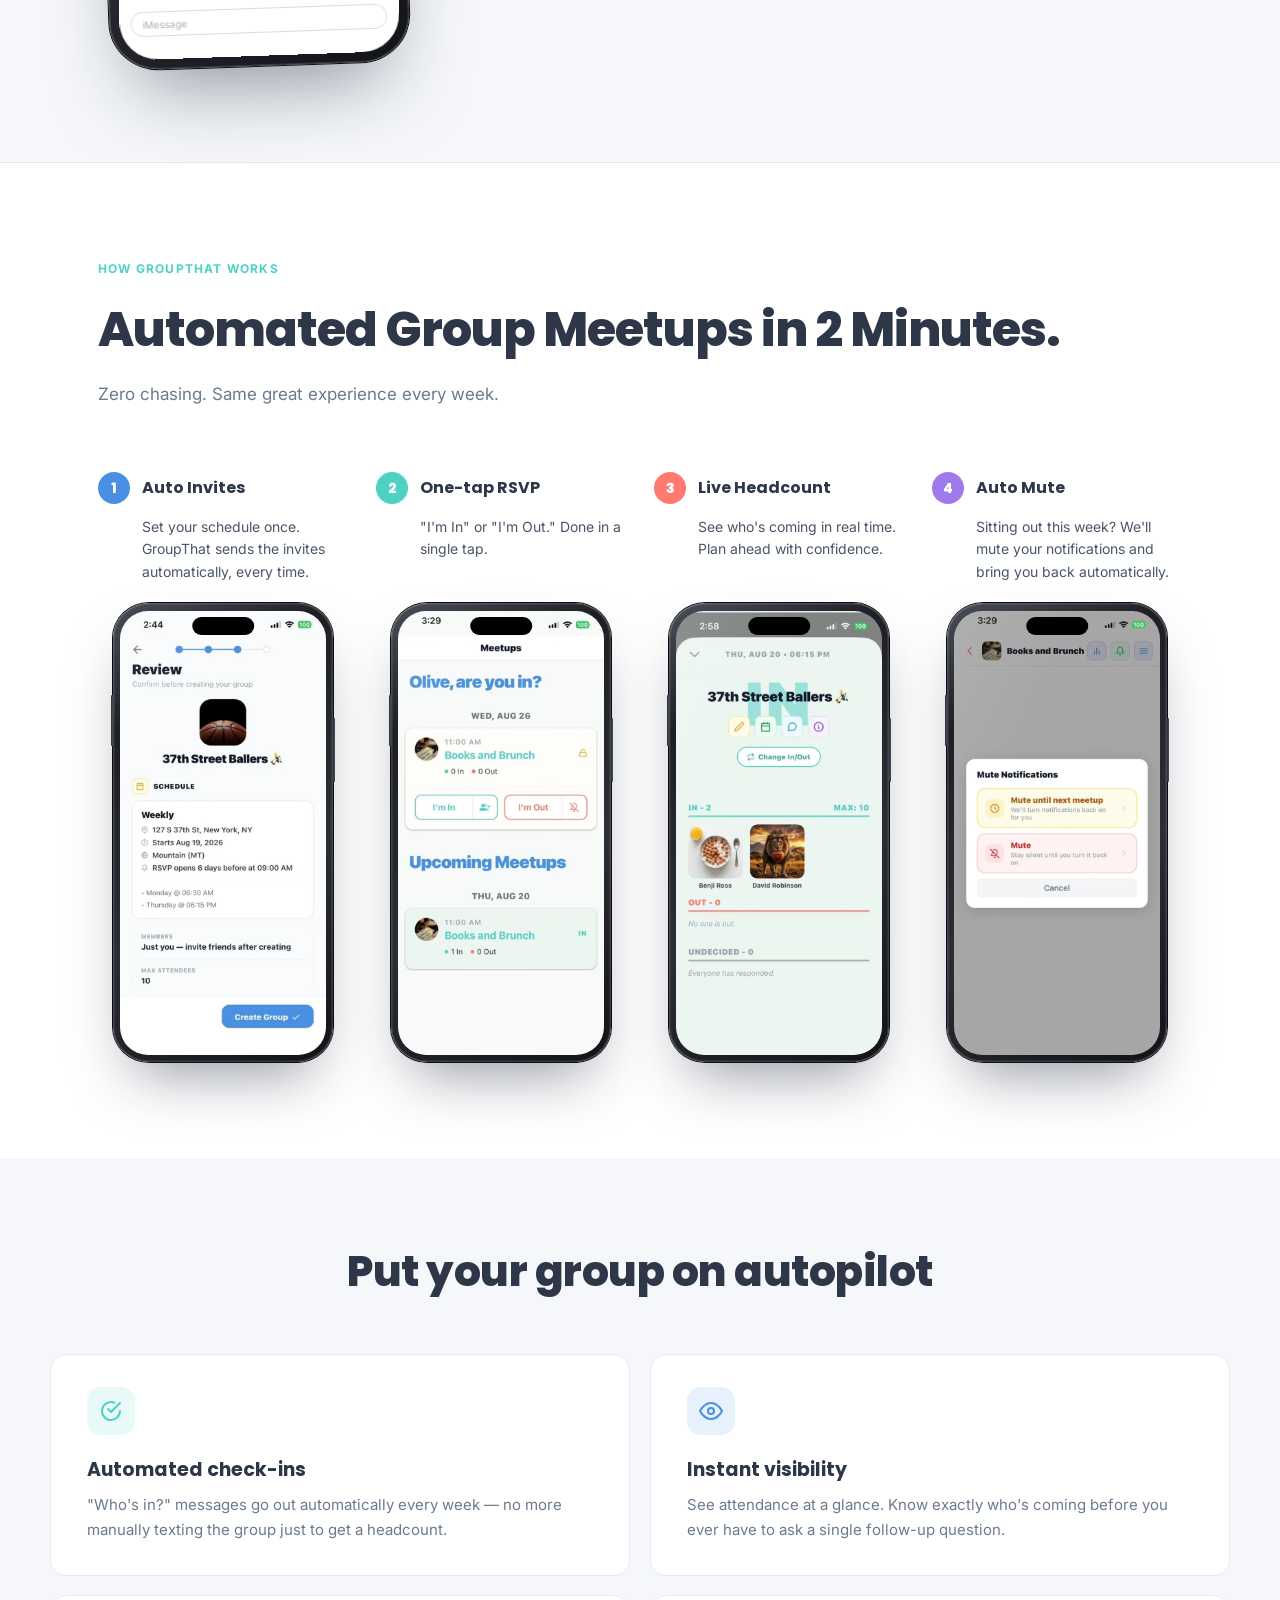
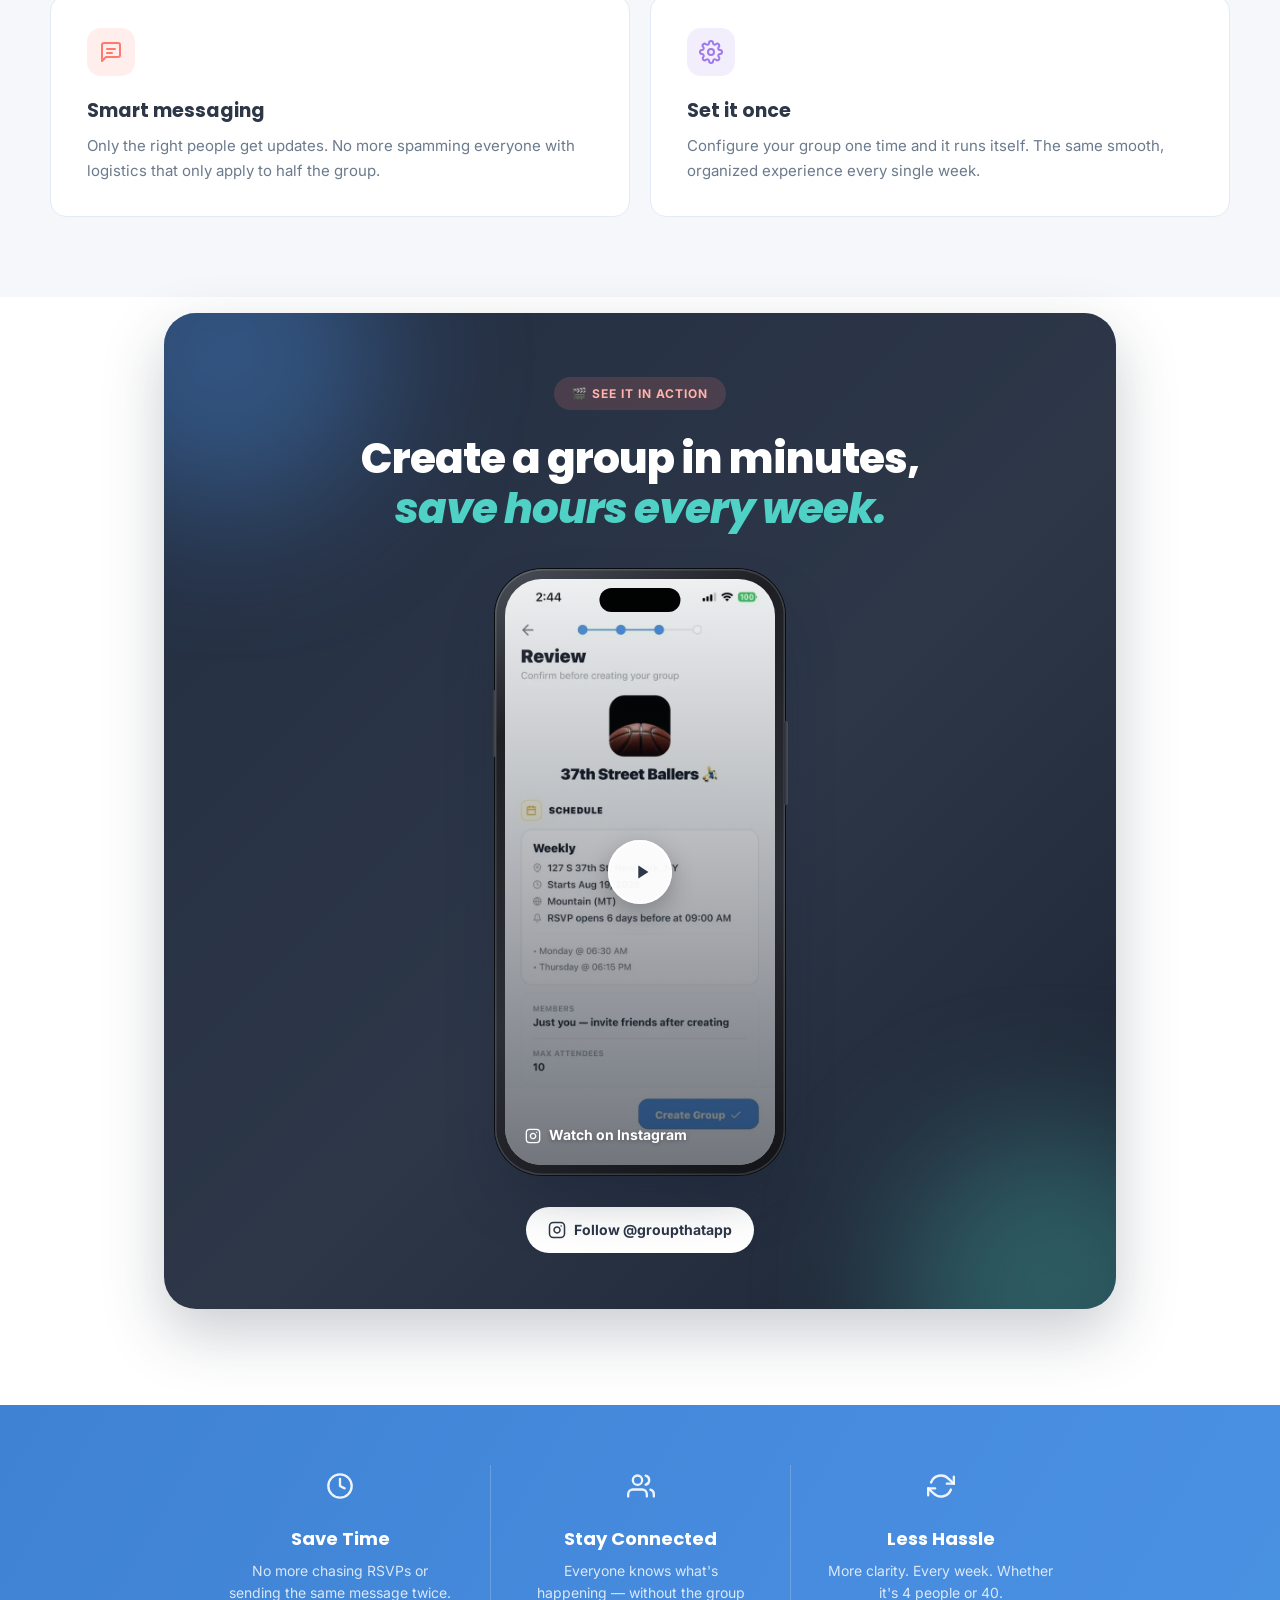
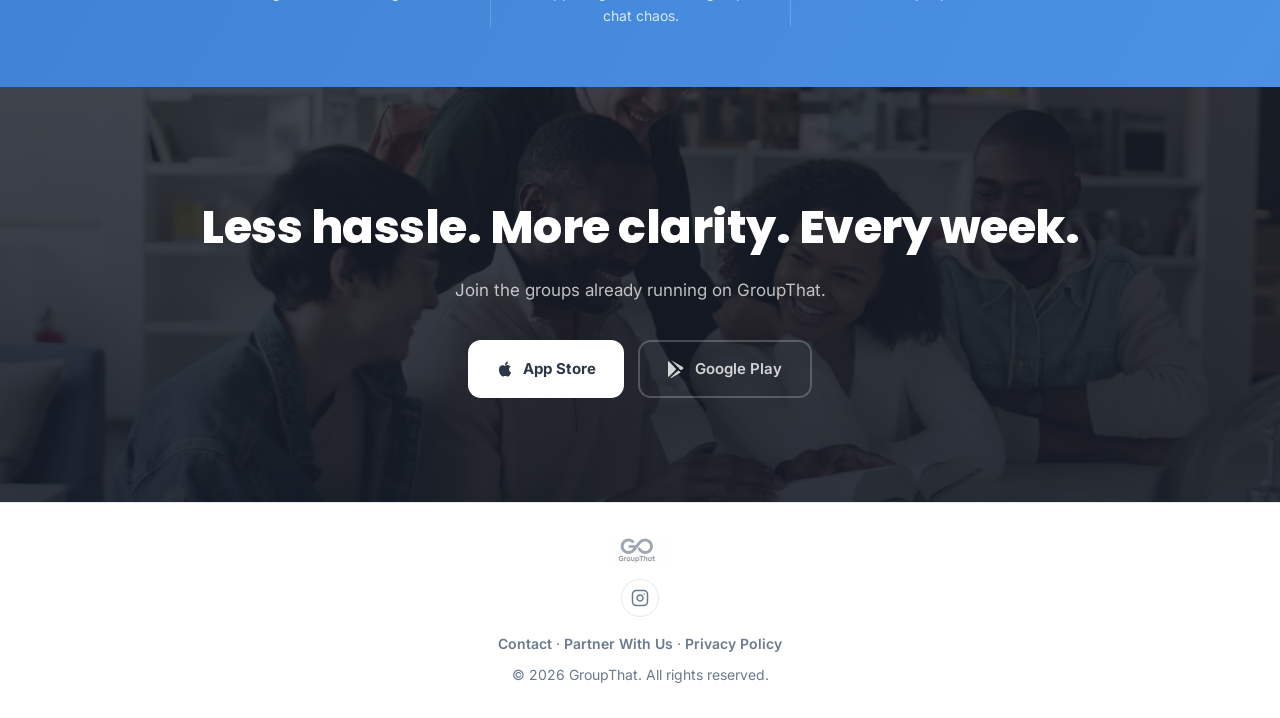
==== commit 45b98540: "Add Partner Program page for advertisers New partner.html pitches advertising on GroupThat: like-min" ====
--- a/index.html
+++ b/index.html
@@ -1284,7 +1284,7 @@
   <a class="footer-social" href="https://www.instagram.com/groupthatapp" target="_blank" rel="noopener" aria-label="GroupThat on Instagram">
     <svg width="18" height="18" viewBox="0 0 24 24" fill="none" stroke="currentColor" stroke-width="2" stroke-linecap="round" stroke-linejoin="round"><rect x="2" y="2" width="20" height="20" rx="5"/><path d="M16 11.37A4 4 0 1 1 12.63 8 4 4 0 0 1 16 11.37z"/><line x1="17.5" y1="6.5" x2="17.51" y2="6.5"/></svg>
   </a>
-  <div class="footer-links"><a href="contact.html">Contact</a> &middot; <a href="/privacy-policy/">Privacy Policy</a></div>
+  <div class="footer-links"><a href="contact.html">Contact</a> &middot; <a href="partner.html">Partner With Us</a> &middot; <a href="/privacy-policy/">Privacy Policy</a></div>
   <p>&copy; 2026 GroupThat. All rights reserved.</p>
 </footer>
 
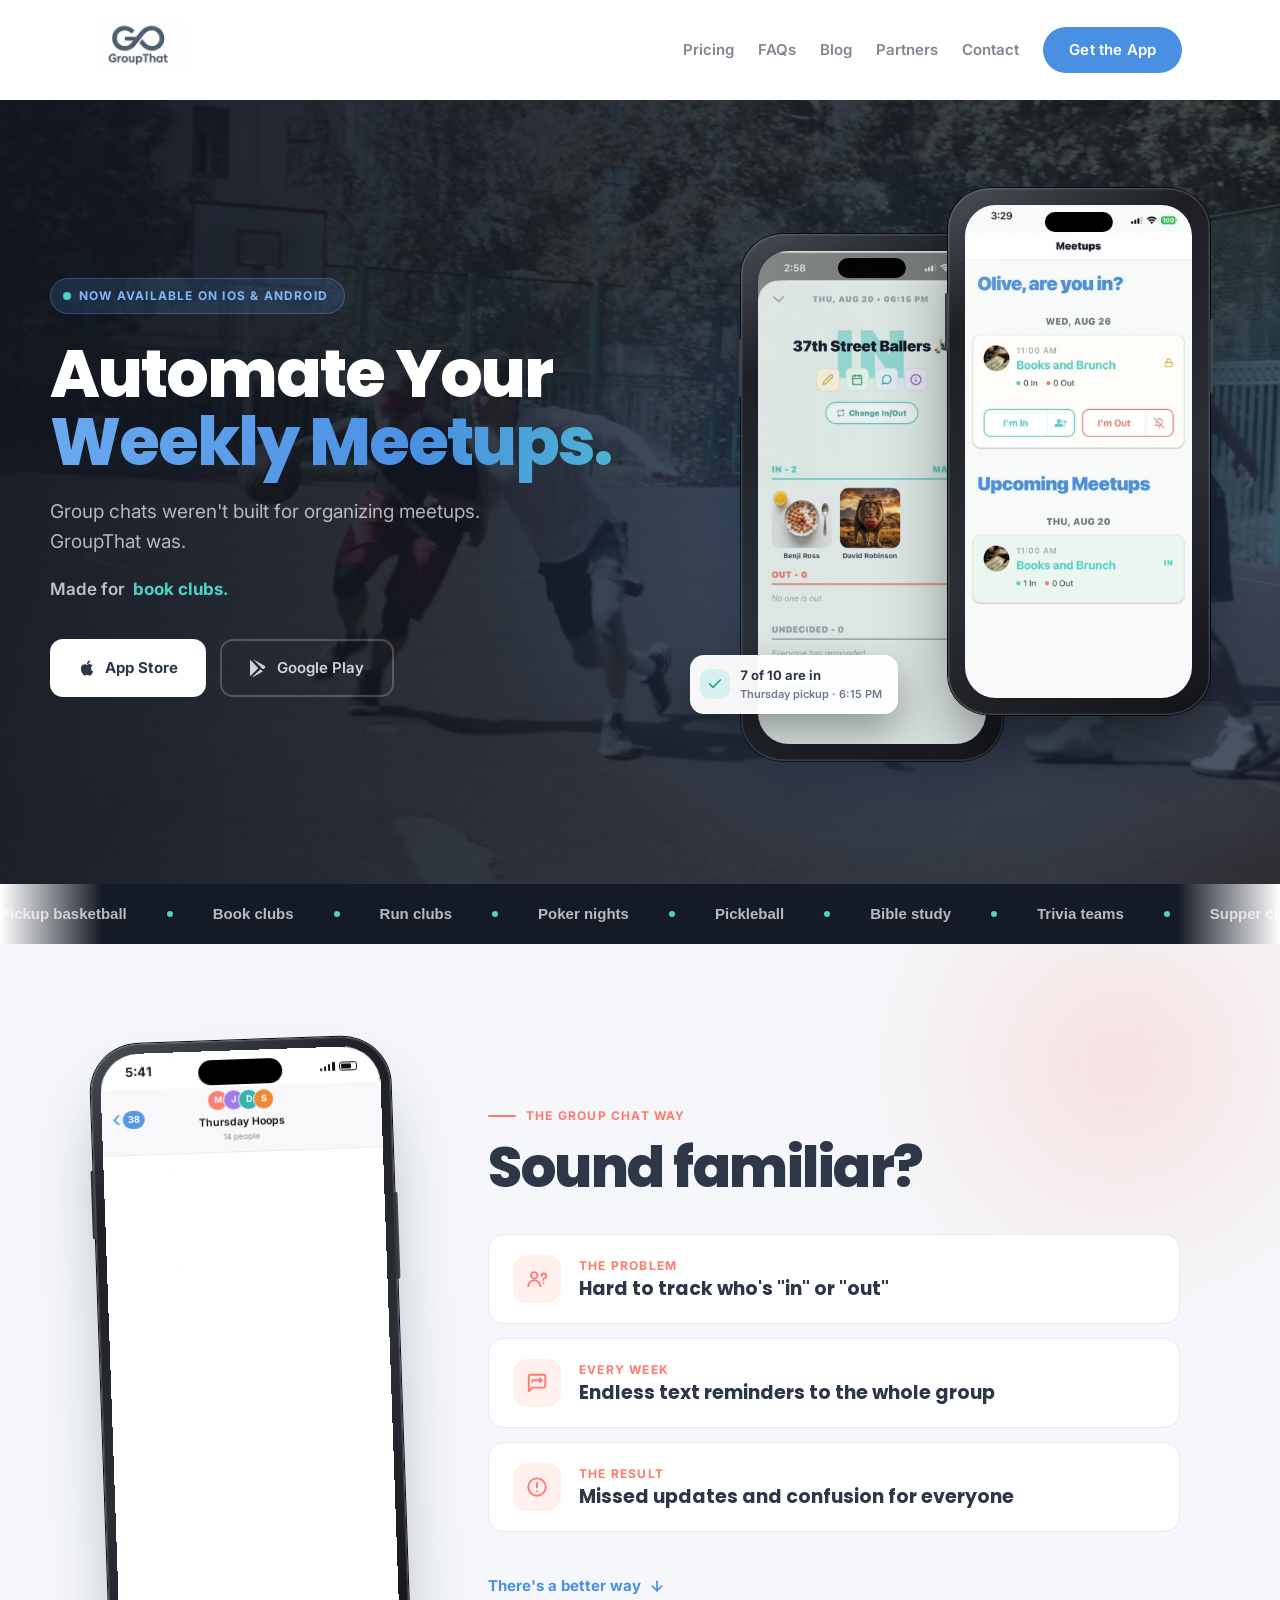
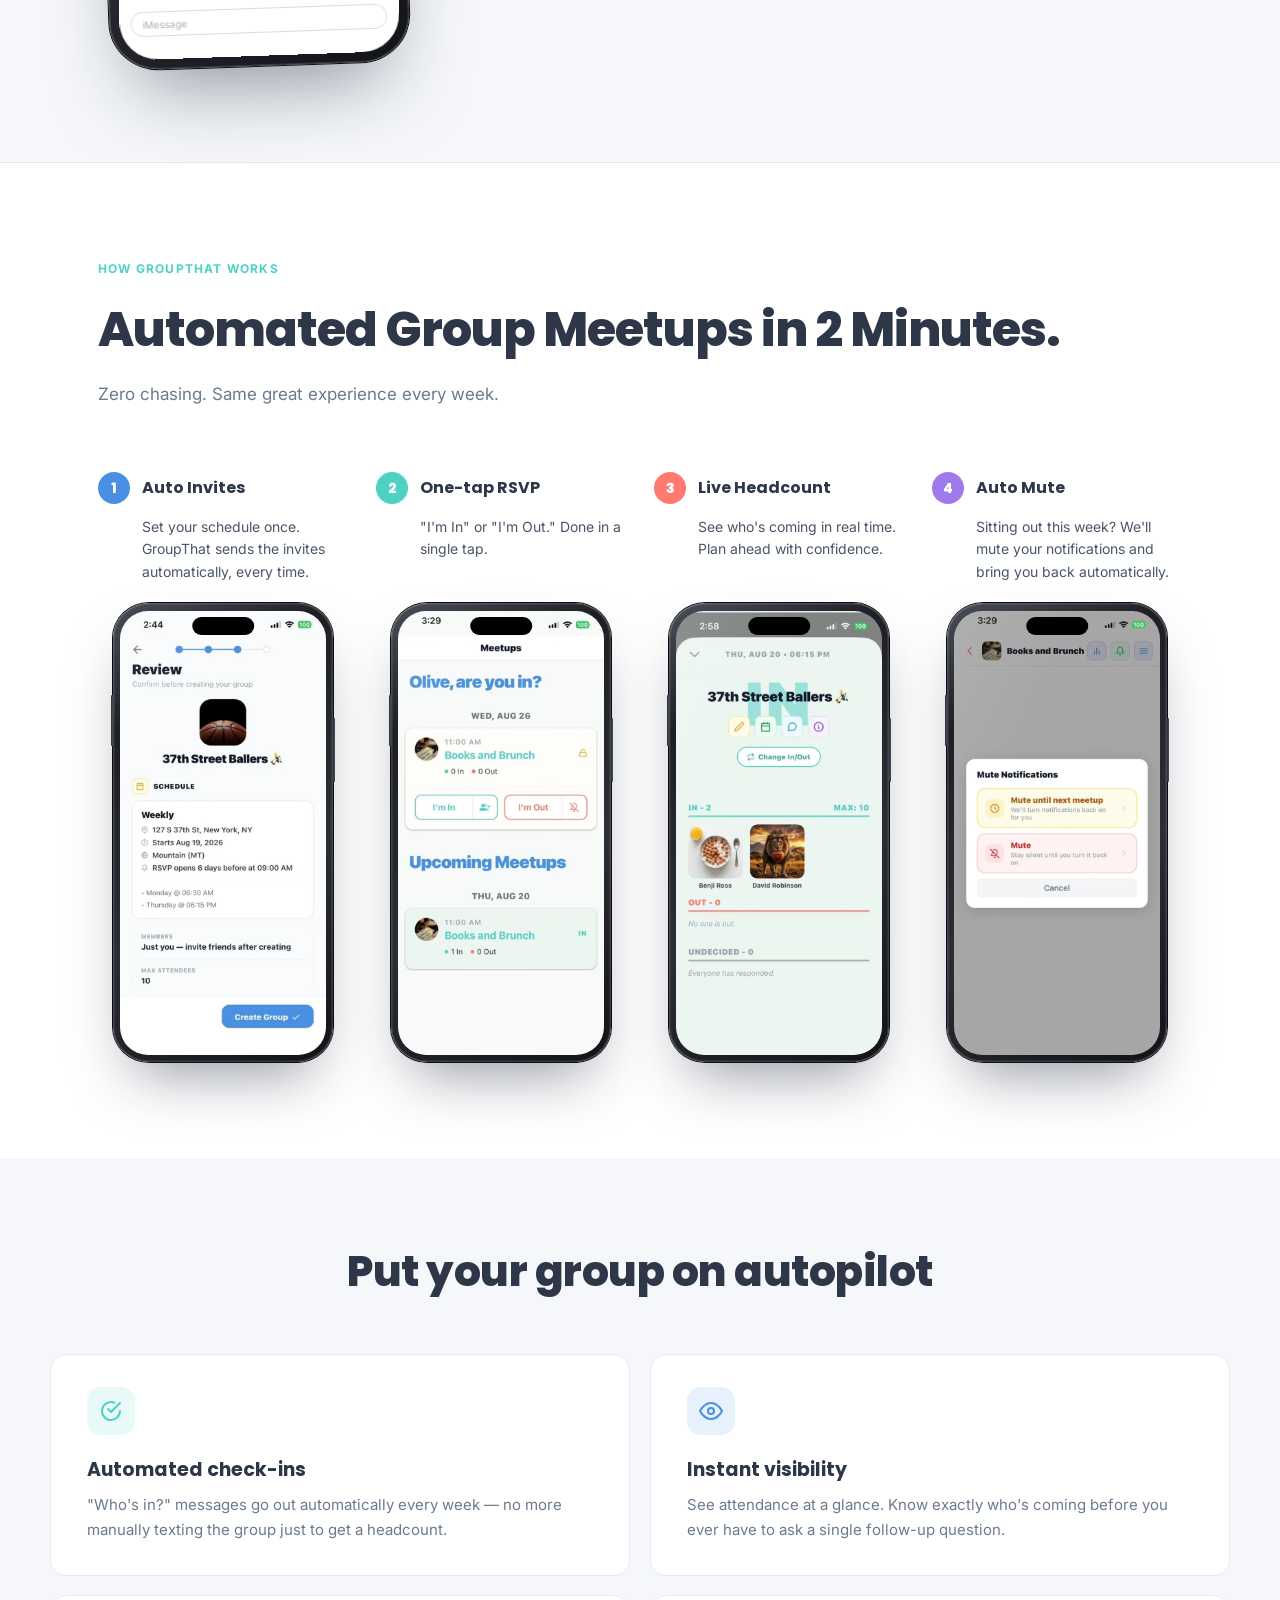
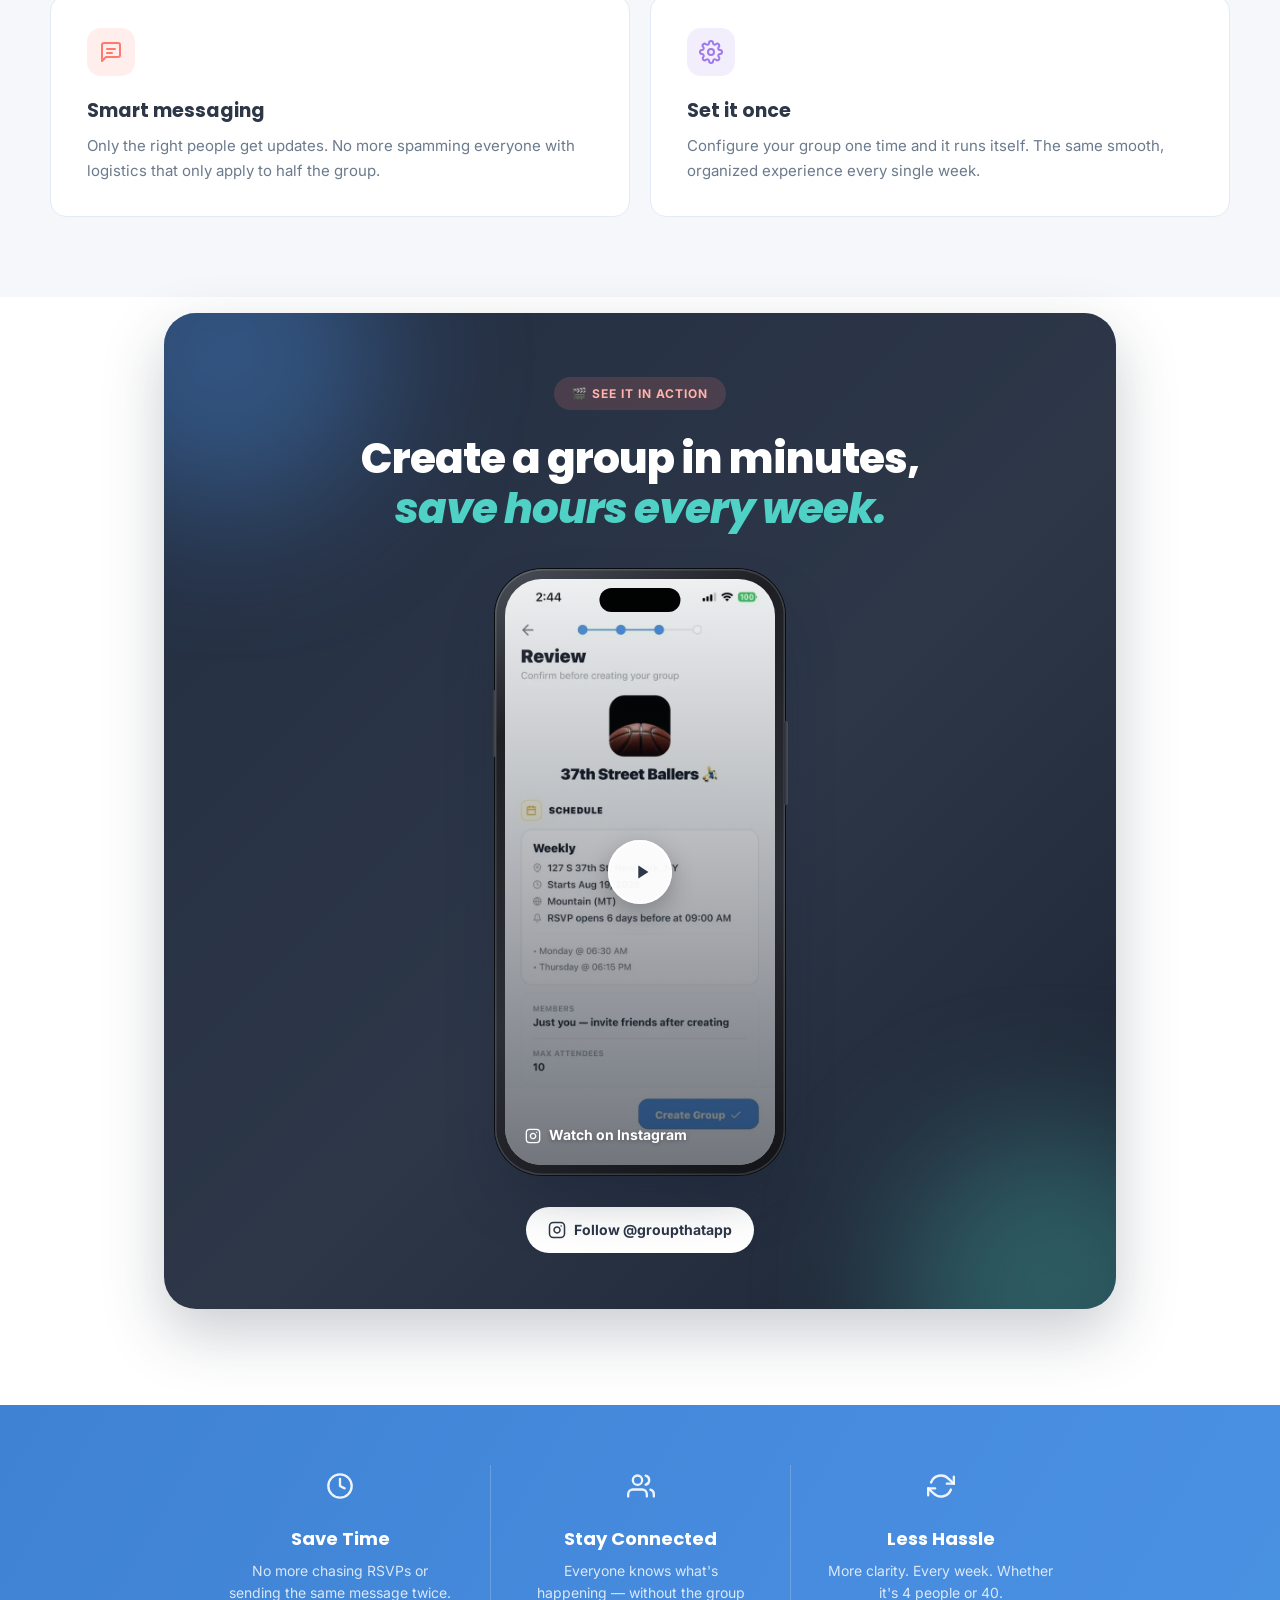
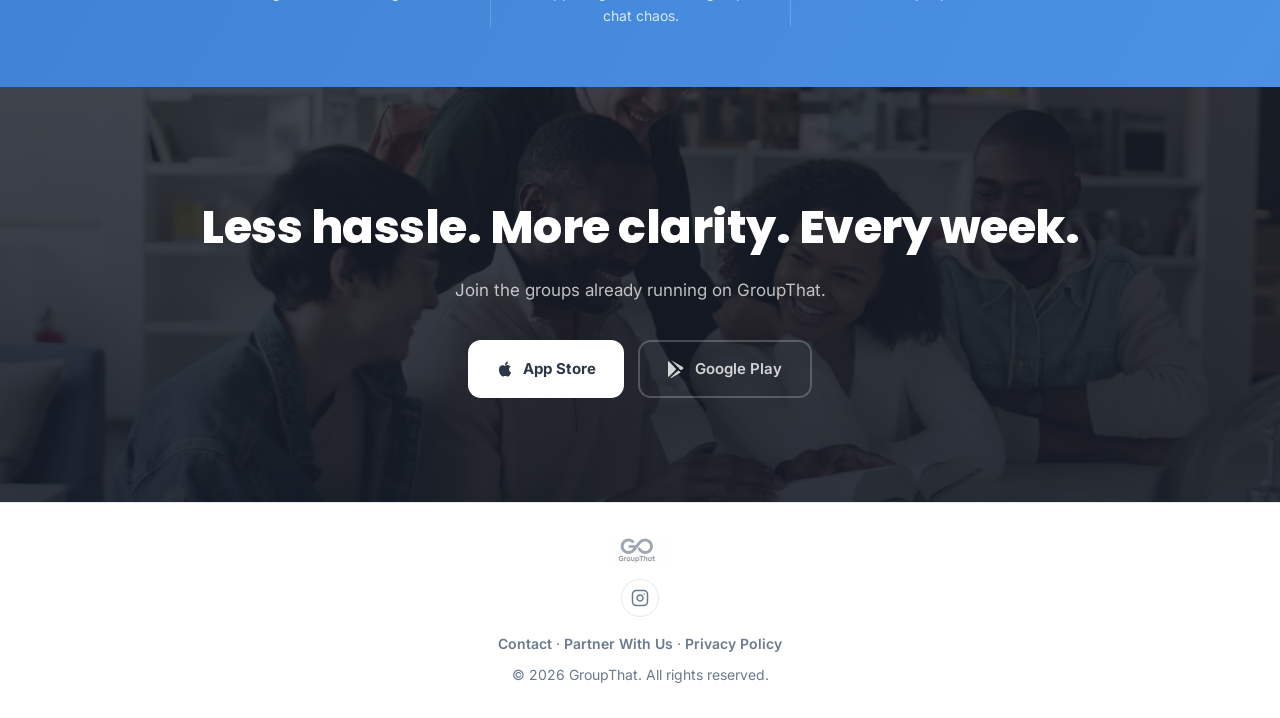
==== commit f8ece79b: "Add Partners link to the top menu on every page Co-Authored-By: Claude Opus 5.5 <noreply@anthropic.c" ====
--- a/index.html
+++ b/index.html
@@ -988,6 +988,7 @@
     <a href="pricing.html" class="nav-link">Pricing</a>
     <a href="faq.html" class="nav-link">FAQs</a>
     <a href="blog/index.html" class="nav-link">Blog</a>
+    <a href="partner.html" class="nav-link">Partners</a>
     <a href="contact.html" class="nav-link">Contact</a>
     </div>
     <a href="https://apps.apple.com/us/app/groupthat/id6756112941" class="nav-cta">Get the App</a>
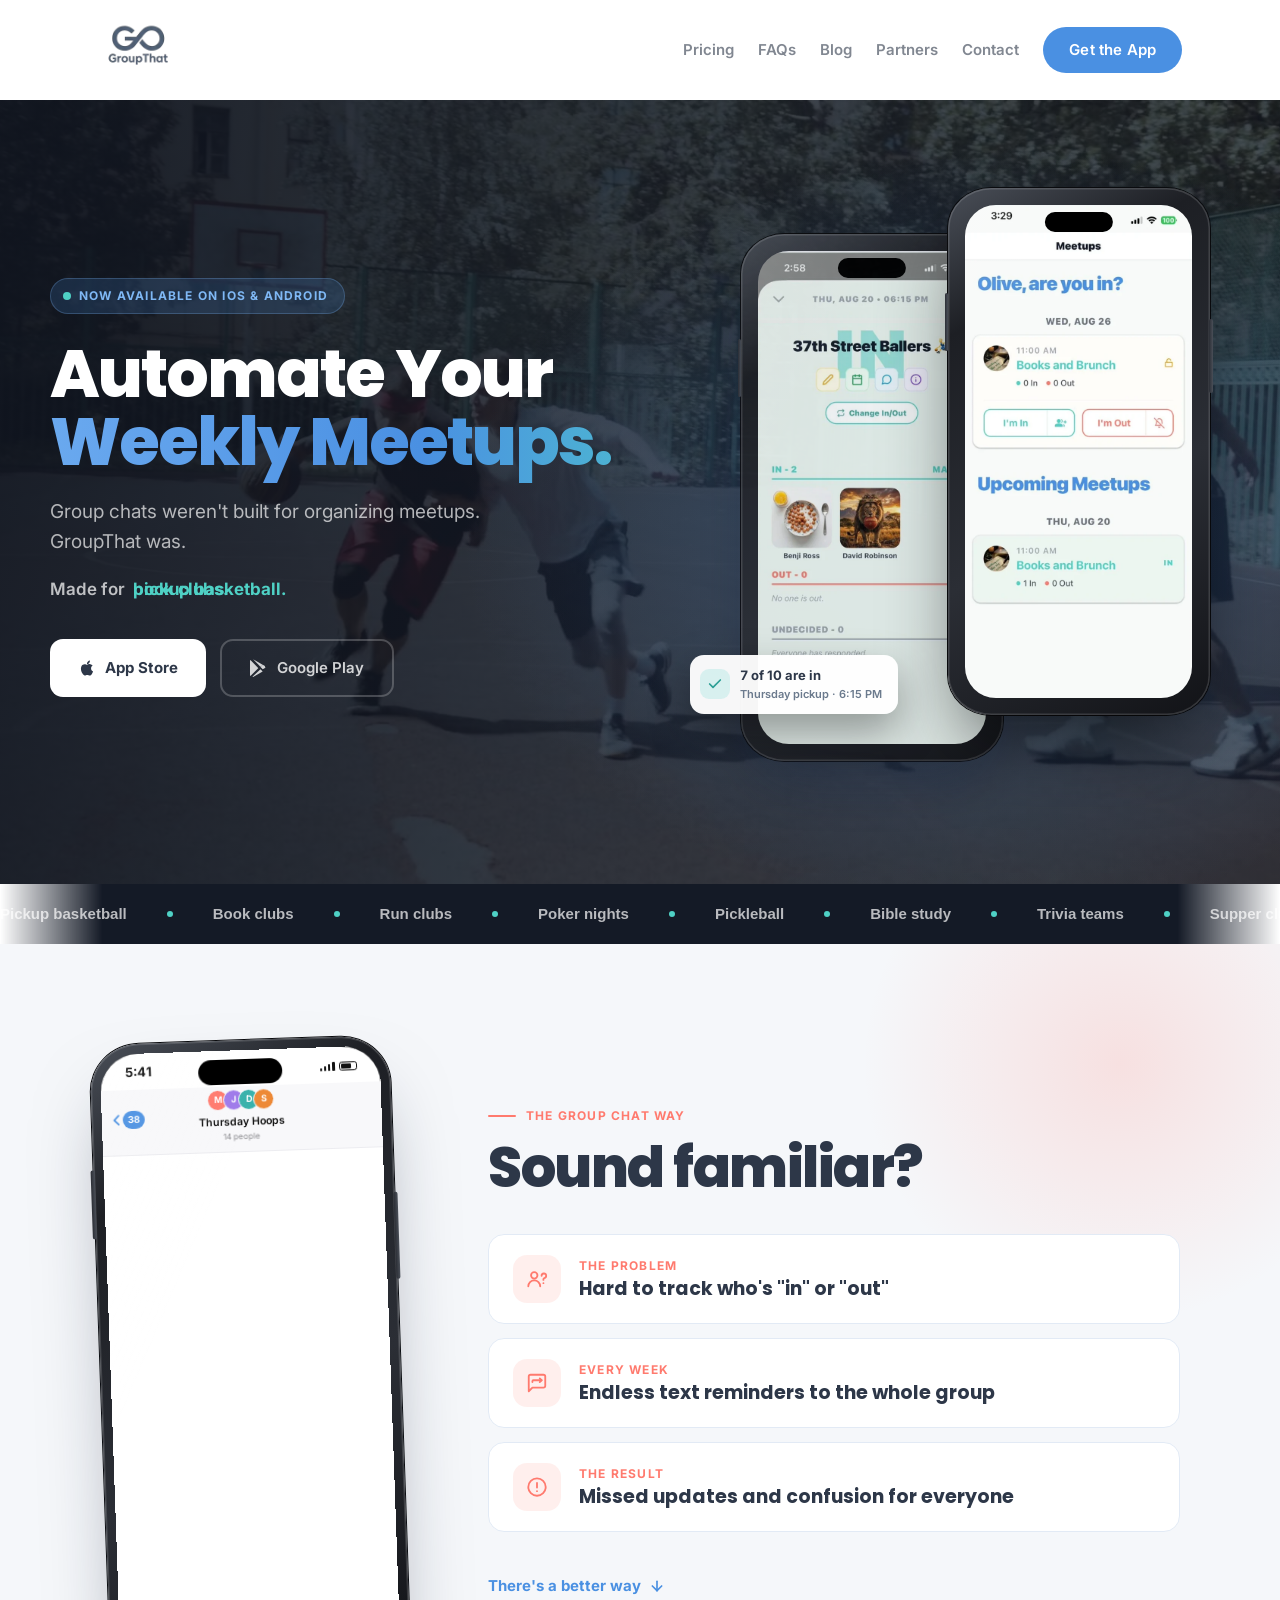
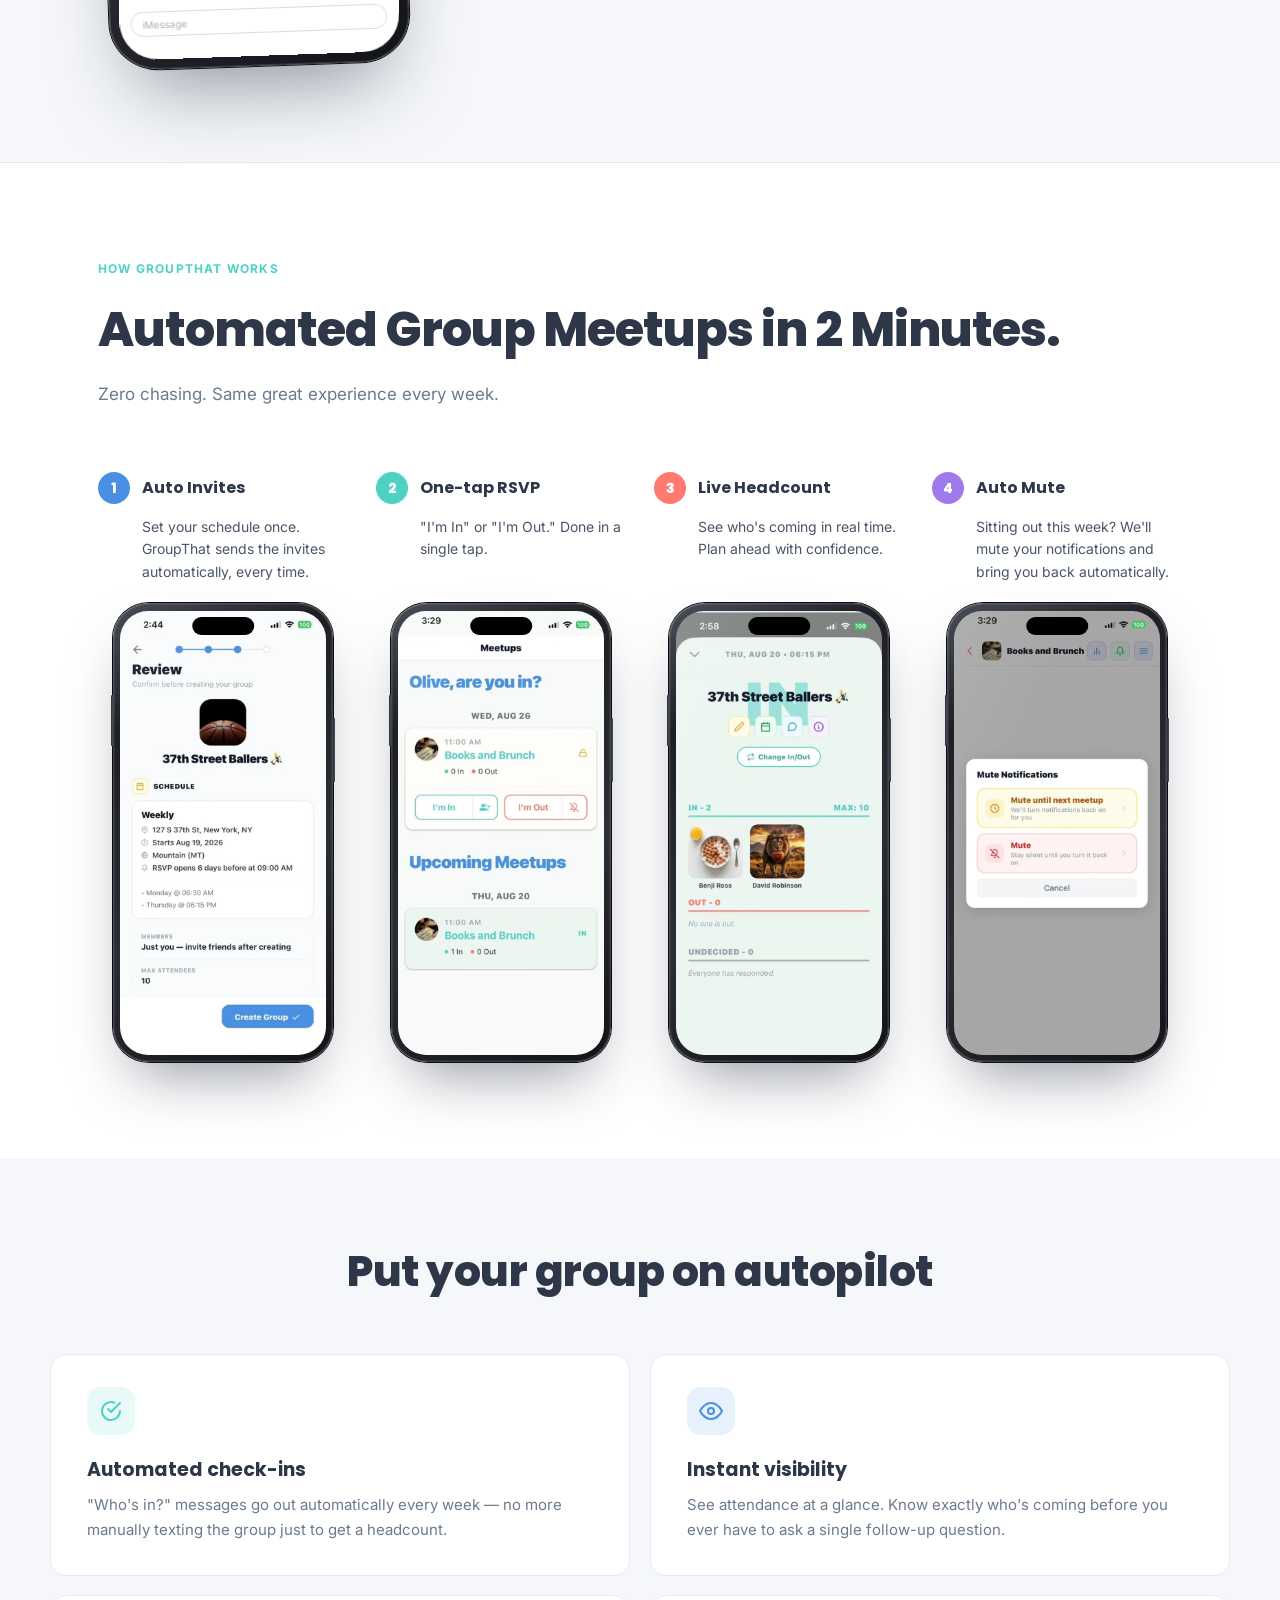
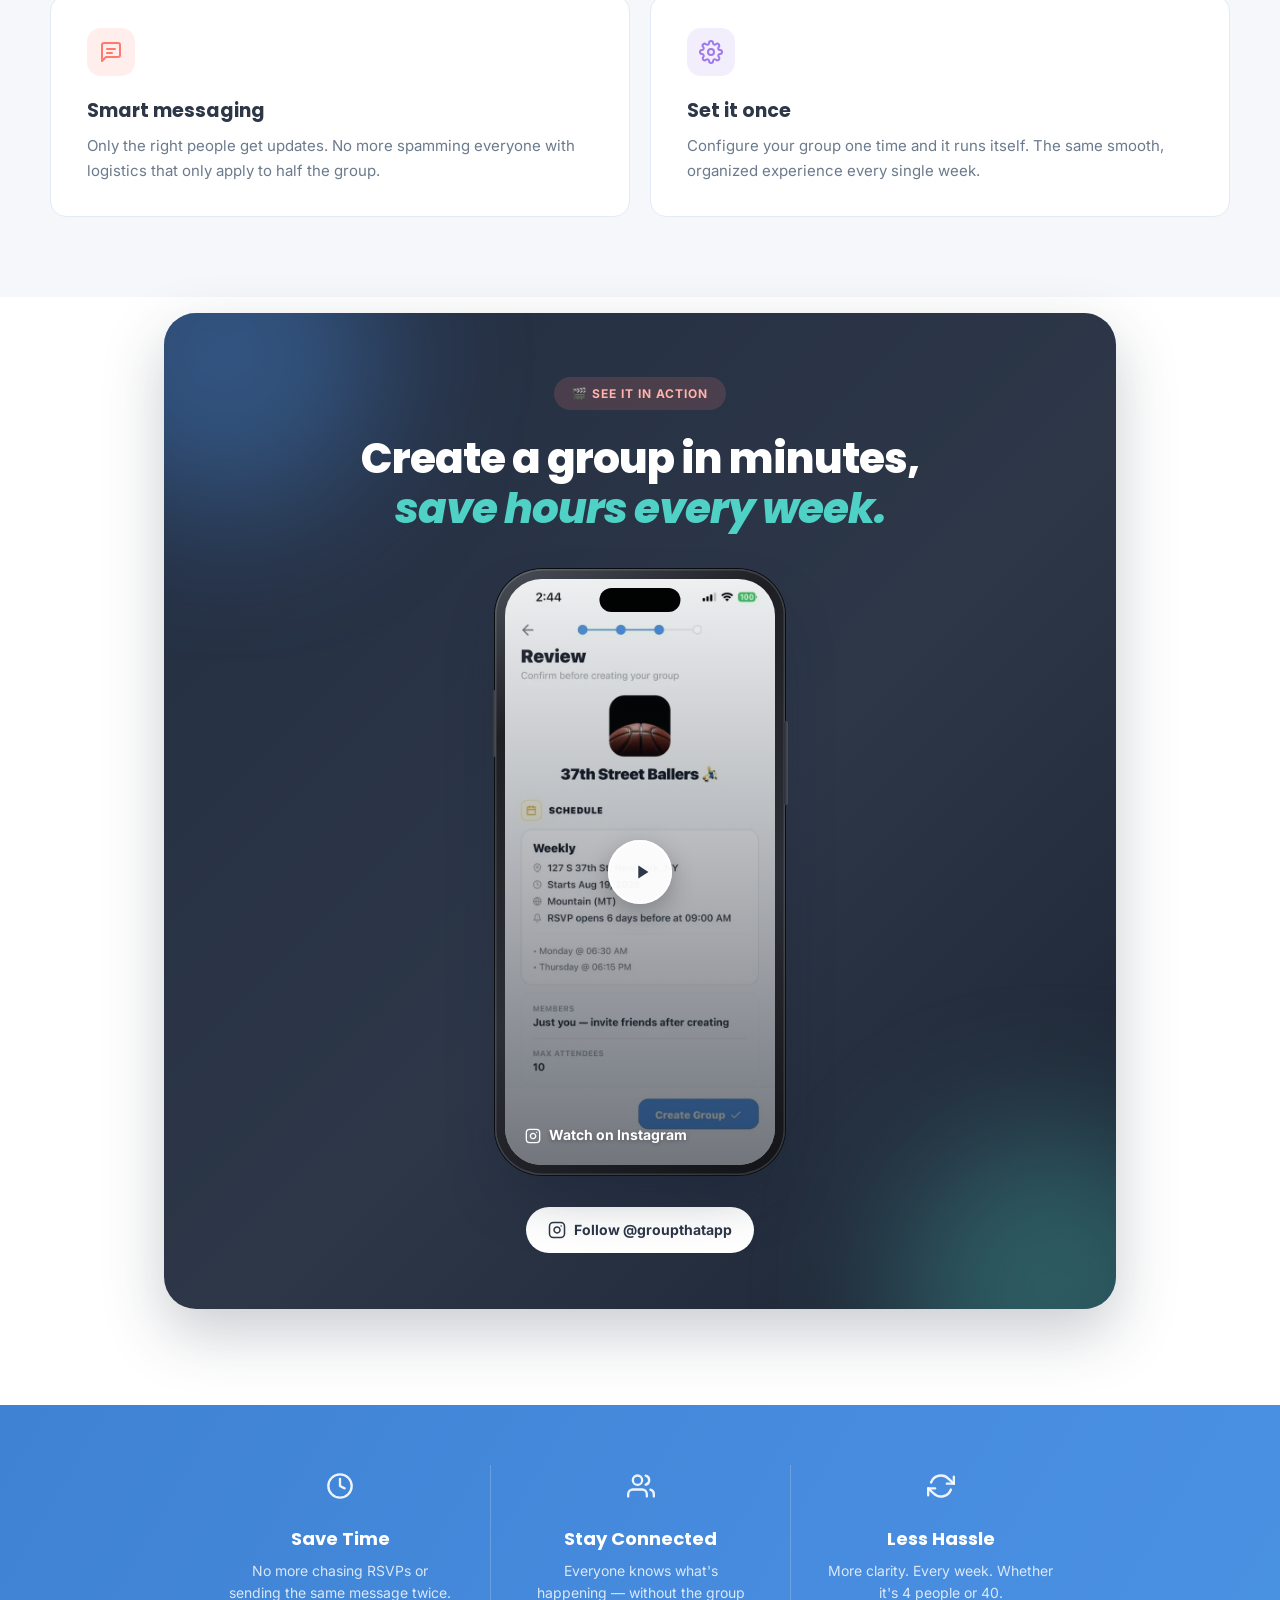
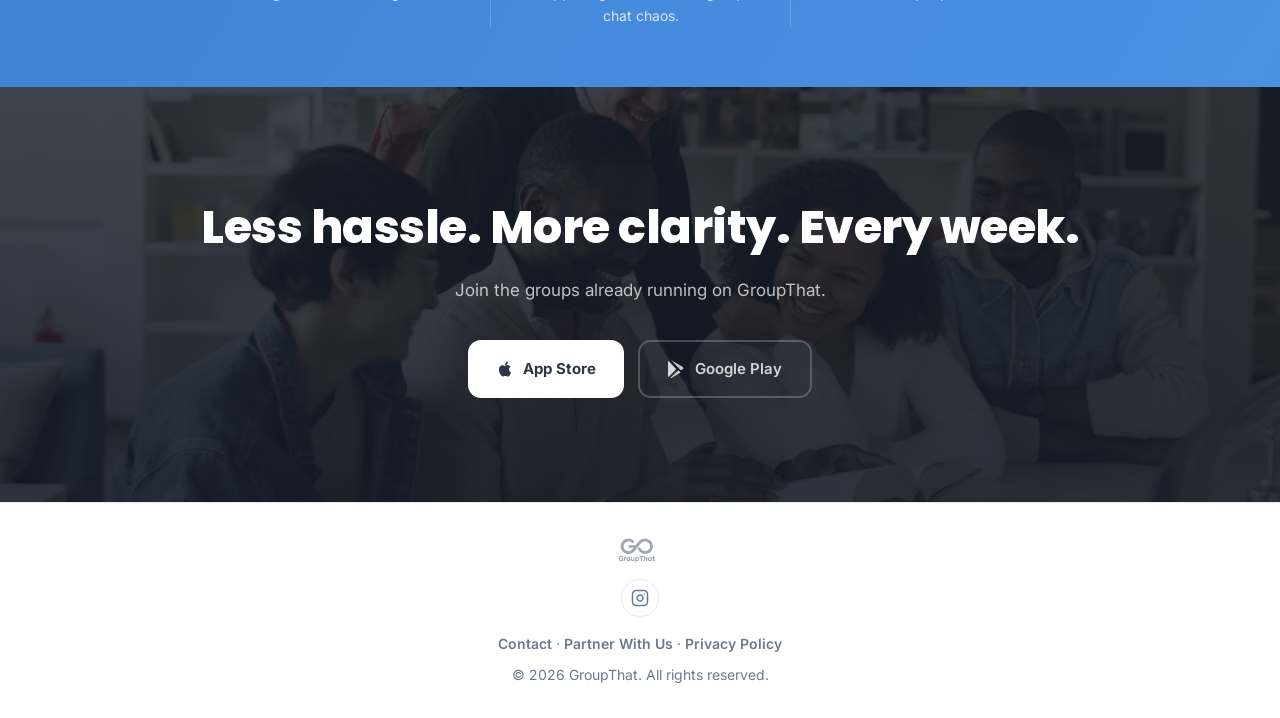
==== commit e4bd5369: "Use a transparent logo so it has no white box over dark sections The nav and footer logo was a JPEG " ====
--- a/index.html
+++ b/index.html
@@ -982,7 +982,7 @@
 
 <!-- NAV -->
 <nav>
-  <a href="index.html"><img src="[data-uri]" alt="GroupThat"></a>
+  <a href="index.html"><img src="assets/logo.png" alt="GroupThat"></a>
   <div class="nav-right">
     <div class="nav-links" id="navMenu">
     <a href="pricing.html" class="nav-link">Pricing</a>
@@ -1281,7 +1281,7 @@
 </section>
 
 <footer>
-  <img src="[data-uri]" alt="GroupThat">
+  <img src="assets/logo.png" alt="GroupThat">
   <a class="footer-social" href="https://www.instagram.com/groupthatapp" target="_blank" rel="noopener" aria-label="GroupThat on Instagram">
     <svg width="18" height="18" viewBox="0 0 24 24" fill="none" stroke="currentColor" stroke-width="2" stroke-linecap="round" stroke-linejoin="round"><rect x="2" y="2" width="20" height="20" rx="5"/><path d="M16 11.37A4 4 0 1 1 12.63 8 4 4 0 0 1 16 11.37z"/><line x1="17.5" y1="6.5" x2="17.51" y2="6.5"/></svg>
   </a>
--- a/assets/motion.css
+++ b/assets/motion.css
@@ -30,8 +30,6 @@
   border-bottom-color: rgba(45,55,72,0.08);
   box-shadow: 0 6px 24px rgba(45,55,72,0.06);
 }
-/* The logo is a JPEG on white; multiply drops the white box on the frosted bar */
-nav img { mix-blend-mode: multiply; }
 
 /* ── Nav link underline ── */
 .nav-link { position: relative; }
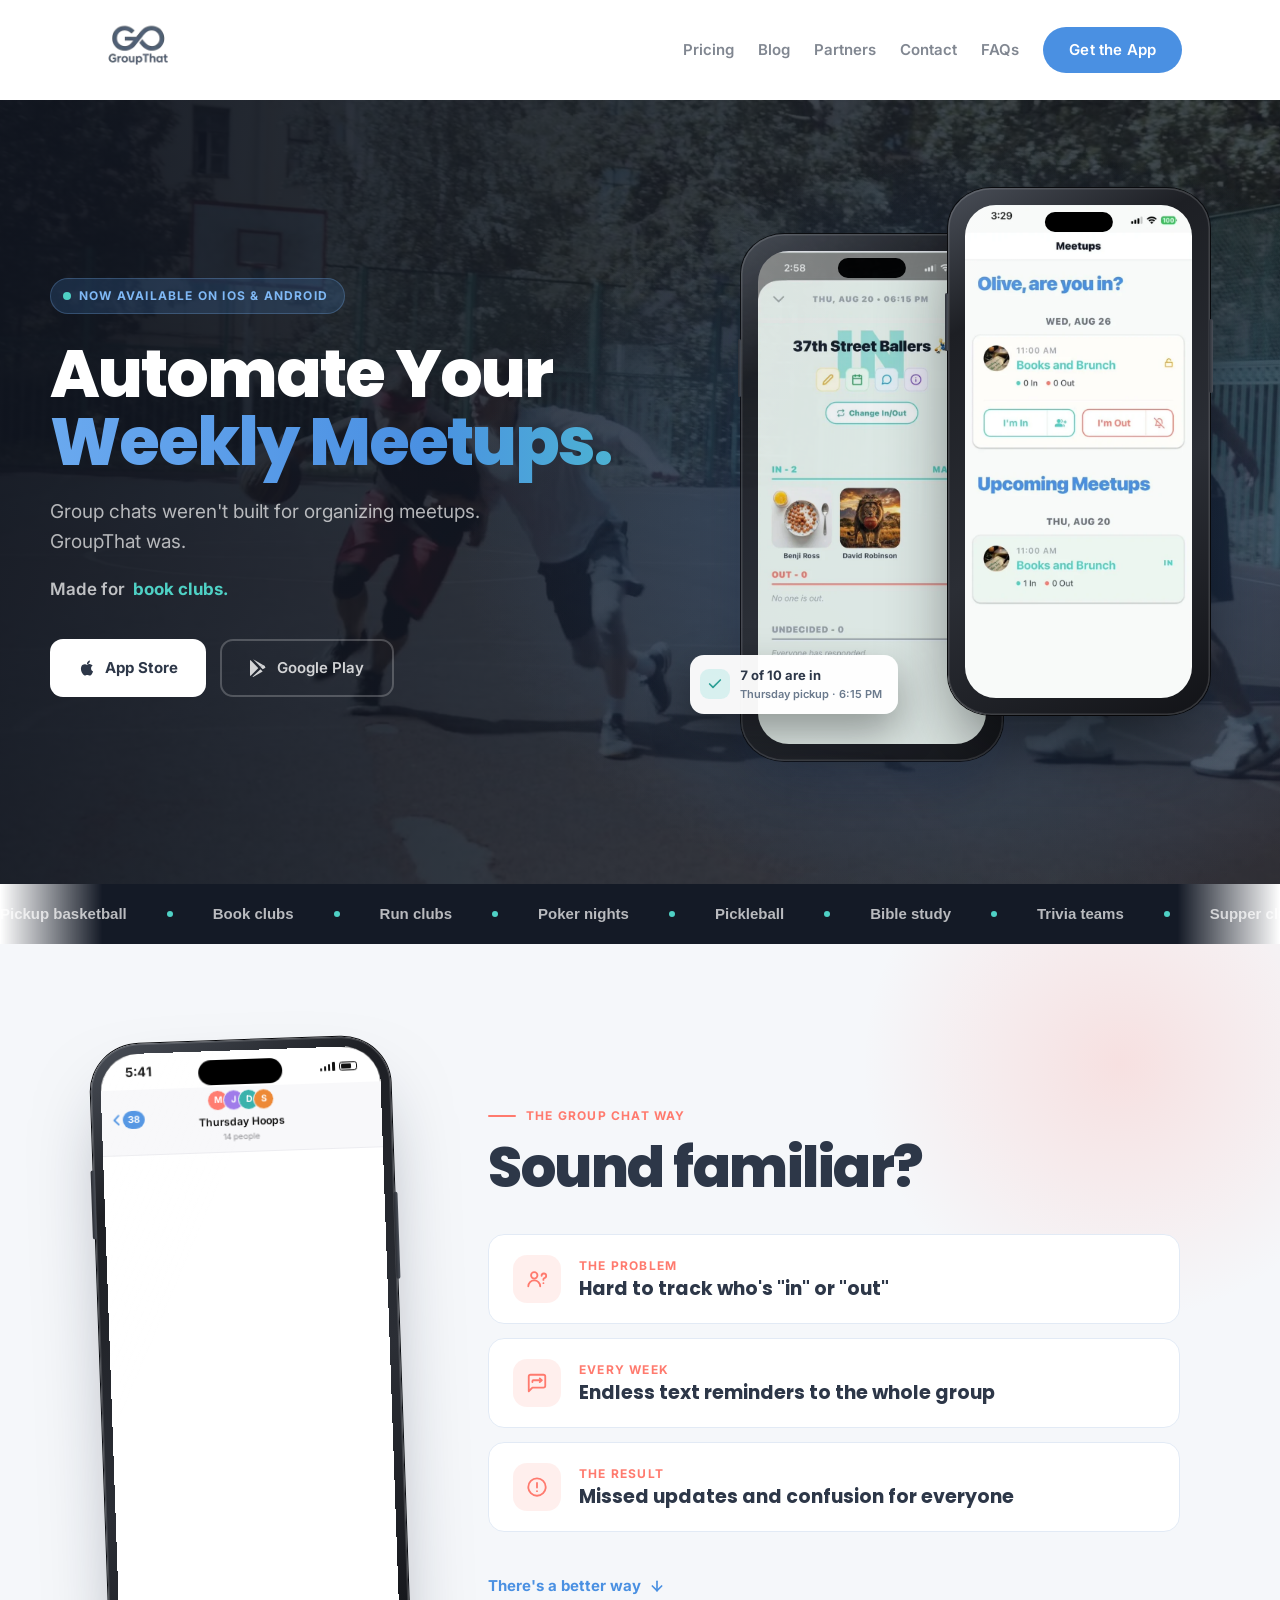
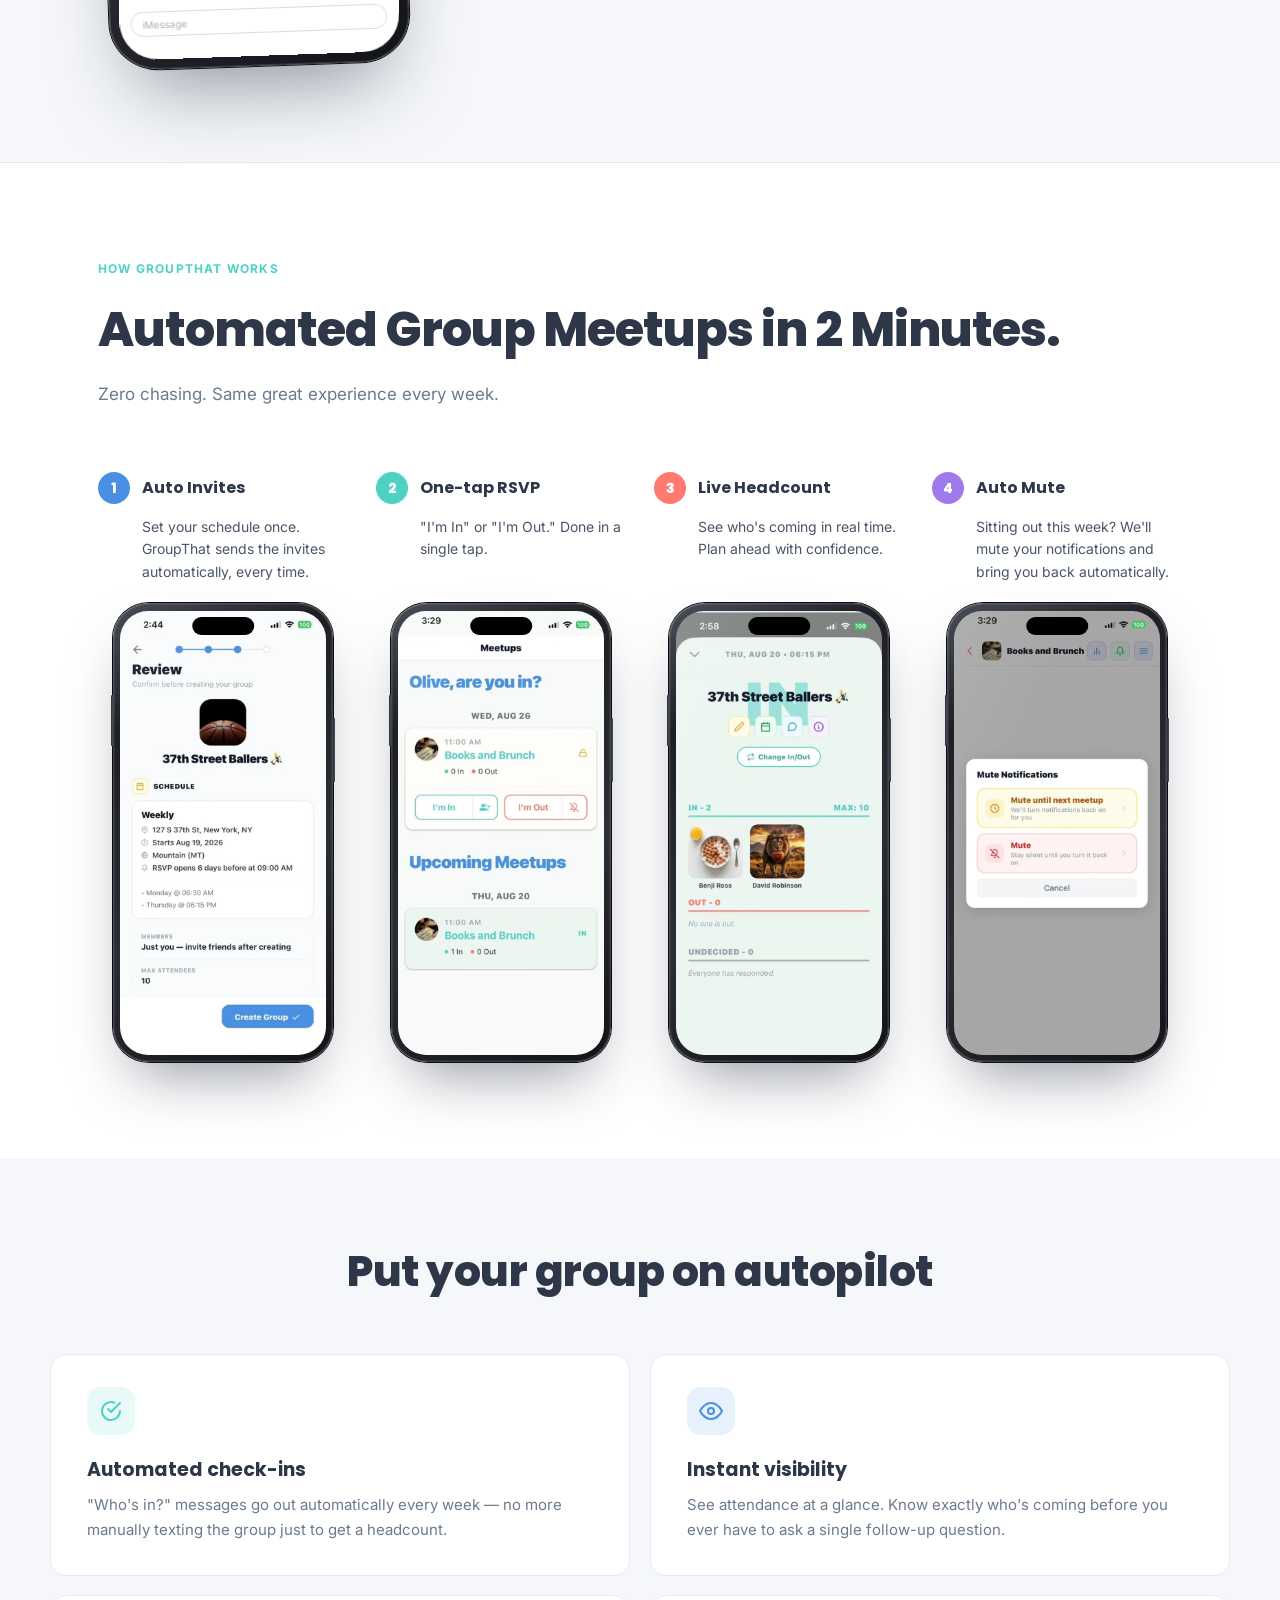
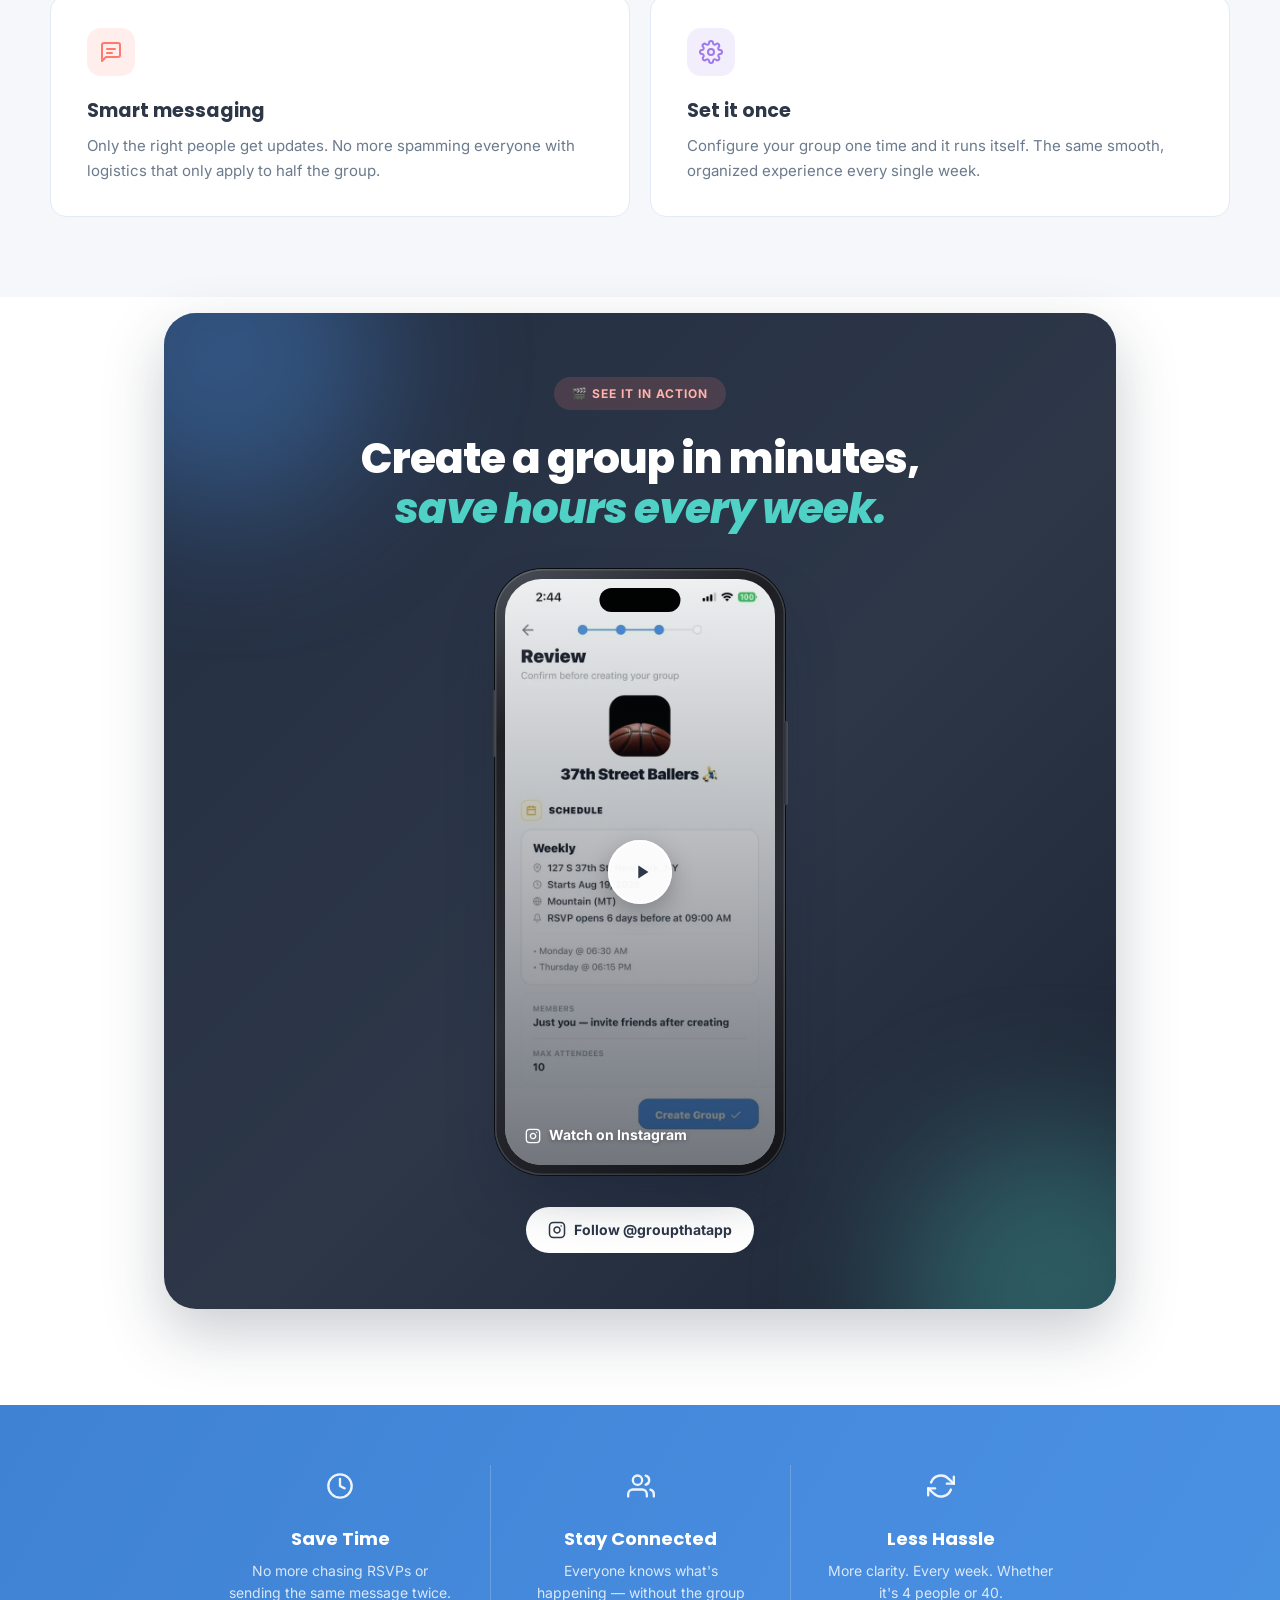
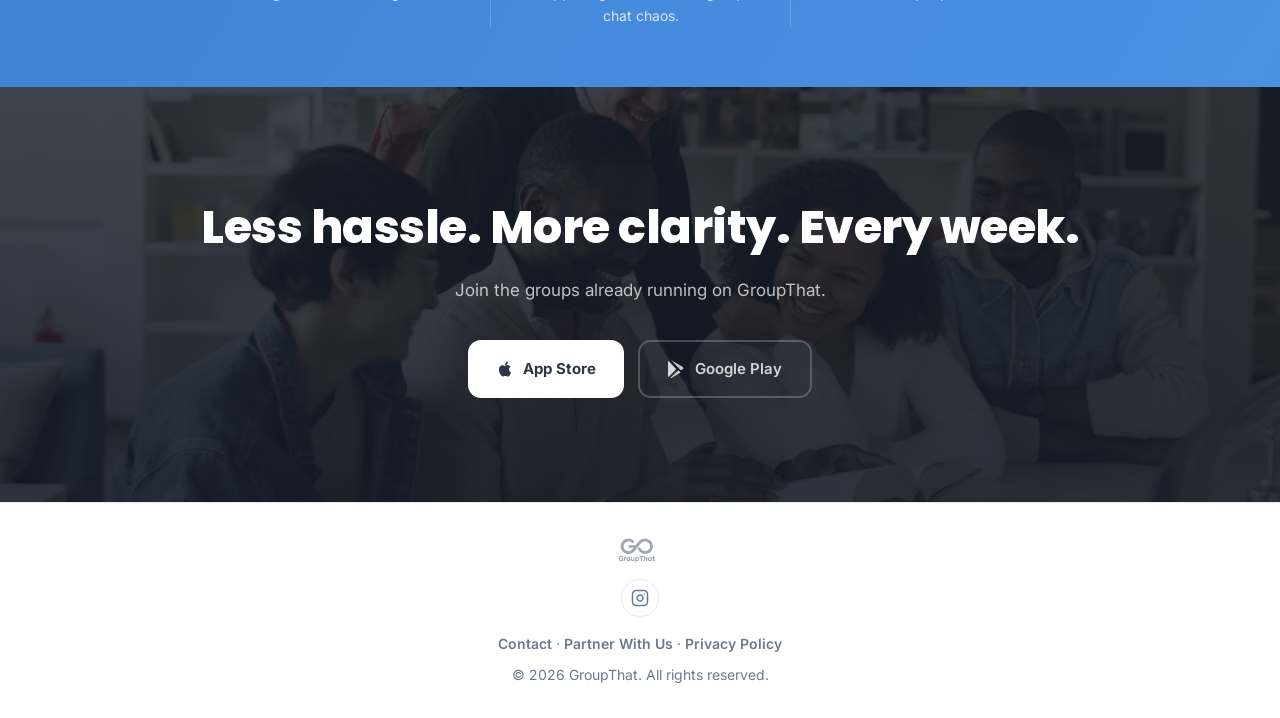
==== commit 5eb6abd6: "Move FAQs nav link to the right of Contact Co-Authored-By: Claude Opus 5.5 <noreply@anthropic.com> C" ====
--- a/index.html
+++ b/index.html
@@ -986,10 +986,10 @@
   <div class="nav-right">
     <div class="nav-links" id="navMenu">
     <a href="pricing.html" class="nav-link">Pricing</a>
-    <a href="faq.html" class="nav-link">FAQs</a>
     <a href="blog/index.html" class="nav-link">Blog</a>
     <a href="partner.html" class="nav-link">Partners</a>
     <a href="contact.html" class="nav-link">Contact</a>
+    <a href="faq.html" class="nav-link">FAQs</a>
     </div>
     <a href="https://apps.apple.com/us/app/groupthat/id6756112941" class="nav-cta">Get the App</a>
     <button class="nav-toggle" aria-label="Menu" aria-expanded="false" aria-controls="navMenu">
